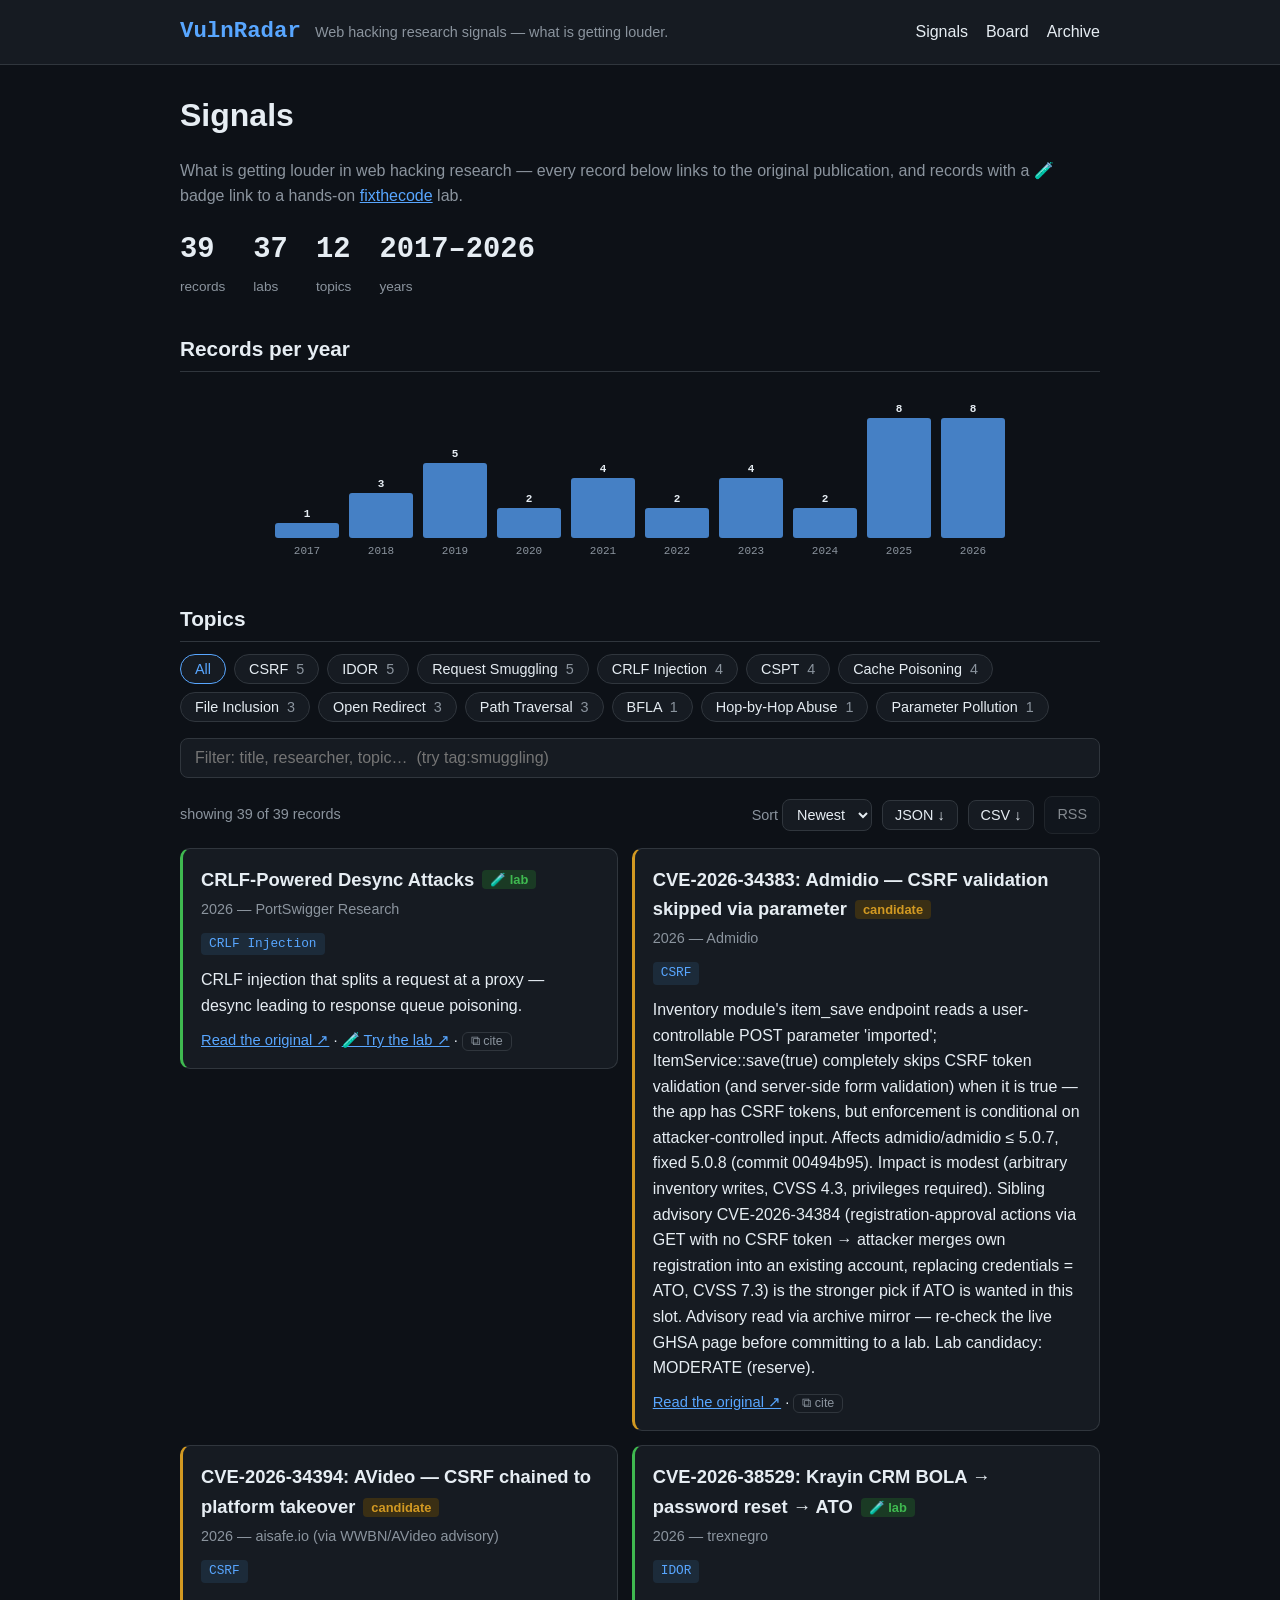
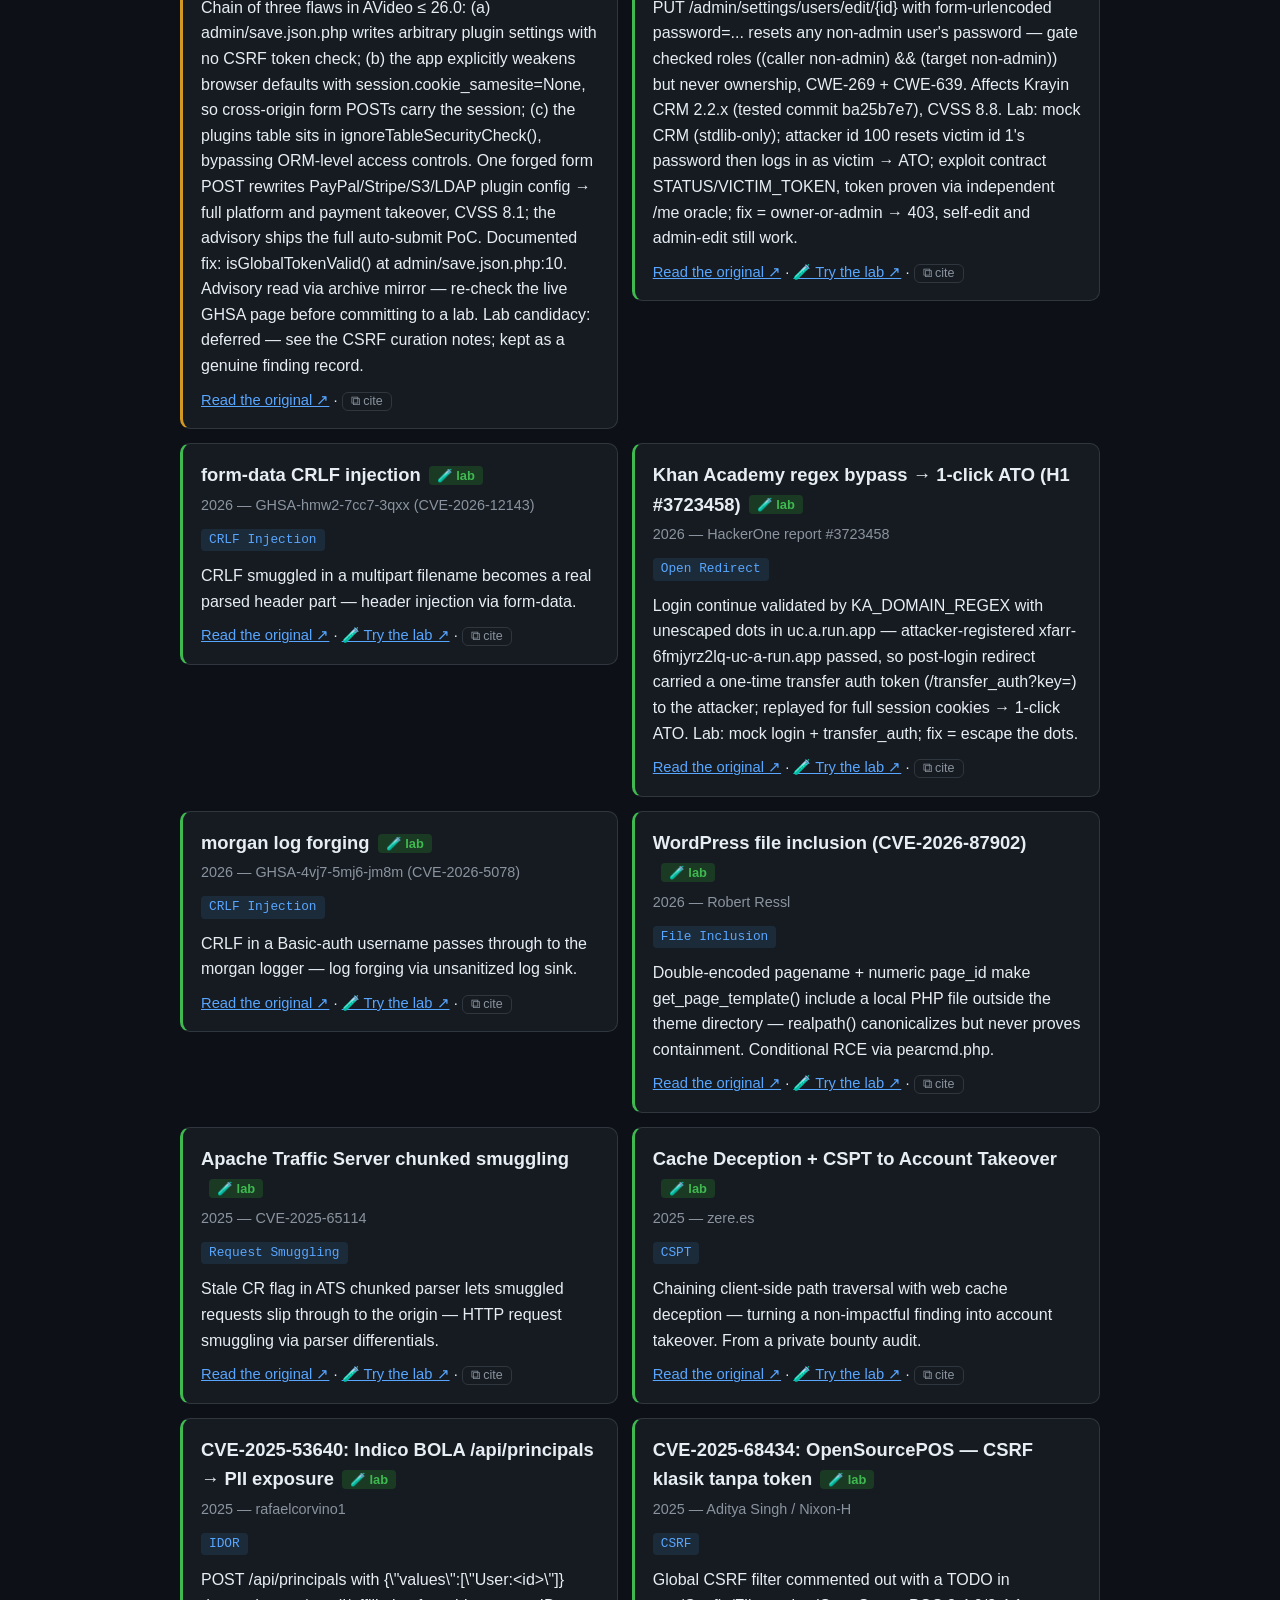
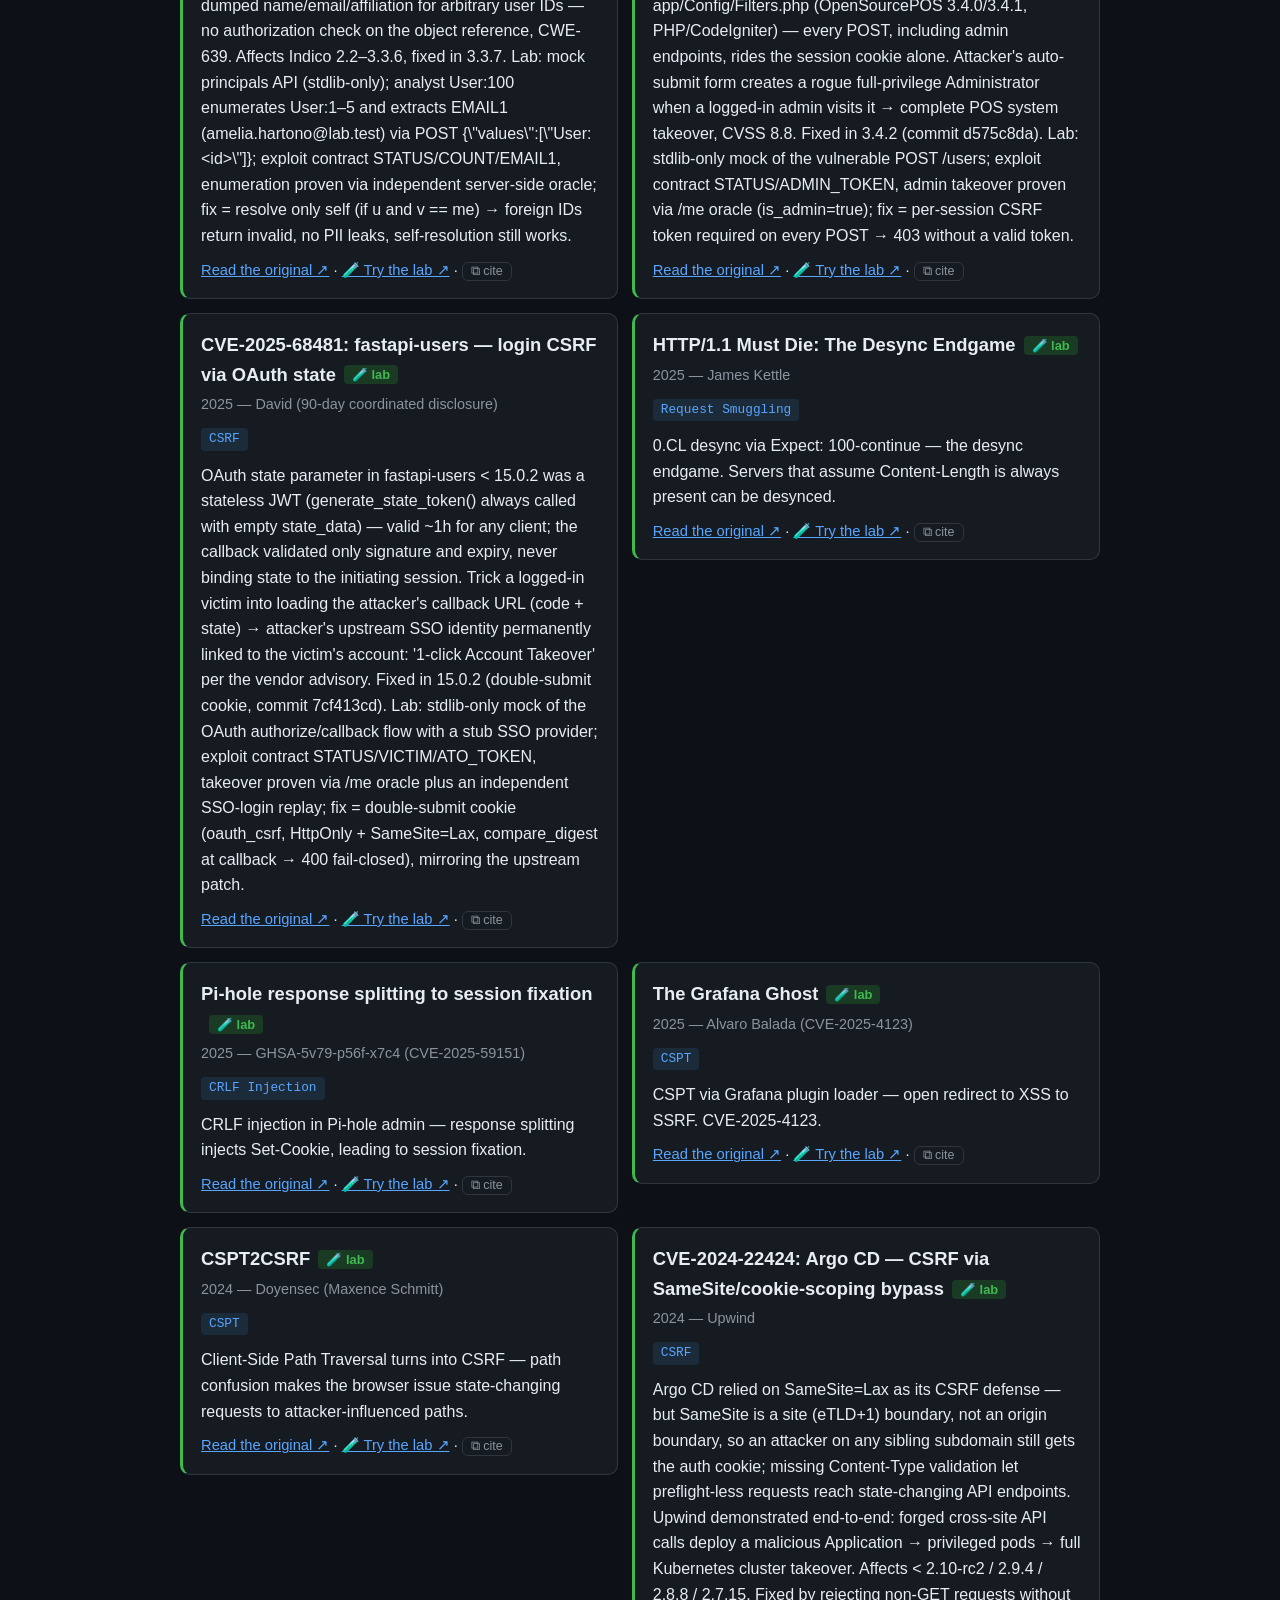
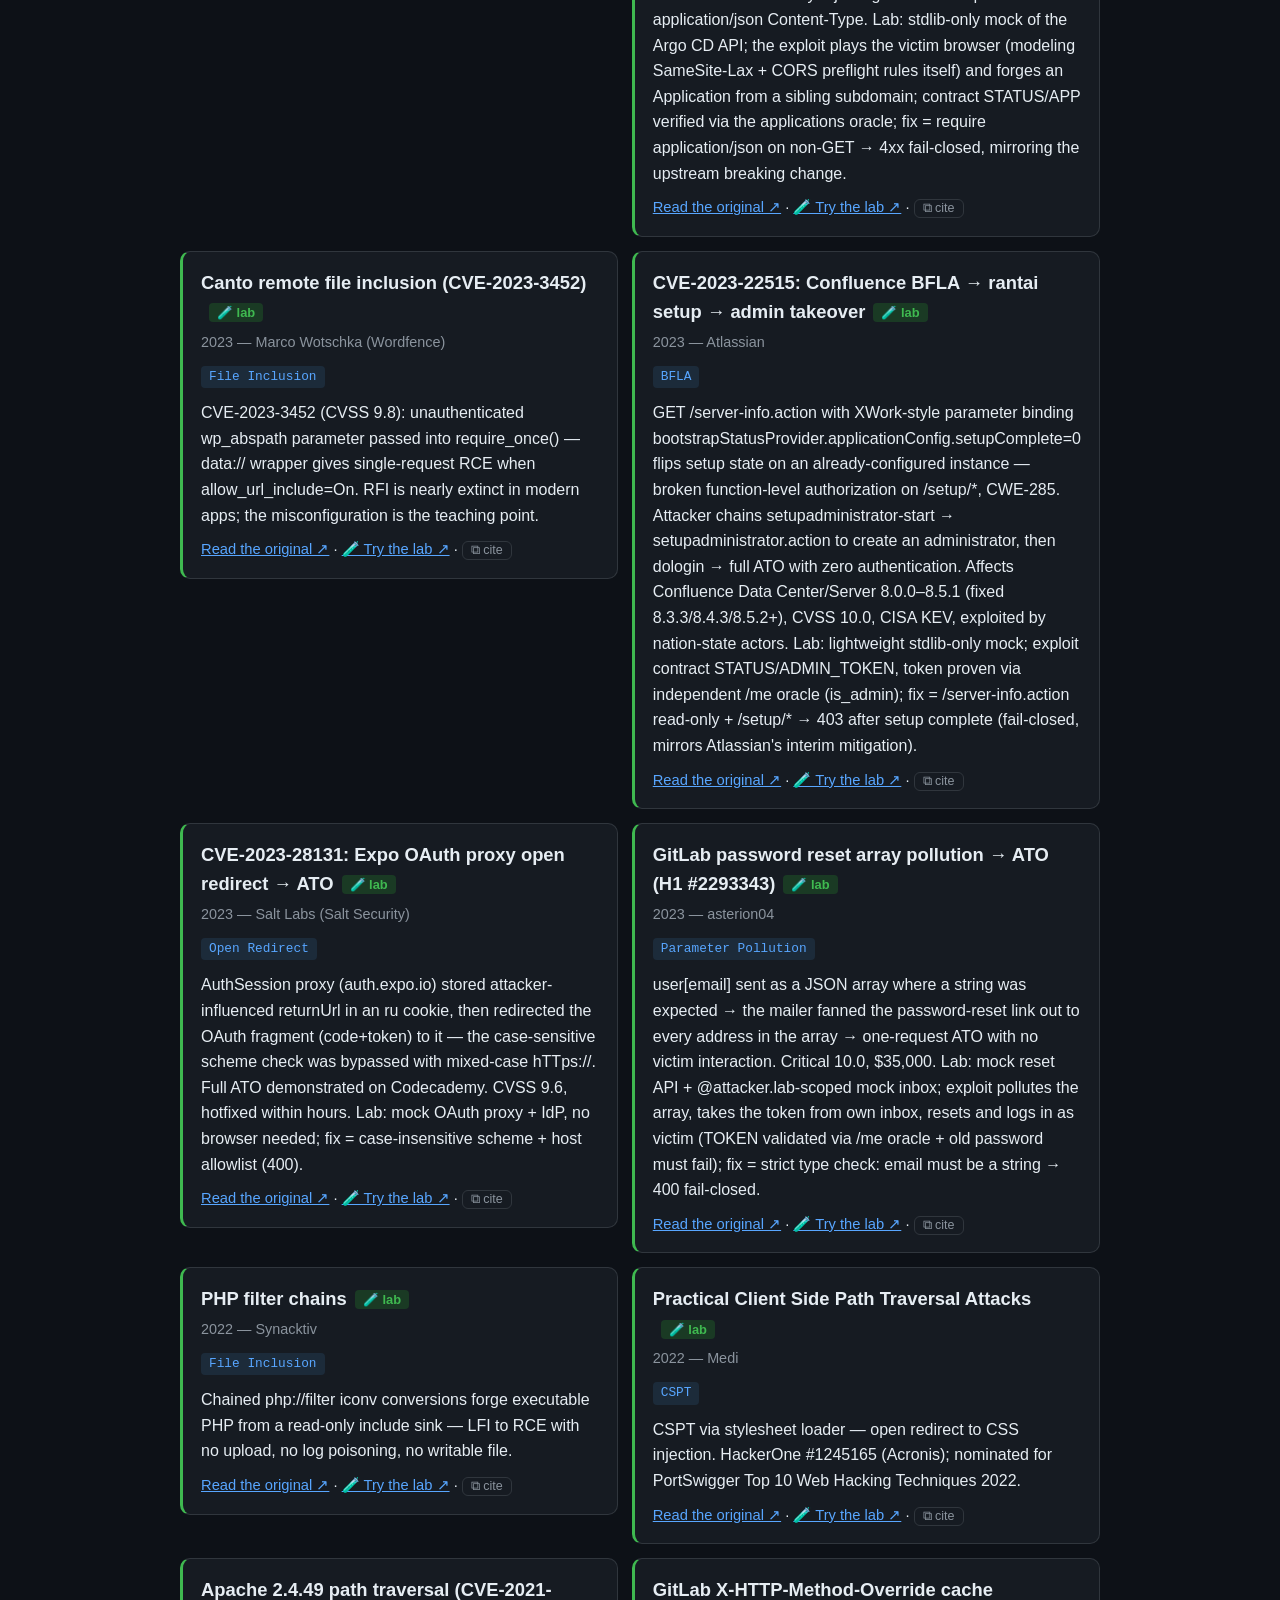
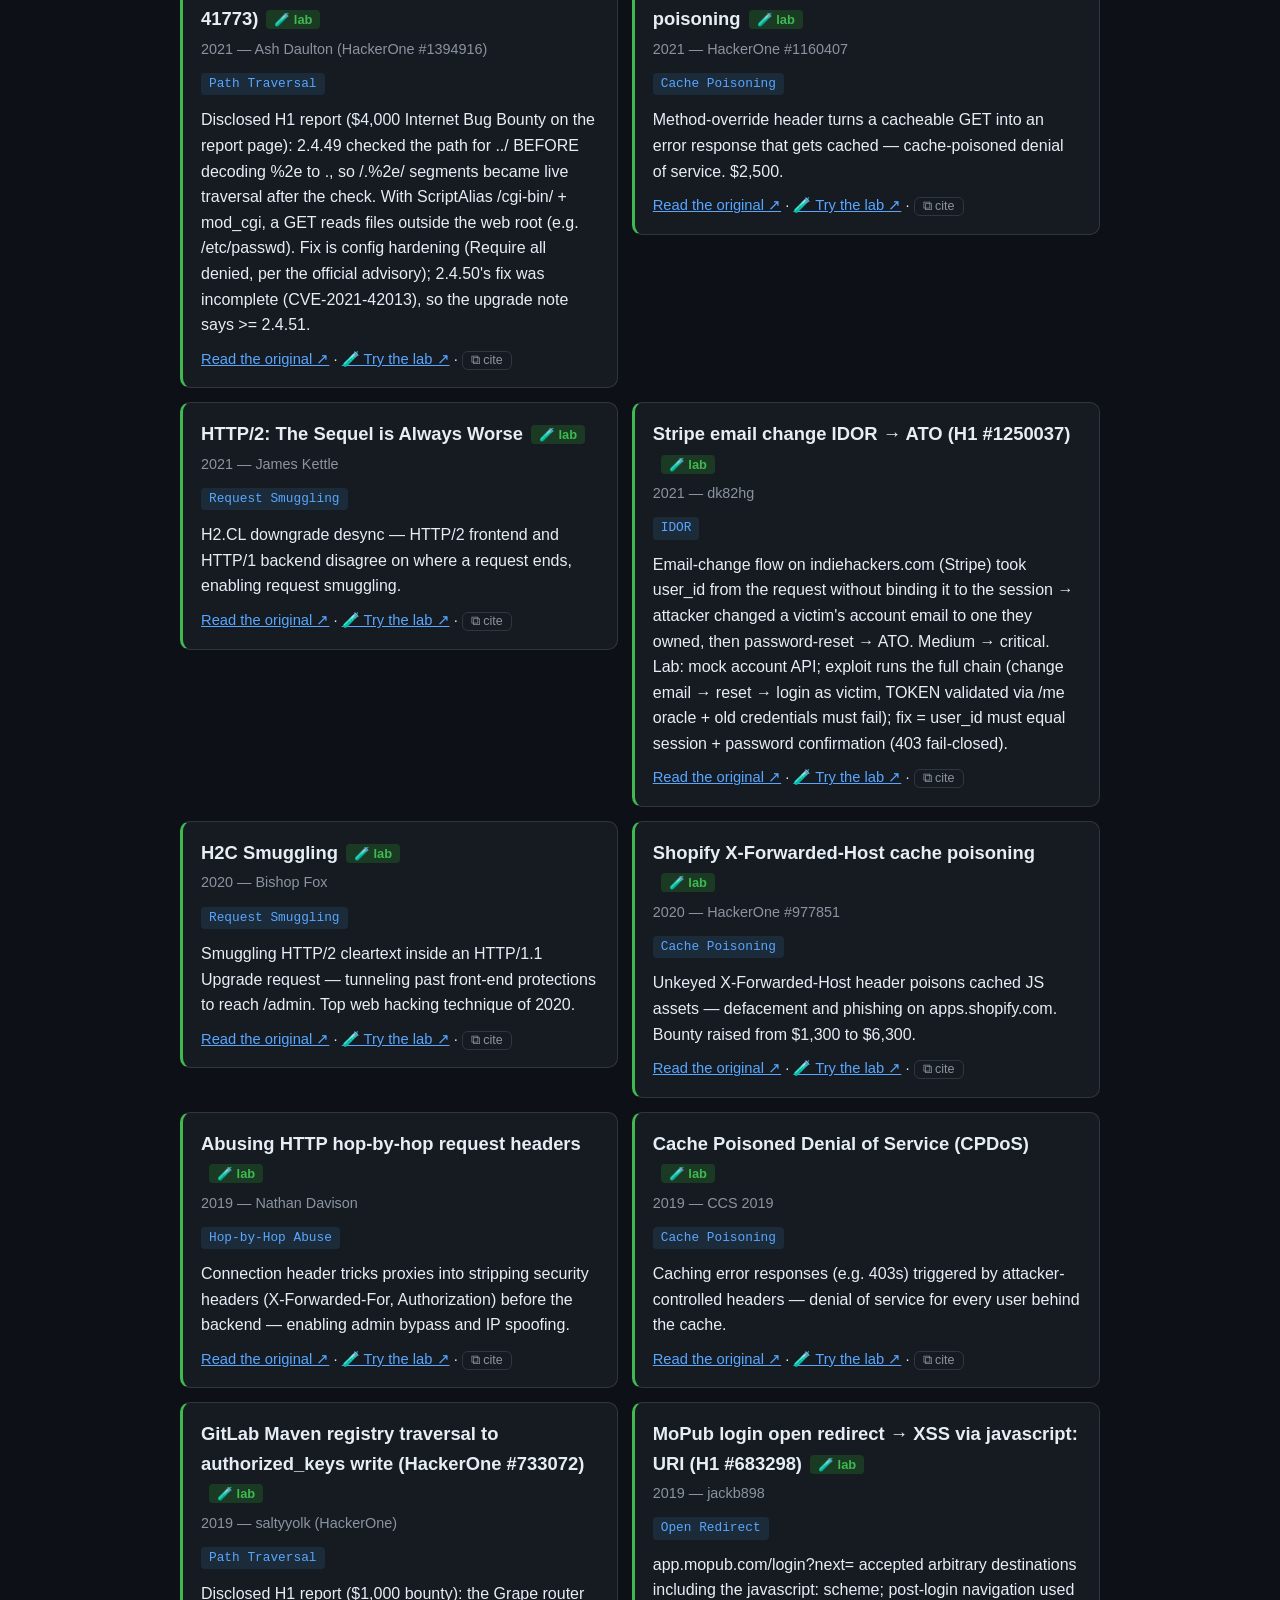
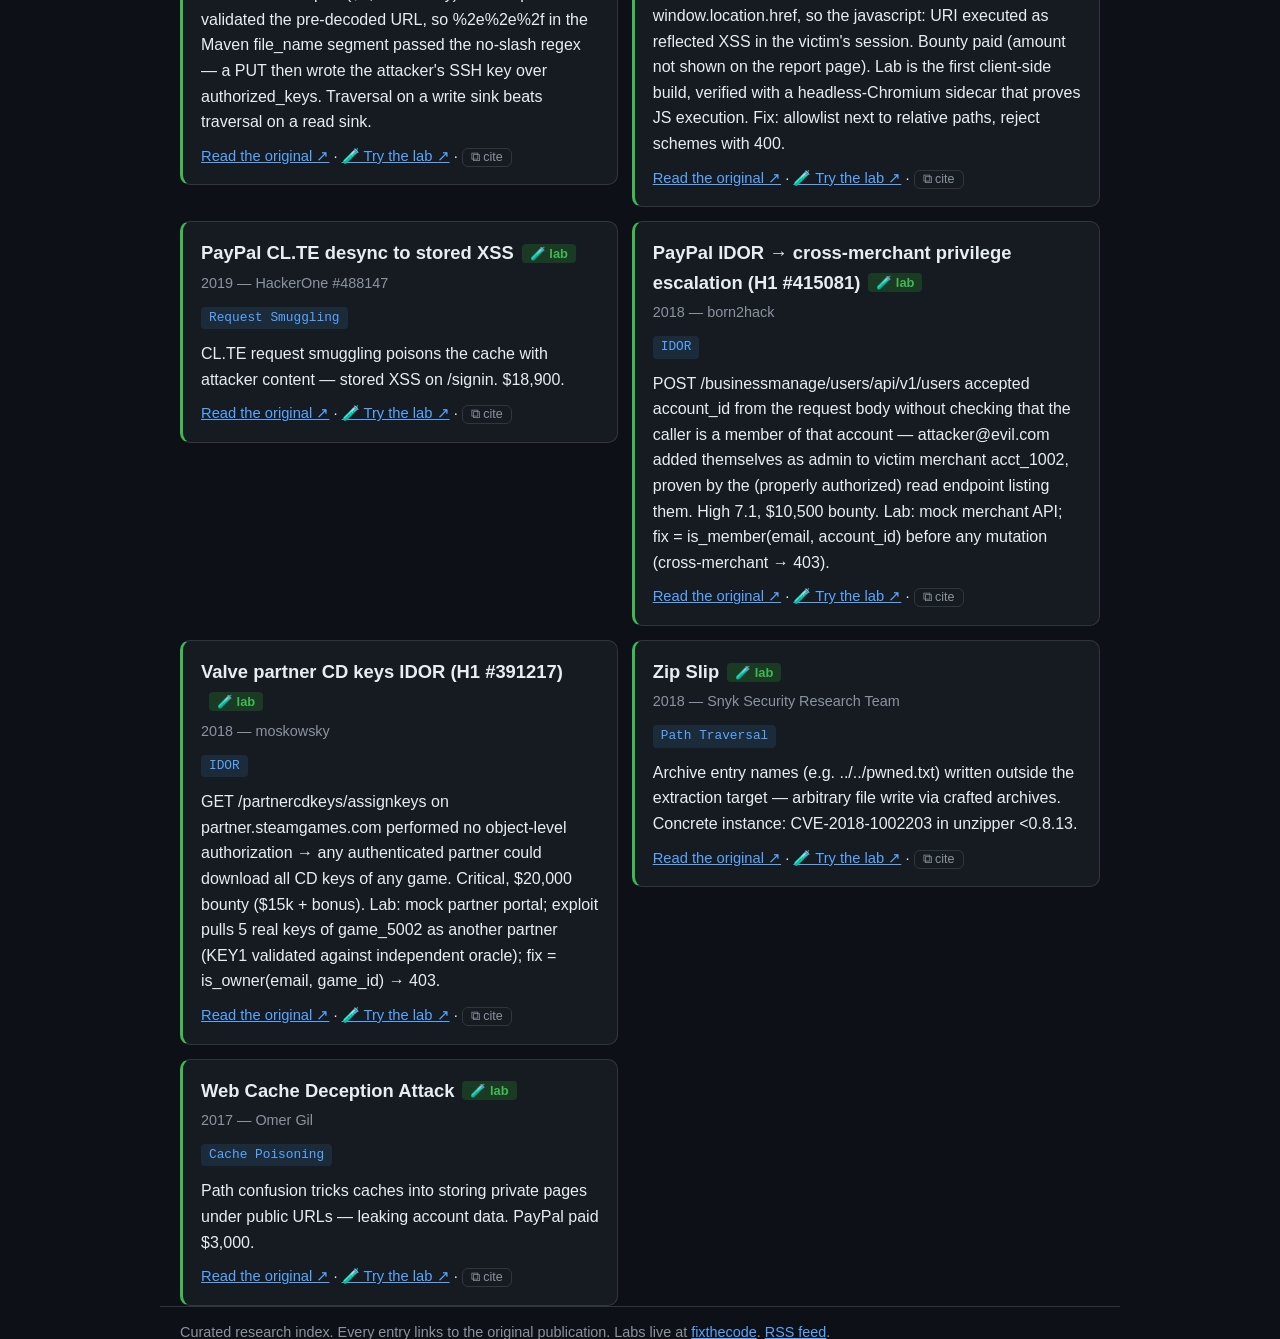
==== docs/index.html @ dfb82314 "Rebuild docs/ [skip ci]" ====
<!DOCTYPE html>
<html lang="en">
<head>
<meta charset="utf-8">
<meta name="viewport" content="width=device-width, initial-scale=1">
<title>Signals — VulnRadar</title>
<link rel="stylesheet" href="style.css">
<link rel="alternate" type="application/rss+xml" title="VulnRadar" href="feed.xml">
</head>
<body>
<header class="site-header">
  <div class="wrap">
    <a class="brand" href="index.html">VulnRadar</a>
    <span class="tagline">Web hacking research signals — what is getting louder.</span>
    <nav><a href="index.html">Signals</a><a href="board.html">Board</a><a href="archive.html">Archive</a></nav>
  </div>
</header>
<main class="wrap">
<h1>Signals</h1><p class="lede">What is getting louder in web hacking research — every record below links to the original publication, and records with a 🧪 badge link to a hands-on <a href="https://github.com/hengkerrusia/fixthecode">fixthecode</a> lab.</p><div class="stats"><div><b>39</b><span>records</span></div><div><b>37</b><span>labs</span></div><div><b>12</b><span>topics</span></div><div><b>2017–2026</b><span>years</span></div></div><h2>Records per year</h2><div class="chartwrap"><svg class="chart" viewBox="0 -24 730 164" style="max-width:730px" role="img" aria-label="records per year"><g class="bar" data-year="2017" tabindex="0" role="button" aria-label="2017: 1 records, activate to filter"><title>2017 — 1 records — click to filter</title><rect x="0" y="105" width="64" height="15"/><text x="32.0" y="136" text-anchor="middle">2017</text><text x="32.0" y="99" text-anchor="middle" class="count">1</text></g><g class="bar" data-year="2018" tabindex="0" role="button" aria-label="2018: 3 records, activate to filter"><title>2018 — 3 records — click to filter</title><rect x="74" y="75" width="64" height="45"/><text x="106.0" y="136" text-anchor="middle">2018</text><text x="106.0" y="69" text-anchor="middle" class="count">3</text></g><g class="bar" data-year="2019" tabindex="0" role="button" aria-label="2019: 5 records, activate to filter"><title>2019 — 5 records — click to filter</title><rect x="148" y="45" width="64" height="75"/><text x="180.0" y="136" text-anchor="middle">2019</text><text x="180.0" y="39" text-anchor="middle" class="count">5</text></g><g class="bar" data-year="2020" tabindex="0" role="button" aria-label="2020: 2 records, activate to filter"><title>2020 — 2 records — click to filter</title><rect x="222" y="90" width="64" height="30"/><text x="254.0" y="136" text-anchor="middle">2020</text><text x="254.0" y="84" text-anchor="middle" class="count">2</text></g><g class="bar" data-year="2021" tabindex="0" role="button" aria-label="2021: 4 records, activate to filter"><title>2021 — 4 records — click to filter</title><rect x="296" y="60" width="64" height="60"/><text x="328.0" y="136" text-anchor="middle">2021</text><text x="328.0" y="54" text-anchor="middle" class="count">4</text></g><g class="bar" data-year="2022" tabindex="0" role="button" aria-label="2022: 2 records, activate to filter"><title>2022 — 2 records — click to filter</title><rect x="370" y="90" width="64" height="30"/><text x="402.0" y="136" text-anchor="middle">2022</text><text x="402.0" y="84" text-anchor="middle" class="count">2</text></g><g class="bar" data-year="2023" tabindex="0" role="button" aria-label="2023: 4 records, activate to filter"><title>2023 — 4 records — click to filter</title><rect x="444" y="60" width="64" height="60"/><text x="476.0" y="136" text-anchor="middle">2023</text><text x="476.0" y="54" text-anchor="middle" class="count">4</text></g><g class="bar" data-year="2024" tabindex="0" role="button" aria-label="2024: 2 records, activate to filter"><title>2024 — 2 records — click to filter</title><rect x="518" y="90" width="64" height="30"/><text x="550.0" y="136" text-anchor="middle">2024</text><text x="550.0" y="84" text-anchor="middle" class="count">2</text></g><g class="bar" data-year="2025" tabindex="0" role="button" aria-label="2025: 8 records, activate to filter"><title>2025 — 8 records — click to filter</title><rect x="592" y="0" width="64" height="120"/><text x="624.0" y="136" text-anchor="middle">2025</text><text x="624.0" y="-6" text-anchor="middle" class="count">8</text></g><g class="bar" data-year="2026" tabindex="0" role="button" aria-label="2026: 8 records, activate to filter"><title>2026 — 8 records — click to filter</title><rect x="666" y="0" width="64" height="120"/><text x="698.0" y="136" text-anchor="middle">2026</text><text x="698.0" y="-6" text-anchor="middle" class="count">8</text></g></svg></div><h2>Topics</h2><div class="filters"><button class="filter active" data-topic="">All</button><button class="filter" data-topic="CSRF">CSRF <i>5</i></button><button class="filter" data-topic="IDOR">IDOR <i>5</i></button><button class="filter" data-topic="Request Smuggling">Request Smuggling <i>5</i></button><button class="filter" data-topic="CRLF Injection">CRLF Injection <i>4</i></button><button class="filter" data-topic="CSPT">CSPT <i>4</i></button><button class="filter" data-topic="Cache Poisoning">Cache Poisoning <i>4</i></button><button class="filter" data-topic="File Inclusion">File Inclusion <i>3</i></button><button class="filter" data-topic="Open Redirect">Open Redirect <i>3</i></button><button class="filter" data-topic="Path Traversal">Path Traversal <i>3</i></button><button class="filter" data-topic="BFLA">BFLA <i>1</i></button><button class="filter" data-topic="Hop-by-Hop Abuse">Hop-by-Hop Abuse <i>1</i></button><button class="filter" data-topic="Parameter Pollution">Parameter Pollution <i>1</i></button></div><input id="q" type="search" placeholder="Filter: title, researcher, topic…  (try tag:smuggling)"><div class="toolbar"><span id="count" aria-live="polite"></span><label class="sortwrap">Sort <select id="sort" aria-label="sort records"><option value="newest">Newest</option><option value="oldest">Oldest</option><option value="az">A–Z</option></select></label><button id="exp-json" class="toolbtn" title="Download the current view as JSON">JSON ↓</button><button id="exp-csv" class="toolbtn" title="Download the current view as CSV">CSV ↓</button><a class="toolbtn link" href="feed.xml" title="RSS feed of records">RSS</a></div><div id="activefilters"></div><div id="cards"></div><script>const TOPICS = ["BFLA", "CRLF Injection", "CSPT", "CSRF", "Cache Poisoning", "File Inclusion", "Hop-by-Hop Abuse", "IDOR", "Open Redirect", "Parameter Pollution", "Path Traversal", "Request Smuggling"];</script>
<script src="app.js"></script>
</main>
<footer class="wrap"><p>Curated research index. Every entry links to the original publication. Labs live at <a href="https://github.com/hengkerrusia/fixthecode">fixthecode</a>. <a href="feed.xml">RSS feed</a>.</p></footer>
</body>
</html>
---- docs/style.css ----
:root {
  --bg: #0d1117;
  --panel: #161b22;
  --border: #30363d;
  --text: #e6edf3;
  --muted: #8b949e;
  --accent: #58a6ff;
  --green: #3fb950;
  --amber: #d29922;
}
* { box-sizing: border-box; }
body {
  margin: 0;
  background: var(--bg);
  color: var(--text);
  font-family: -apple-system, BlinkMacSystemFont, "Segoe UI", Helvetica, Arial, sans-serif;
  line-height: 1.6;
}
.wrap { max-width: 960px; margin: 0 auto; padding: 0 20px; }
.site-header {
  border-bottom: 1px solid var(--border);
  background: var(--panel);
  padding: 14px 0;
  position: sticky;
  top: 0;
  z-index: 10;
}
.site-header .wrap { display: flex; align-items: baseline; gap: 14px; }
.brand {
  font-family: ui-monospace, SFMono-Regular, Menlo, monospace;
  font-size: 1.4em;
  font-weight: 700;
  color: var(--accent);
  text-decoration: none;
}
.tagline { color: var(--muted); font-size: 0.9em; flex: 1; }
.site-header nav a { color: var(--text); text-decoration: none; margin-left: 18px; }
.site-header nav a:hover { color: var(--accent); }
h1 { font-size: 2em; margin: 0.8em 0 0.2em; }
h2 { font-size: 1.3em; margin: 1.6em 0 0.6em; border-bottom: 1px solid var(--border); padding-bottom: 6px; }
.lede { color: var(--muted); }
a { color: var(--accent); }
.stats { display: flex; gap: 28px; margin: 18px 0; flex-wrap: wrap; }
.stats div b { display: block; font-size: 1.8em; font-family: ui-monospace, Menlo, monospace; }
.stats div span { color: var(--muted); font-size: 0.85em; }
.chart { display: block; margin: 10px auto; }
.chartwrap { overflow-x: auto; }
.chart .bar { cursor: pointer; }
.chart .bar rect { fill: var(--accent); opacity: 0.75; rx: 3; }
.chart .bar:hover rect { opacity: 1; }
.chart .bar.active rect { opacity: 1; stroke: #fff; stroke-width: 2; }
.chart .bar:focus { outline: none; }
.chart .bar:focus-visible rect { stroke: var(--accent); stroke-width: 2.5; opacity: 1; }
.chart text { fill: var(--muted); font-size: 11px; font-family: ui-monospace, Menlo, monospace; }
.chart text.count { fill: var(--text); font-weight: 700; }
.filters { display: flex; flex-wrap: wrap; gap: 8px; margin: 10px 0 16px; }
.filter {
  background: var(--panel);
  border: 1px solid var(--border);
  color: var(--text);
  border-radius: 20px;
  padding: 6px 14px;
  cursor: pointer;
  font-size: 0.9em;
}
.filter i { font-style: normal; color: var(--muted); margin-left: 4px; }
.filter.active, .filter:hover { border-color: var(--accent); color: var(--accent); }
#q {
  width: 100%;
  padding: 10px 14px;
  font-size: 1em;
  background: var(--panel);
  border: 1px solid var(--border);
  border-radius: 8px;
  color: var(--text);
  margin-bottom: 18px;
}
#q:focus { outline: none; border-color: var(--accent); }
.card {
  background: var(--panel);
  border: 1px solid var(--border);
  border-radius: 10px;
  padding: 16px 18px;
  margin-bottom: 14px;
}
.card.lab { border-left: 3px solid var(--green); }
.card.candidate { border-left: 3px solid var(--amber); }
.card.wip { border-left: 3px solid var(--accent); }
@media (min-width: 700px) {
  #cards { display: grid; grid-template-columns: 1fr 1fr; gap: 14px; align-items: start; }
  #cards .card { margin-bottom: 0; }
}
.card h3 { margin: 0 0 4px; font-size: 1.15em; }
.card .meta { color: var(--muted); font-size: 0.9em; margin-bottom: 8px; }
.card p { margin: 8px 0; }
.card .links { margin-top: 10px; font-size: 0.92em; }
.topic {
  display: inline-block;
  background: #1c2b3a;
  color: var(--accent);
  border-radius: 4px;
  padding: 1px 8px;
  font-size: 0.8em;
  margin: 0 6px 4px 0;
  font-family: ui-monospace, Menlo, monospace;
}
.badge {
  font-size: 0.7em;
  font-weight: 600;
  border-radius: 4px;
  padding: 2px 8px;
  margin-left: 8px;
  vertical-align: middle;
  white-space: nowrap;
}
.badge.lab { background: #1a3a24; color: var(--green); }
.badge.candidate { background: #3a2f14; color: var(--amber); }
.badge.wip { background: #1c2b3a; color: var(--accent); }
.badge.new { background: #0f2a4a; color: var(--accent); border: 1px solid var(--accent); }
.years { list-style: none; padding: 0; }
.years li { padding: 10px 0; border-bottom: 1px solid var(--border); font-size: 1.1em; }
.years li span { color: var(--muted); font-size: 0.85em; margin-left: 8px; }
footer { border-top: 1px solid var(--border); margin-top: 40px; padding: 18px 0 40px; color: var(--muted); font-size: 0.9em; }
.empty { color: var(--muted); padding: 30px 0; text-align: center; }
@media (max-width: 640px) {
  .tagline { display: none; }
  .stats { gap: 18px; }
  .chart { min-width: 600px; }
}

/* dashboard toolbar: result count, sort, export */
.toolbar {
  display: flex;
  gap: 10px;
  align-items: center;
  flex-wrap: wrap;
  margin-bottom: 14px;
}
#count { color: var(--muted); font-size: 0.9em; flex: 1; min-width: 140px; }
.sortwrap { color: var(--muted); font-size: 0.9em; }
.sortwrap select {
  background: var(--panel);
  border: 1px solid var(--border);
  color: var(--text);
  border-radius: 8px;
  padding: 6px 10px;
  font: inherit;
  cursor: pointer;
}
.toolbtn {
  background: var(--panel);
  border: 1px solid var(--border);
  color: var(--text);
  border-radius: 8px;
  padding: 6px 12px;
  font-size: 0.9em;
  cursor: pointer;
  text-decoration: none;
  font-family: inherit;
}
.toolbtn:hover { border-color: var(--accent); color: var(--accent); }
#activefilters { margin-bottom: 6px; }
#activefilters:empty { margin-bottom: 0; }
.yearchip {
  background: #1c2b3a;
  border: 1px solid var(--accent);
  color: var(--accent);
  border-radius: 16px;
  padding: 4px 12px;
  font-size: 0.9em;
  cursor: pointer;
  font-family: inherit;
}
.yearchip:hover { background: #24384e; }
.citebtn {
  background: none;
  border: 1px solid var(--border);
  color: var(--muted);
  border-radius: 6px;
  padding: 1px 8px;
  font-size: 0.85em;
  cursor: pointer;
  font-family: inherit;
  white-space: nowrap;
}
.citebtn:hover { border-color: var(--accent); color: var(--accent); }

/* Investigation board */
.boardwrap { position: relative; }
#board {
  width: 100%;
  height: auto;
  display: block;
  background: #0a0d12;
  border: 1px solid var(--border);
  border-radius: 12px;
}
#board text {
  font-family: ui-monospace, SFMono-Regular, Menlo, monospace;
  fill: var(--muted);
}
.string { fill: none; stroke: #e5484d; stroke-width: 1.5; opacity: 0.4; }
.link { fill: none; stroke: #d29922; stroke-width: 1.5; stroke-dasharray: 6 4; opacity: 0.55; }
.pin { fill: #e5484d; stroke: #7a1f22; stroke-width: 2; }
.labrect { fill: var(--panel); stroke: var(--border); stroke-width: 1.5; }
.labrect.candidate { stroke-dasharray: 7 4; opacity: 0.85; }
.labnum { fill: var(--text); font-size: 14px; font-weight: 700; }
.labtitle { font-size: 10.5px; }
.techlabel { font-size: 11px; fill: var(--text); }
.techcount { font-size: 9.5px; }
.series { font-size: 12px; letter-spacing: 1px; }
.labnode, .technode { cursor: pointer; }
#board .hl.string, #board .hl.link { opacity: 1; stroke-width: 2.5; }
#board .hl .labrect { stroke: var(--accent); stroke-width: 2.5; }
#board .hl .pin { stroke: #fff; }
#board .dim { opacity: 0.15; }
#board path.dim { opacity: 0.06; }
.legend { display: flex; gap: 20px; margin: 6px 0 14px; color: var(--muted); font-size: 0.9em; }
.boardtools { display: flex; gap: 8px; align-items: center; margin: 8px 0 12px; }
.boardtools button {
  font: inherit; cursor: pointer; color: var(--text);
  background: var(--panel); border: 1px solid var(--border);
  border-radius: 8px; min-width: 34px; height: 30px; padding: 0 10px;
}
.boardtools button:hover { border-color: var(--accent); }
.boardtools .hint { color: var(--muted); font-size: 0.85em; }
#board { cursor: grab; touch-action: pan-y; }
#board.grabbing { cursor: grabbing; }
.sw {
  display: inline-block;
  width: 26px;
  border-top: 2px solid #e5484d;
  vertical-align: middle;
  margin-right: 6px;
}
.sw.amber { border-top-style: dashed; border-top-color: #d29922; }
#panel {
  position: absolute;
  top: 12px;
  right: 12px;
  width: 300px;
  max-width: 80%;
  background: var(--panel);
  border: 1px solid var(--border);
  border-radius: 10px;
  padding: 14px 16px;
  box-shadow: 0 8px 30px rgba(0, 0, 0, 0.5);
  z-index: 5;
}
#panel h3 { margin: 0 0 6px; font-size: 1.05em; }
#panel .x {
  float: right;
  background: none;
  border: none;
  color: var(--muted);
  font-size: 1.3em;
  cursor: pointer;
  line-height: 1;
}
#panel ul { padding-left: 18px; margin: 8px 0; }
@media (max-width: 640px) {
  #panel { position: static; width: auto; margin-top: 12px; }
}

/* board list fallback — static, shown on small screens instead of the SVG board */
.boardlist { display: none; }
.boardlist h2 { margin-top: 0.5em; }
.boardlist h3 { font-size: 1em; color: var(--muted); margin: 1.2em 0 0.4em; font-weight: 600; }
.boardlist ul { list-style: none; padding: 0; margin: 0; }
.boardlist li { padding: 8px 0; border-bottom: 1px solid var(--border); }
.boardlist .bl-tech { color: var(--muted); font-size: 0.85em; }
@media (max-width: 640px) {
  .boardlist { display: block; }
  #board, .boardtools, .legend { display: none; }
}
#board g:focus { outline: none; }
#board g:focus-visible .labrect { stroke: var(--accent); stroke-width: 2.5; }
#board g:focus-visible .pin { stroke: #fff; }
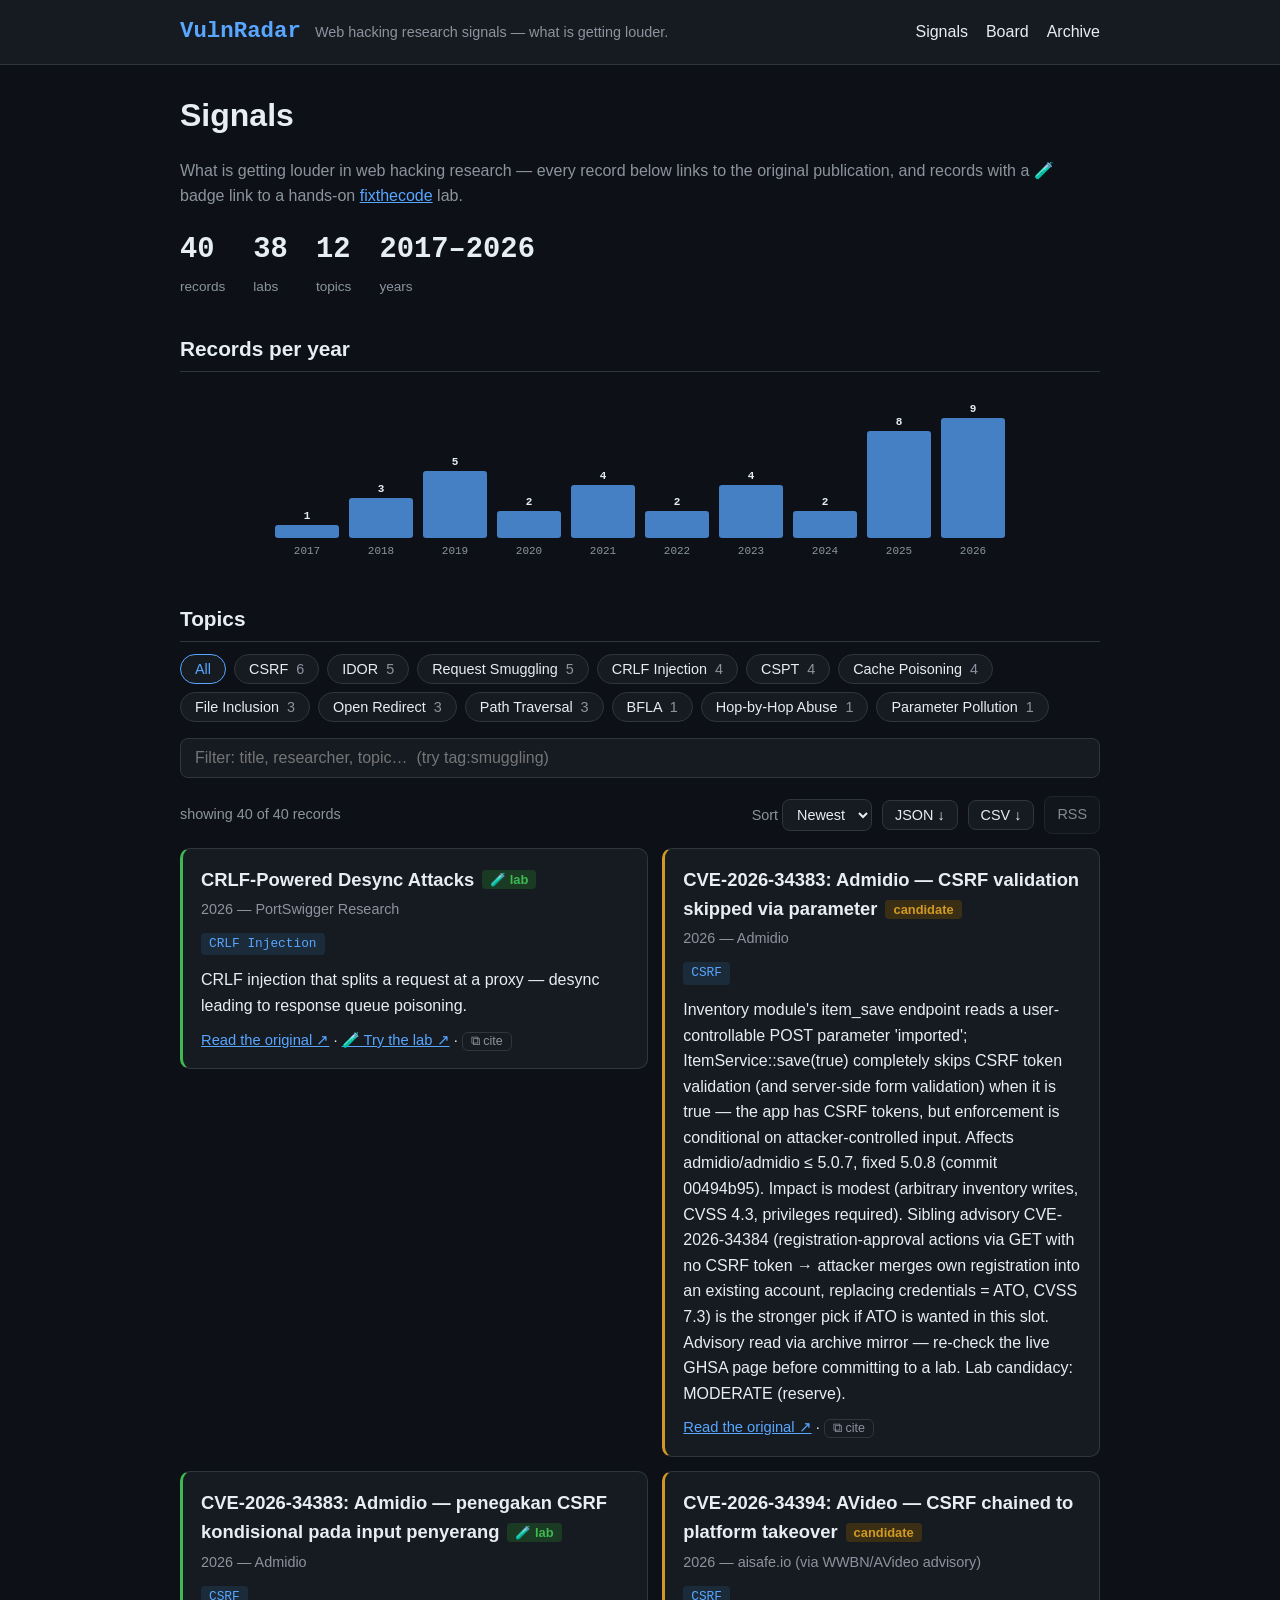
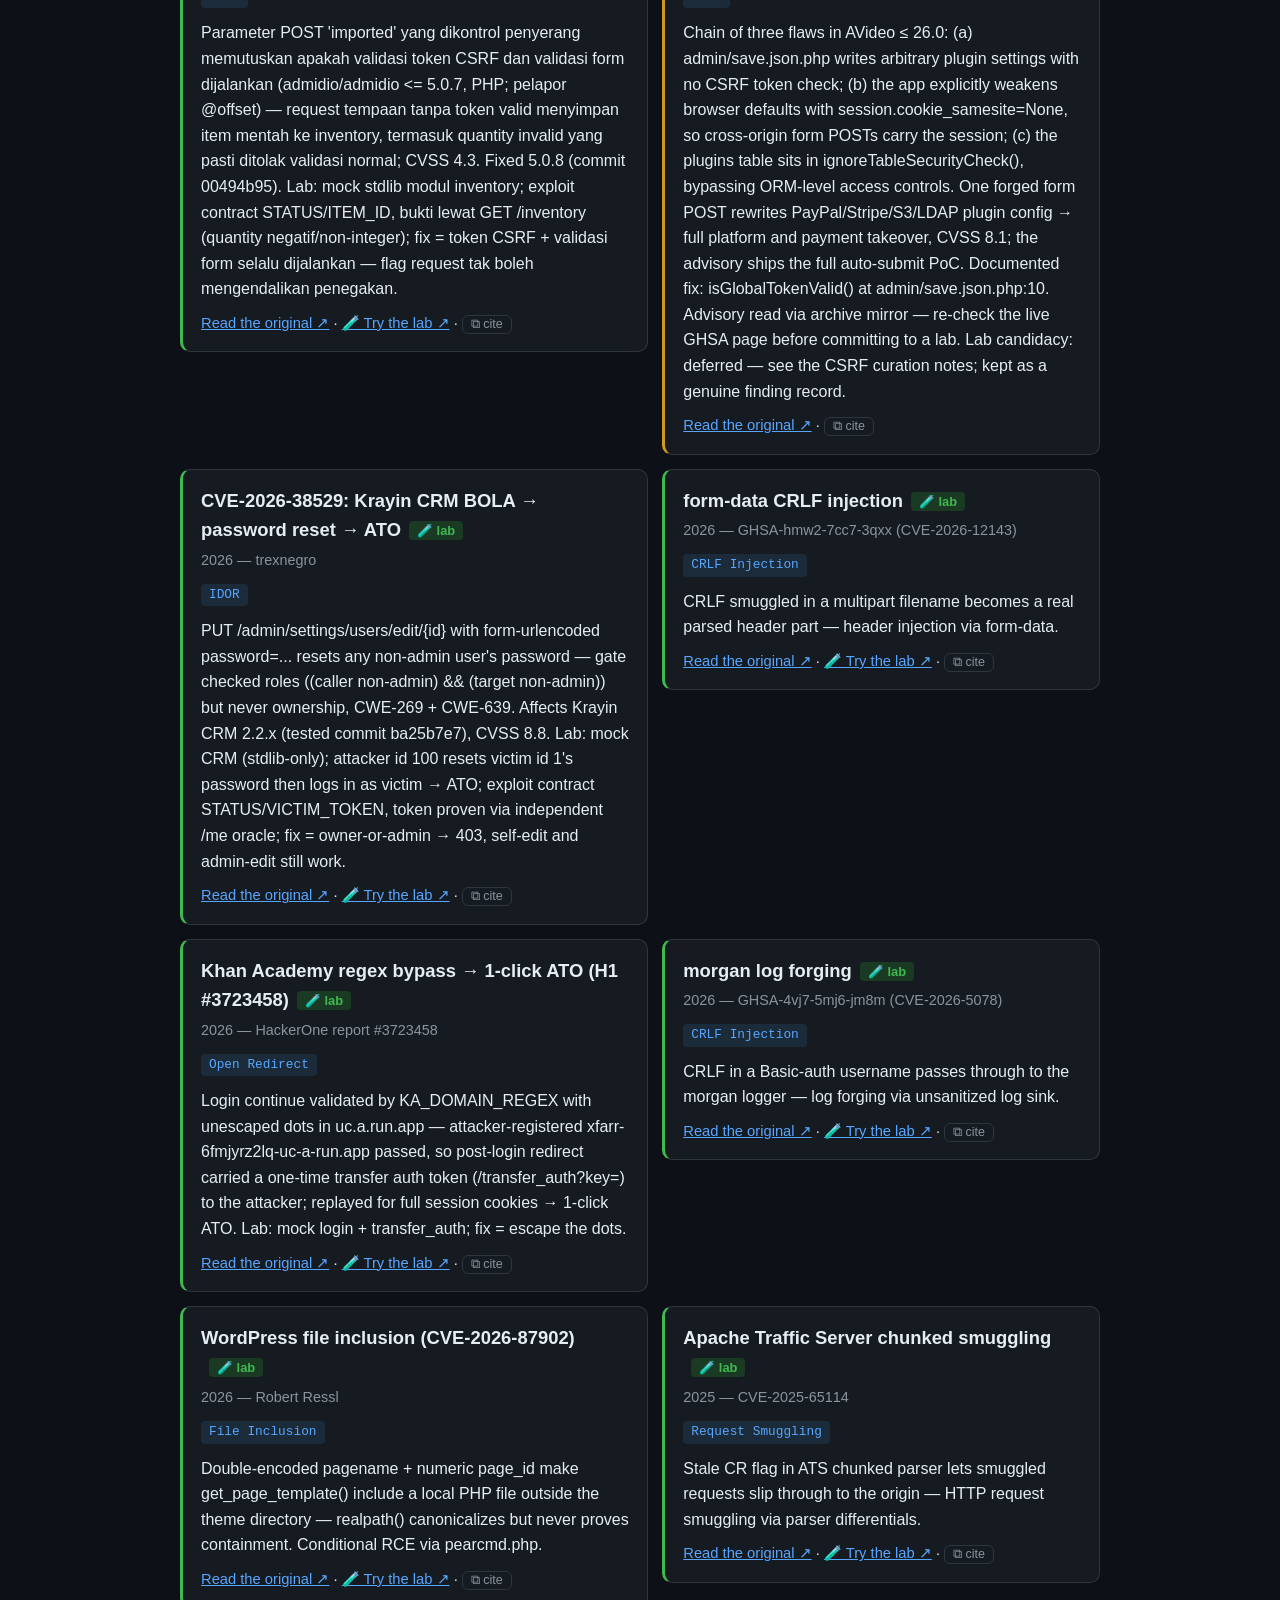
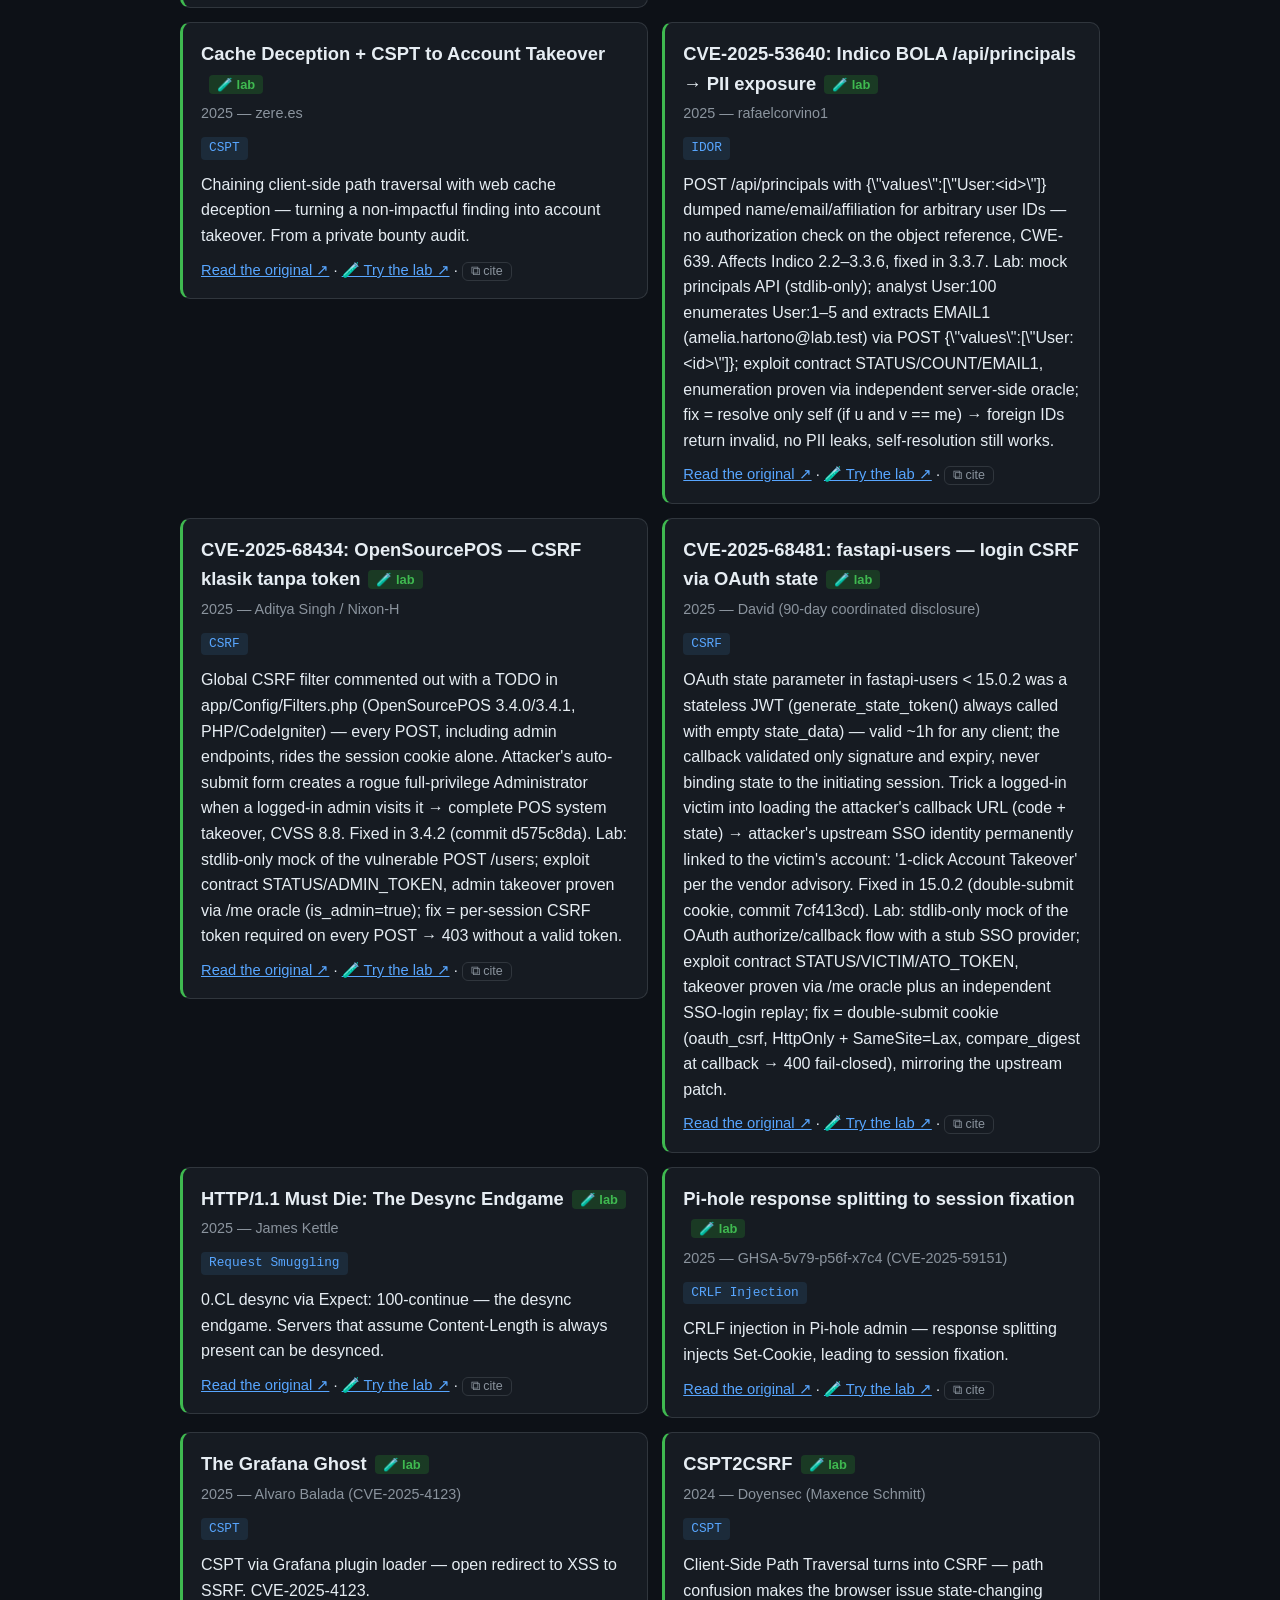
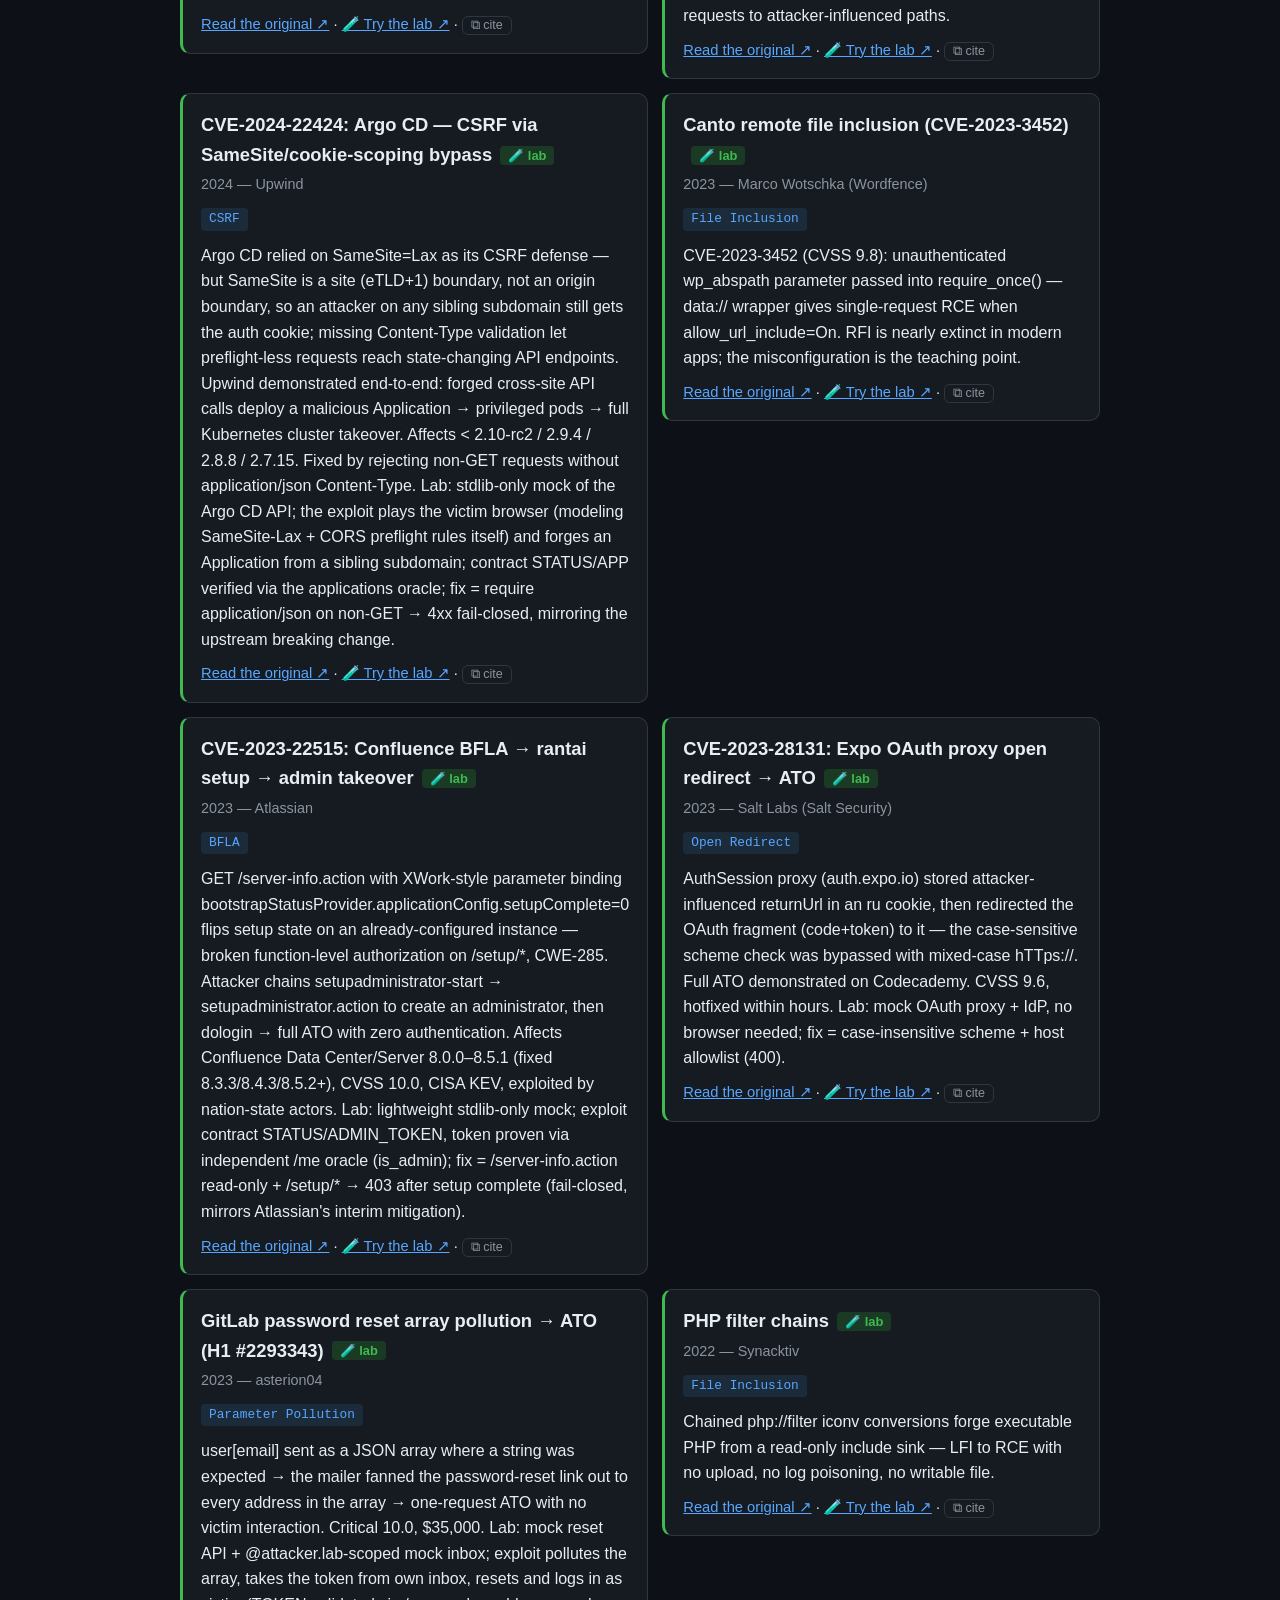
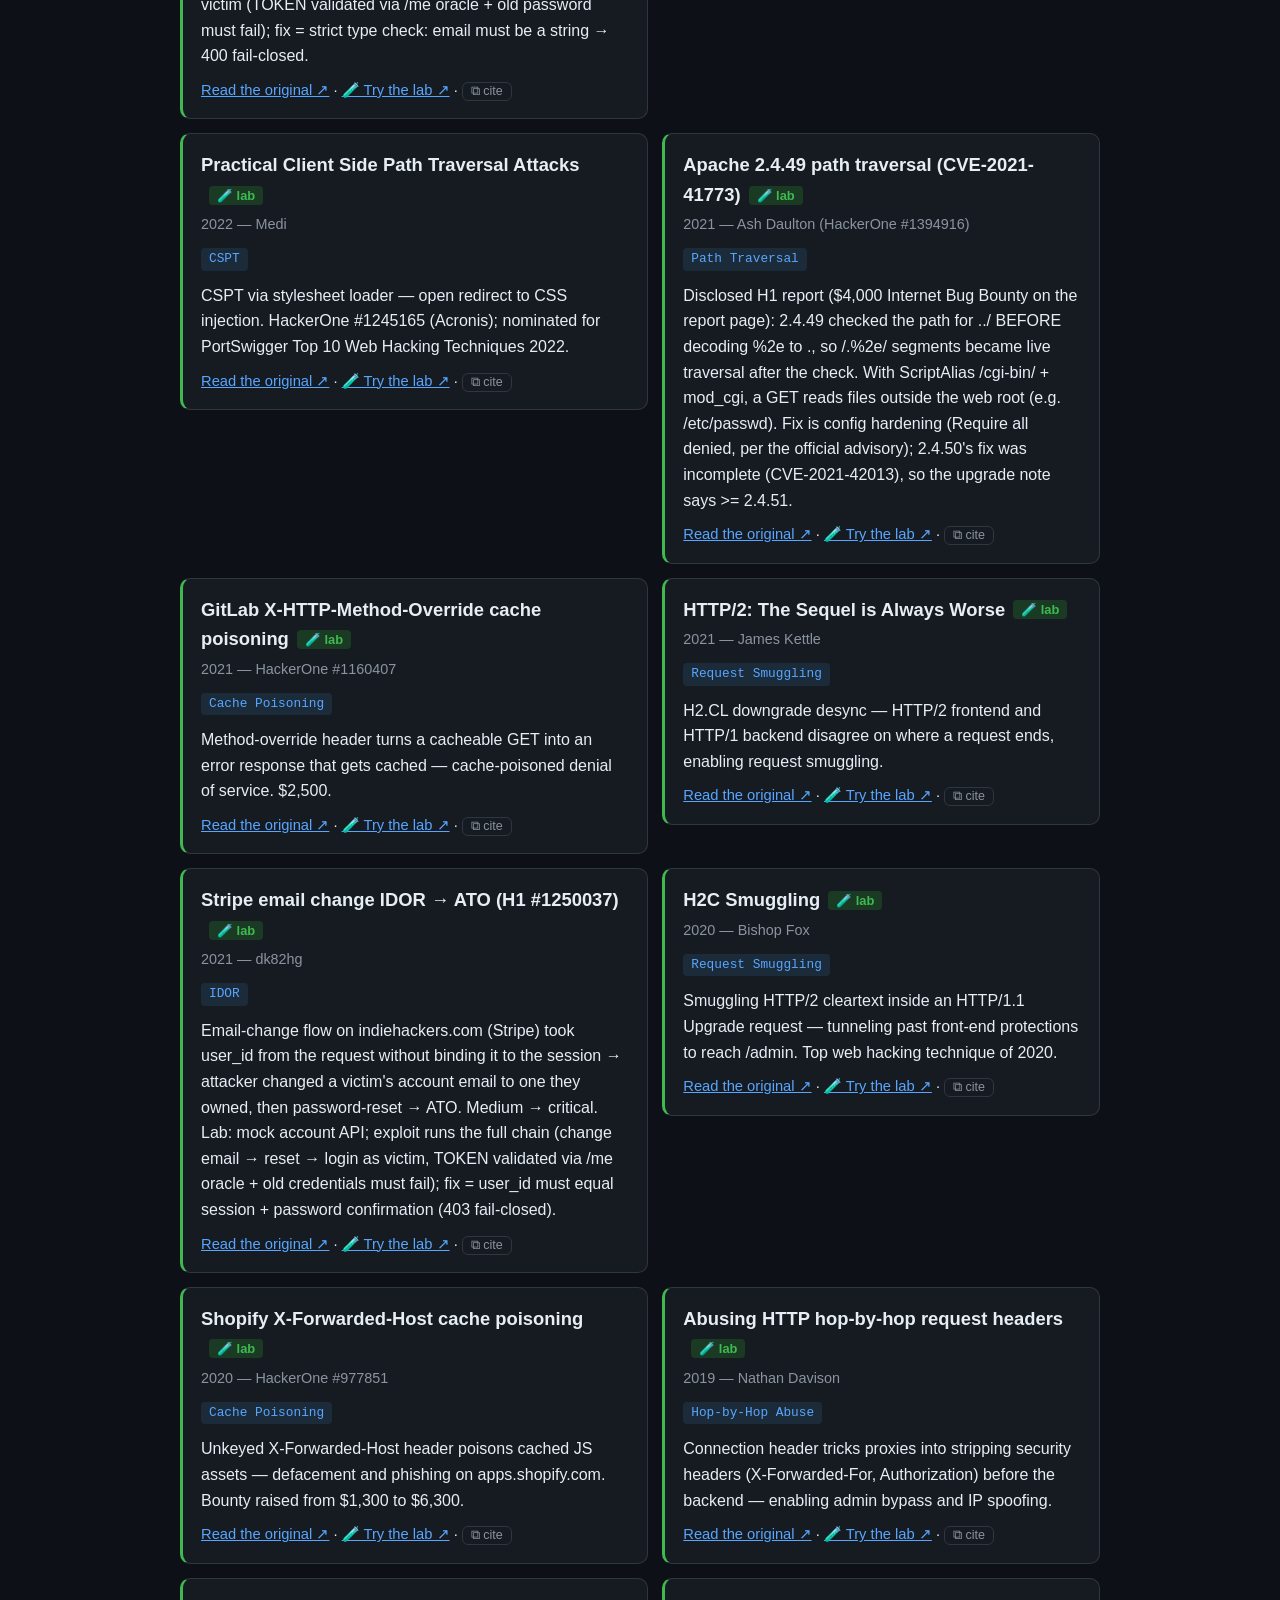
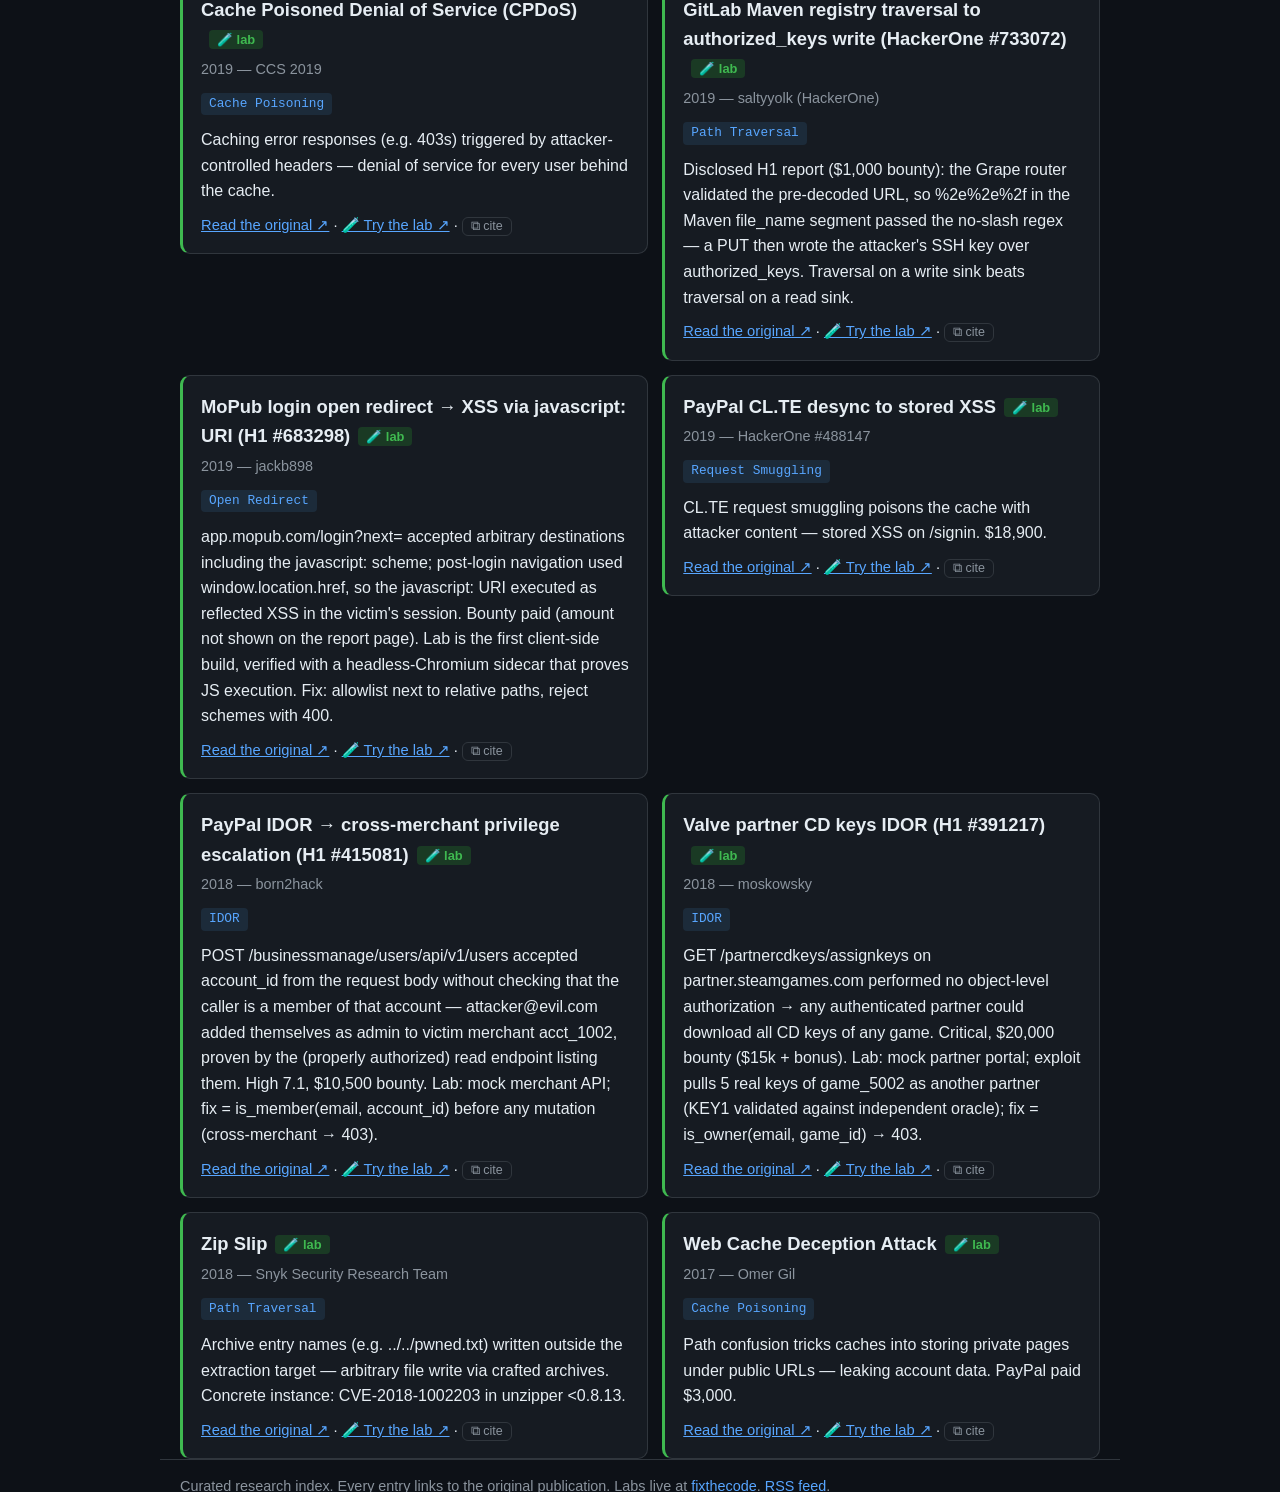
==== commit b138e738: "Rebuild docs/ [skip ci]" ====
--- a/docs/index.html
+++ b/docs/index.html
@@ -16,7 +16,7 @@
   </div>
 </header>
 <main class="wrap">
-<h1>Signals</h1><p class="lede">What is getting louder in web hacking research — every record below links to the original publication, and records with a 🧪 badge link to a hands-on <a href="https://github.com/hengkerrusia/fixthecode">fixthecode</a> lab.</p><div class="stats"><div><b>39</b><span>records</span></div><div><b>37</b><span>labs</span></div><div><b>12</b><span>topics</span></div><div><b>2017–2026</b><span>years</span></div></div><h2>Records per year</h2><div class="chartwrap"><svg class="chart" viewBox="0 -24 730 164" style="max-width:730px" role="img" aria-label="records per year"><g class="bar" data-year="2017" tabindex="0" role="button" aria-label="2017: 1 records, activate to filter"><title>2017 — 1 records — click to filter</title><rect x="0" y="105" width="64" height="15"/><text x="32.0" y="136" text-anchor="middle">2017</text><text x="32.0" y="99" text-anchor="middle" class="count">1</text></g><g class="bar" data-year="2018" tabindex="0" role="button" aria-label="2018: 3 records, activate to filter"><title>2018 — 3 records — click to filter</title><rect x="74" y="75" width="64" height="45"/><text x="106.0" y="136" text-anchor="middle">2018</text><text x="106.0" y="69" text-anchor="middle" class="count">3</text></g><g class="bar" data-year="2019" tabindex="0" role="button" aria-label="2019: 5 records, activate to filter"><title>2019 — 5 records — click to filter</title><rect x="148" y="45" width="64" height="75"/><text x="180.0" y="136" text-anchor="middle">2019</text><text x="180.0" y="39" text-anchor="middle" class="count">5</text></g><g class="bar" data-year="2020" tabindex="0" role="button" aria-label="2020: 2 records, activate to filter"><title>2020 — 2 records — click to filter</title><rect x="222" y="90" width="64" height="30"/><text x="254.0" y="136" text-anchor="middle">2020</text><text x="254.0" y="84" text-anchor="middle" class="count">2</text></g><g class="bar" data-year="2021" tabindex="0" role="button" aria-label="2021: 4 records, activate to filter"><title>2021 — 4 records — click to filter</title><rect x="296" y="60" width="64" height="60"/><text x="328.0" y="136" text-anchor="middle">2021</text><text x="328.0" y="54" text-anchor="middle" class="count">4</text></g><g class="bar" data-year="2022" tabindex="0" role="button" aria-label="2022: 2 records, activate to filter"><title>2022 — 2 records — click to filter</title><rect x="370" y="90" width="64" height="30"/><text x="402.0" y="136" text-anchor="middle">2022</text><text x="402.0" y="84" text-anchor="middle" class="count">2</text></g><g class="bar" data-year="2023" tabindex="0" role="button" aria-label="2023: 4 records, activate to filter"><title>2023 — 4 records — click to filter</title><rect x="444" y="60" width="64" height="60"/><text x="476.0" y="136" text-anchor="middle">2023</text><text x="476.0" y="54" text-anchor="middle" class="count">4</text></g><g class="bar" data-year="2024" tabindex="0" role="button" aria-label="2024: 2 records, activate to filter"><title>2024 — 2 records — click to filter</title><rect x="518" y="90" width="64" height="30"/><text x="550.0" y="136" text-anchor="middle">2024</text><text x="550.0" y="84" text-anchor="middle" class="count">2</text></g><g class="bar" data-year="2025" tabindex="0" role="button" aria-label="2025: 8 records, activate to filter"><title>2025 — 8 records — click to filter</title><rect x="592" y="0" width="64" height="120"/><text x="624.0" y="136" text-anchor="middle">2025</text><text x="624.0" y="-6" text-anchor="middle" class="count">8</text></g><g class="bar" data-year="2026" tabindex="0" role="button" aria-label="2026: 8 records, activate to filter"><title>2026 — 8 records — click to filter</title><rect x="666" y="0" width="64" height="120"/><text x="698.0" y="136" text-anchor="middle">2026</text><text x="698.0" y="-6" text-anchor="middle" class="count">8</text></g></svg></div><h2>Topics</h2><div class="filters"><button class="filter active" data-topic="">All</button><button class="filter" data-topic="CSRF">CSRF <i>5</i></button><button class="filter" data-topic="IDOR">IDOR <i>5</i></button><button class="filter" data-topic="Request Smuggling">Request Smuggling <i>5</i></button><button class="filter" data-topic="CRLF Injection">CRLF Injection <i>4</i></button><button class="filter" data-topic="CSPT">CSPT <i>4</i></button><button class="filter" data-topic="Cache Poisoning">Cache Poisoning <i>4</i></button><button class="filter" data-topic="File Inclusion">File Inclusion <i>3</i></button><button class="filter" data-topic="Open Redirect">Open Redirect <i>3</i></button><button class="filter" data-topic="Path Traversal">Path Traversal <i>3</i></button><button class="filter" data-topic="BFLA">BFLA <i>1</i></button><button class="filter" data-topic="Hop-by-Hop Abuse">Hop-by-Hop Abuse <i>1</i></button><button class="filter" data-topic="Parameter Pollution">Parameter Pollution <i>1</i></button></div><input id="q" type="search" placeholder="Filter: title, researcher, topic…  (try tag:smuggling)"><div class="toolbar"><span id="count" aria-live="polite"></span><label class="sortwrap">Sort <select id="sort" aria-label="sort records"><option value="newest">Newest</option><option value="oldest">Oldest</option><option value="az">A–Z</option></select></label><button id="exp-json" class="toolbtn" title="Download the current view as JSON">JSON ↓</button><button id="exp-csv" class="toolbtn" title="Download the current view as CSV">CSV ↓</button><a class="toolbtn link" href="feed.xml" title="RSS feed of records">RSS</a></div><div id="activefilters"></div><div id="cards"></div><script>const TOPICS = ["BFLA", "CRLF Injection", "CSPT", "CSRF", "Cache Poisoning", "File Inclusion", "Hop-by-Hop Abuse", "IDOR", "Open Redirect", "Parameter Pollution", "Path Traversal", "Request Smuggling"];</script>
+<h1>Signals</h1><p class="lede">What is getting louder in web hacking research — every record below links to the original publication, and records with a 🧪 badge link to a hands-on <a href="https://github.com/hengkerrusia/fixthecode">fixthecode</a> lab.</p><div class="stats"><div><b>40</b><span>records</span></div><div><b>38</b><span>labs</span></div><div><b>12</b><span>topics</span></div><div><b>2017–2026</b><span>years</span></div></div><h2>Records per year</h2><div class="chartwrap"><svg class="chart" viewBox="0 -24 730 164" style="max-width:730px" role="img" aria-label="records per year"><g class="bar" data-year="2017" tabindex="0" role="button" aria-label="2017: 1 records, activate to filter"><title>2017 — 1 records — click to filter</title><rect x="0" y="107" width="64" height="13"/><text x="32.0" y="136" text-anchor="middle">2017</text><text x="32.0" y="101" text-anchor="middle" class="count">1</text></g><g class="bar" data-year="2018" tabindex="0" role="button" aria-label="2018: 3 records, activate to filter"><title>2018 — 3 records — click to filter</title><rect x="74" y="80" width="64" height="40"/><text x="106.0" y="136" text-anchor="middle">2018</text><text x="106.0" y="74" text-anchor="middle" class="count">3</text></g><g class="bar" data-year="2019" tabindex="0" role="button" aria-label="2019: 5 records, activate to filter"><title>2019 — 5 records — click to filter</title><rect x="148" y="53" width="64" height="67"/><text x="180.0" y="136" text-anchor="middle">2019</text><text x="180.0" y="47" text-anchor="middle" class="count">5</text></g><g class="bar" data-year="2020" tabindex="0" role="button" aria-label="2020: 2 records, activate to filter"><title>2020 — 2 records — click to filter</title><rect x="222" y="93" width="64" height="27"/><text x="254.0" y="136" text-anchor="middle">2020</text><text x="254.0" y="87" text-anchor="middle" class="count">2</text></g><g class="bar" data-year="2021" tabindex="0" role="button" aria-label="2021: 4 records, activate to filter"><title>2021 — 4 records — click to filter</title><rect x="296" y="67" width="64" height="53"/><text x="328.0" y="136" text-anchor="middle">2021</text><text x="328.0" y="61" text-anchor="middle" class="count">4</text></g><g class="bar" data-year="2022" tabindex="0" role="button" aria-label="2022: 2 records, activate to filter"><title>2022 — 2 records — click to filter</title><rect x="370" y="93" width="64" height="27"/><text x="402.0" y="136" text-anchor="middle">2022</text><text x="402.0" y="87" text-anchor="middle" class="count">2</text></g><g class="bar" data-year="2023" tabindex="0" role="button" aria-label="2023: 4 records, activate to filter"><title>2023 — 4 records — click to filter</title><rect x="444" y="67" width="64" height="53"/><text x="476.0" y="136" text-anchor="middle">2023</text><text x="476.0" y="61" text-anchor="middle" class="count">4</text></g><g class="bar" data-year="2024" tabindex="0" role="button" aria-label="2024: 2 records, activate to filter"><title>2024 — 2 records — click to filter</title><rect x="518" y="93" width="64" height="27"/><text x="550.0" y="136" text-anchor="middle">2024</text><text x="550.0" y="87" text-anchor="middle" class="count">2</text></g><g class="bar" data-year="2025" tabindex="0" role="button" aria-label="2025: 8 records, activate to filter"><title>2025 — 8 records — click to filter</title><rect x="592" y="13" width="64" height="107"/><text x="624.0" y="136" text-anchor="middle">2025</text><text x="624.0" y="7" text-anchor="middle" class="count">8</text></g><g class="bar" data-year="2026" tabindex="0" role="button" aria-label="2026: 9 records, activate to filter"><title>2026 — 9 records — click to filter</title><rect x="666" y="0" width="64" height="120"/><text x="698.0" y="136" text-anchor="middle">2026</text><text x="698.0" y="-6" text-anchor="middle" class="count">9</text></g></svg></div><h2>Topics</h2><div class="filters"><button class="filter active" data-topic="">All</button><button class="filter" data-topic="CSRF">CSRF <i>6</i></button><button class="filter" data-topic="IDOR">IDOR <i>5</i></button><button class="filter" data-topic="Request Smuggling">Request Smuggling <i>5</i></button><button class="filter" data-topic="CRLF Injection">CRLF Injection <i>4</i></button><button class="filter" data-topic="CSPT">CSPT <i>4</i></button><button class="filter" data-topic="Cache Poisoning">Cache Poisoning <i>4</i></button><button class="filter" data-topic="File Inclusion">File Inclusion <i>3</i></button><button class="filter" data-topic="Open Redirect">Open Redirect <i>3</i></button><button class="filter" data-topic="Path Traversal">Path Traversal <i>3</i></button><button class="filter" data-topic="BFLA">BFLA <i>1</i></button><button class="filter" data-topic="Hop-by-Hop Abuse">Hop-by-Hop Abuse <i>1</i></button><button class="filter" data-topic="Parameter Pollution">Parameter Pollution <i>1</i></button></div><input id="q" type="search" placeholder="Filter: title, researcher, topic…  (try tag:smuggling)"><div class="toolbar"><span id="count" aria-live="polite"></span><label class="sortwrap">Sort <select id="sort" aria-label="sort records"><option value="newest">Newest</option><option value="oldest">Oldest</option><option value="az">A–Z</option></select></label><button id="exp-json" class="toolbtn" title="Download the current view as JSON">JSON ↓</button><button id="exp-csv" class="toolbtn" title="Download the current view as CSV">CSV ↓</button><a class="toolbtn link" href="feed.xml" title="RSS feed of records">RSS</a></div><div id="activefilters"></div><div id="cards"></div><script>const TOPICS = ["BFLA", "CRLF Injection", "CSPT", "CSRF", "Cache Poisoning", "File Inclusion", "Hop-by-Hop Abuse", "IDOR", "Open Redirect", "Parameter Pollution", "Path Traversal", "Request Smuggling"];</script>
 <script src="app.js"></script>
 </main>
 <footer class="wrap"><p>Curated research index. Every entry links to the original publication. Labs live at <a href="https://github.com/hengkerrusia/fixthecode">fixthecode</a>. <a href="feed.xml">RSS feed</a>.</p></footer>
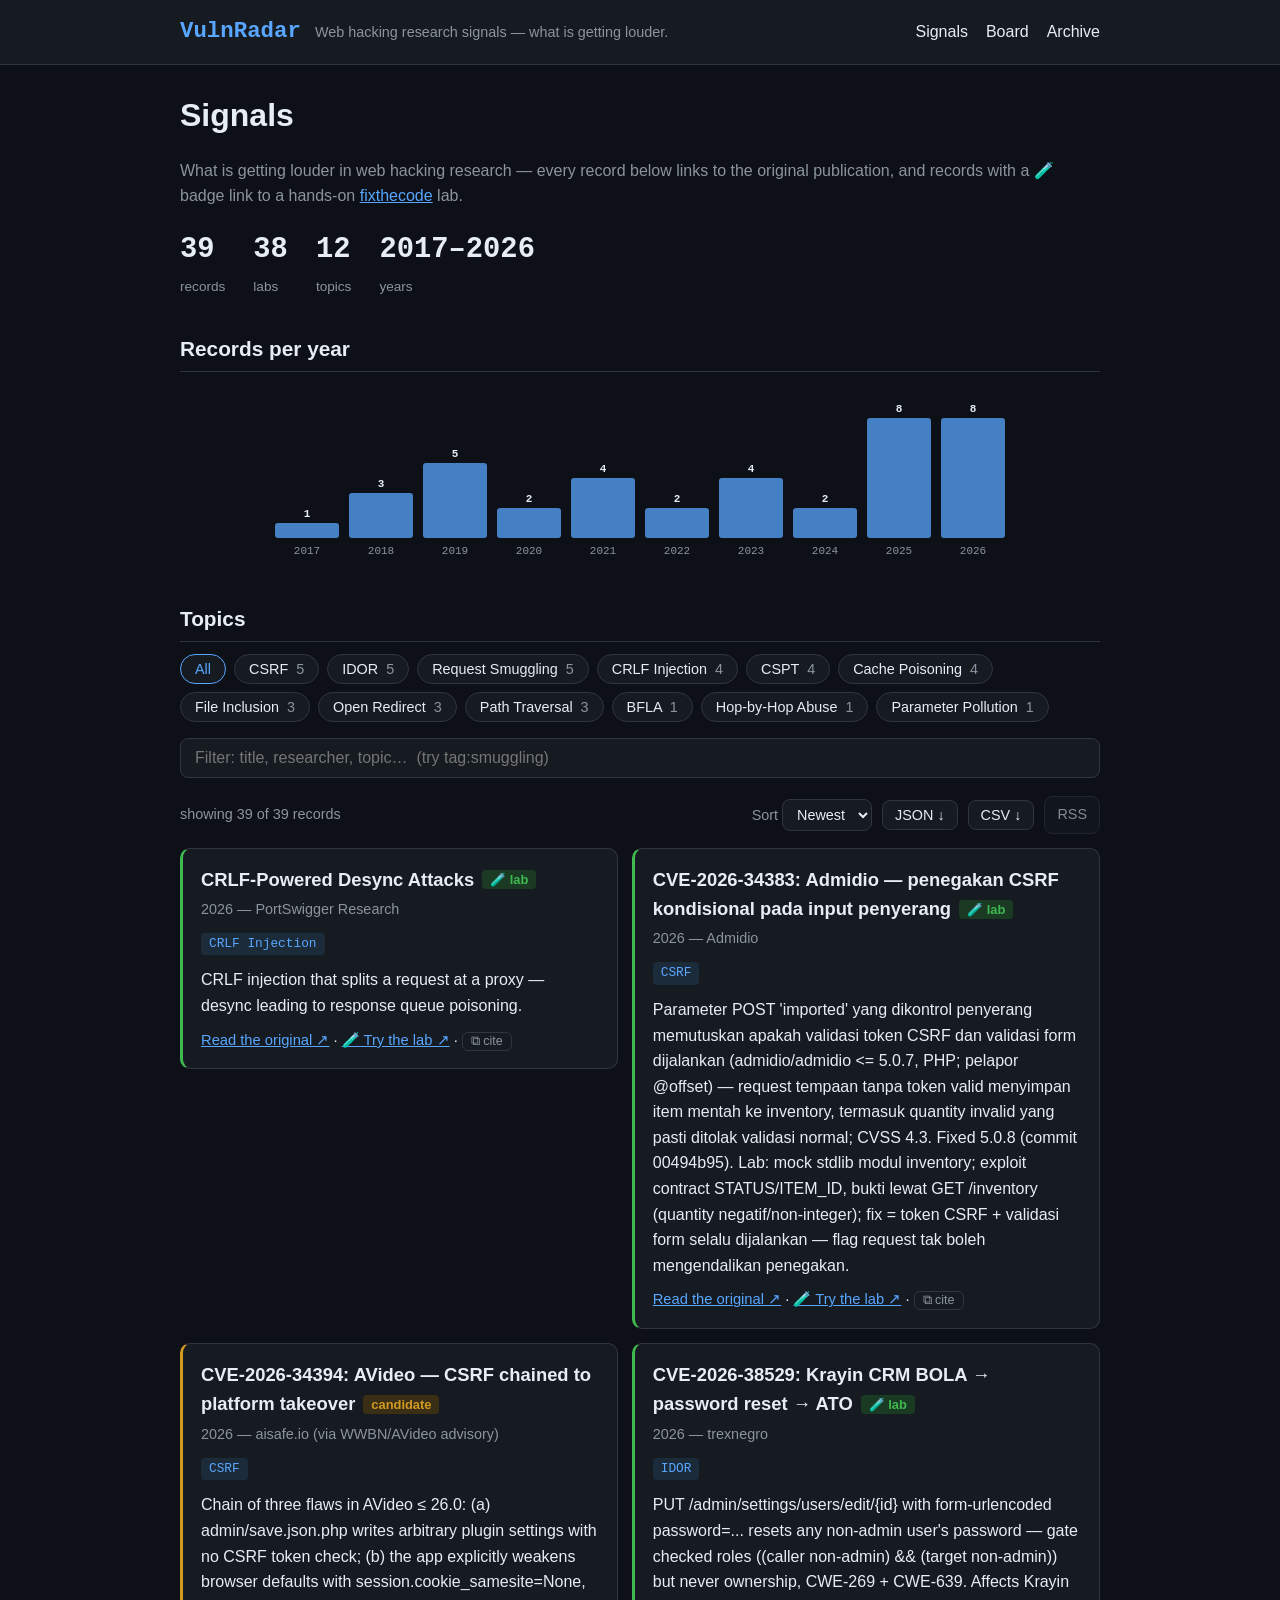
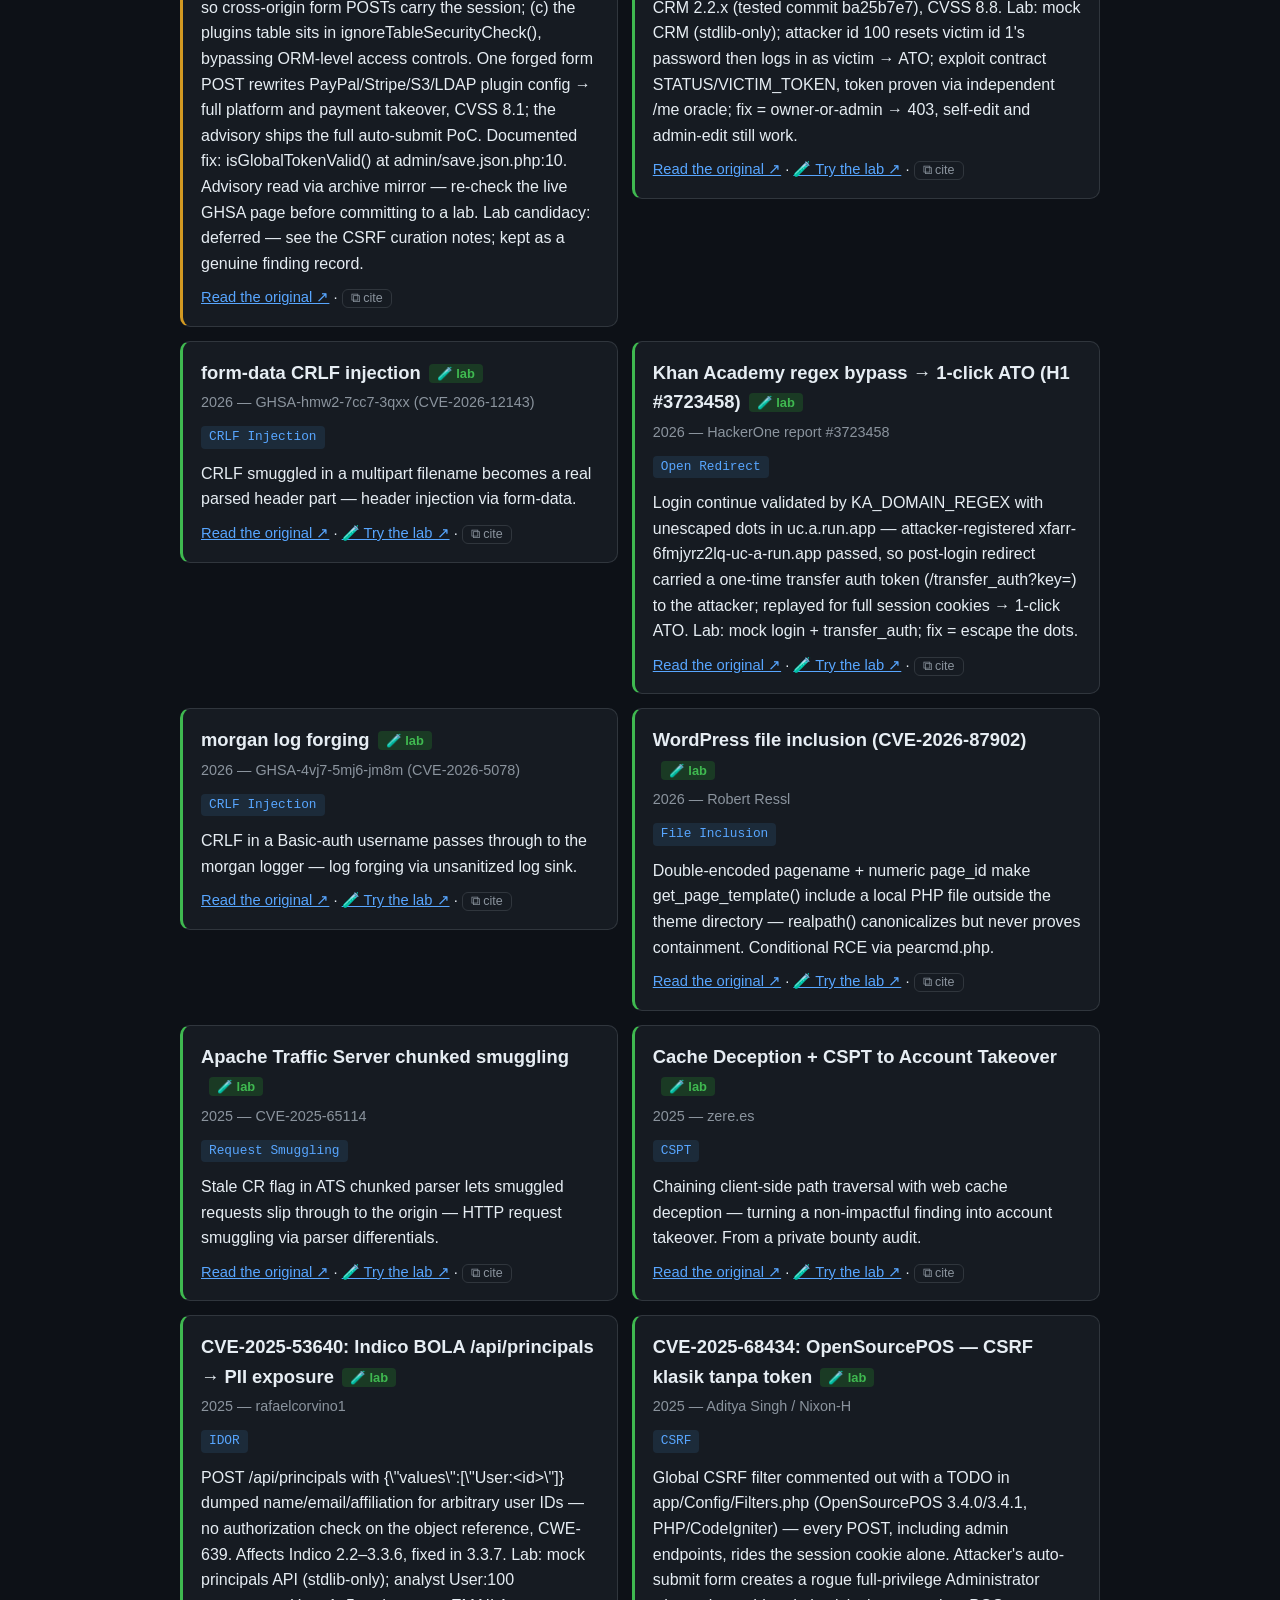
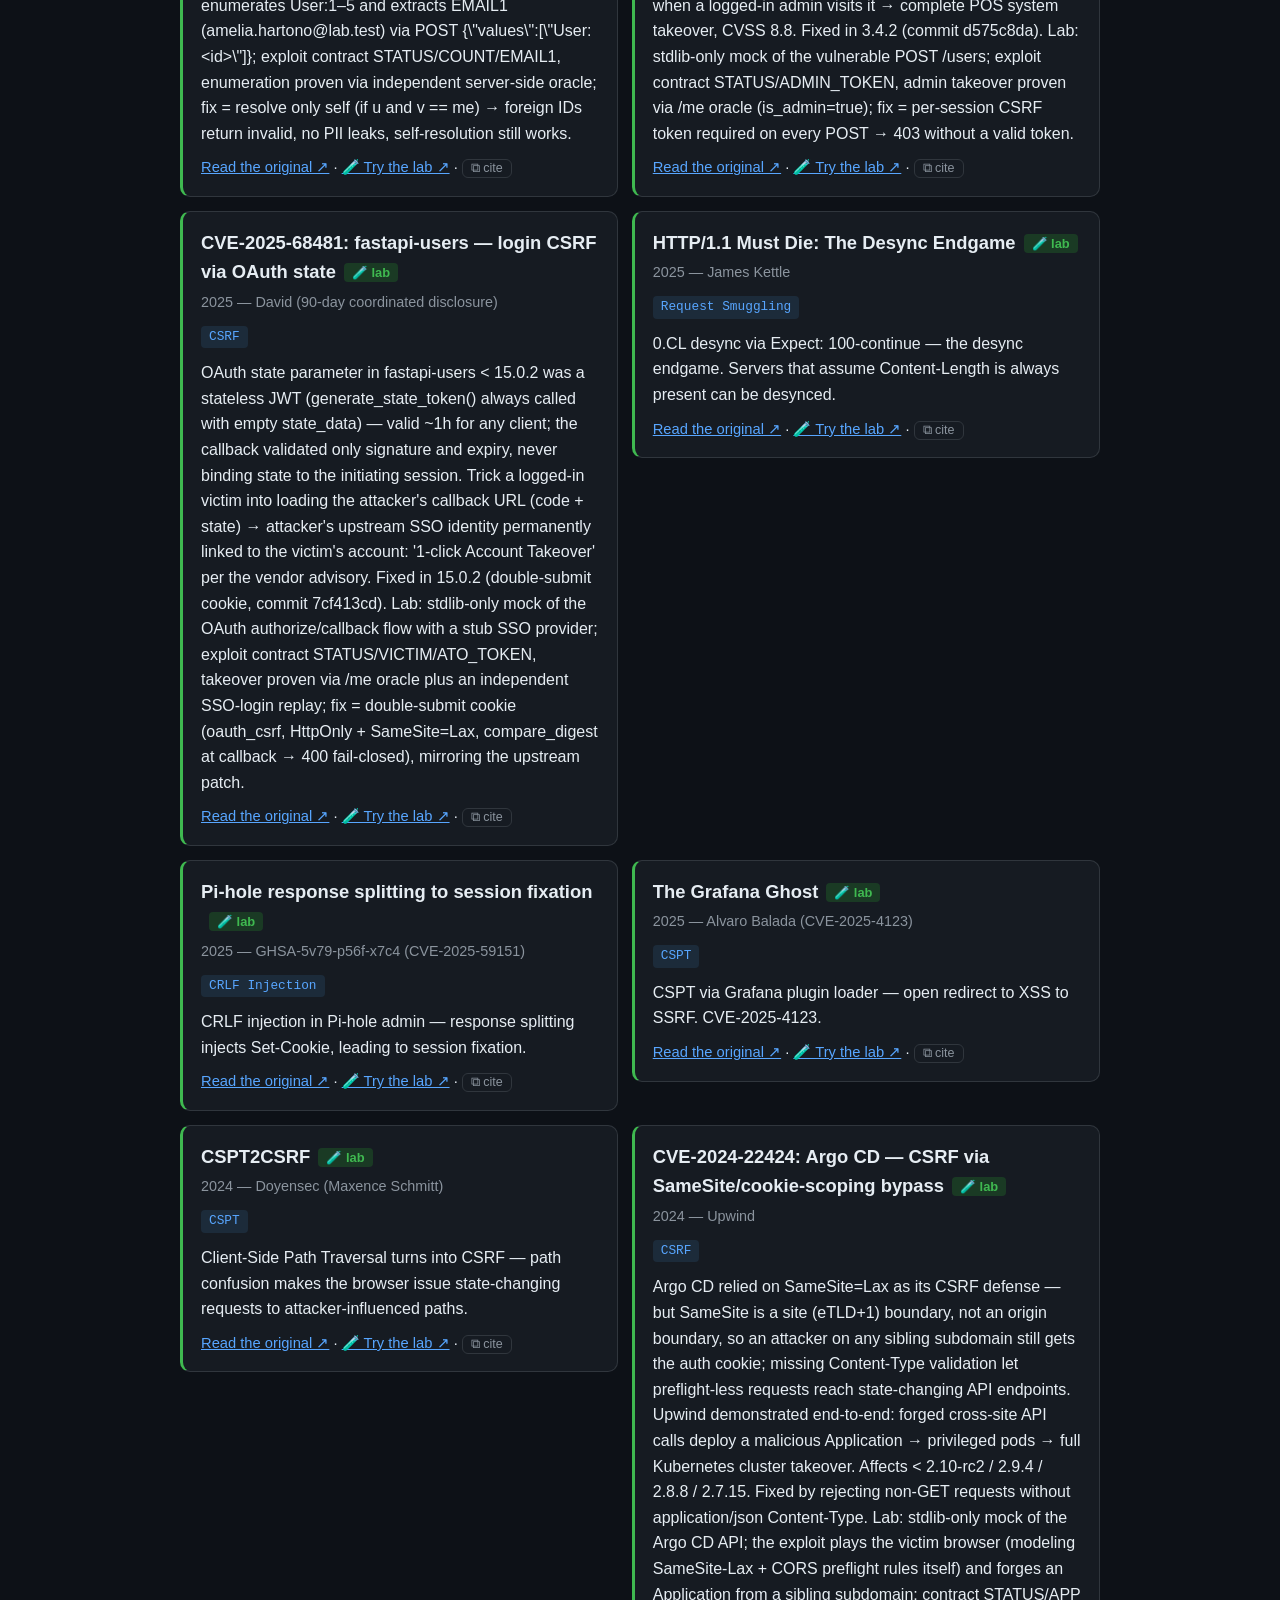
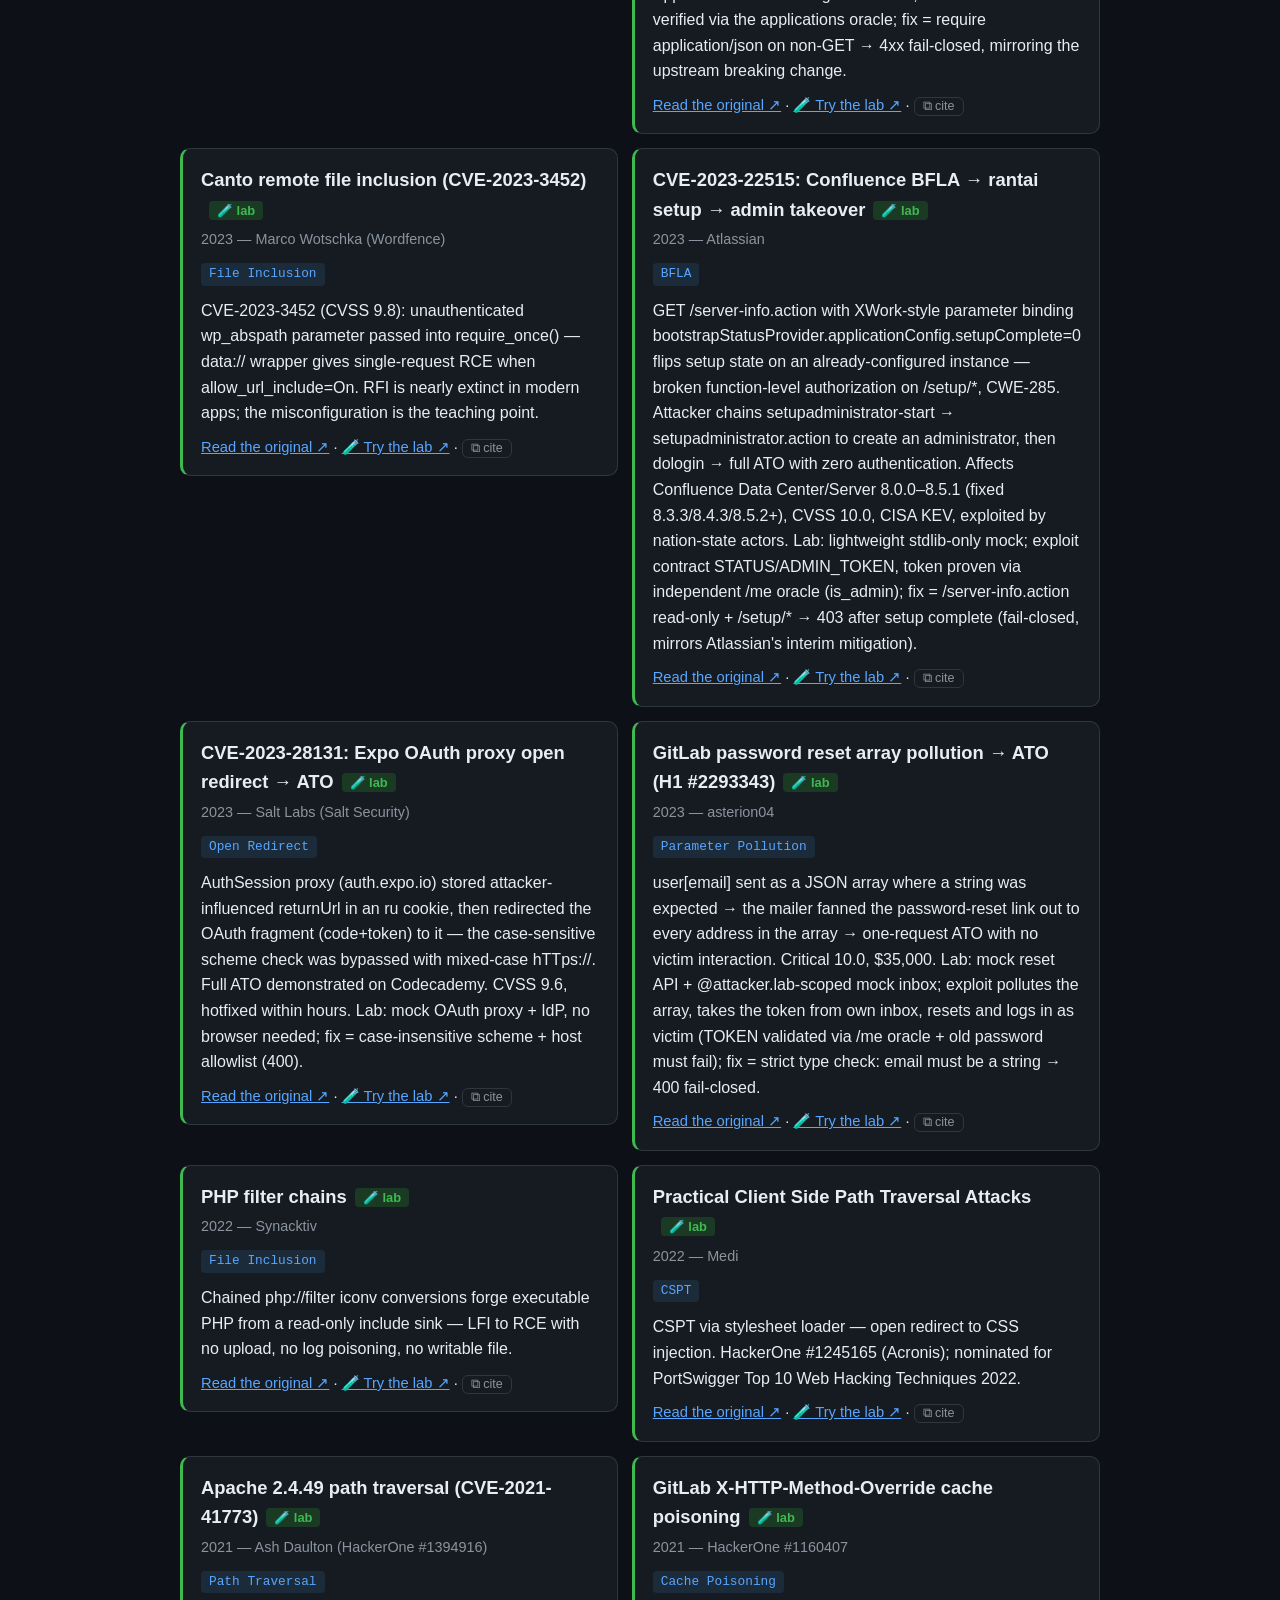
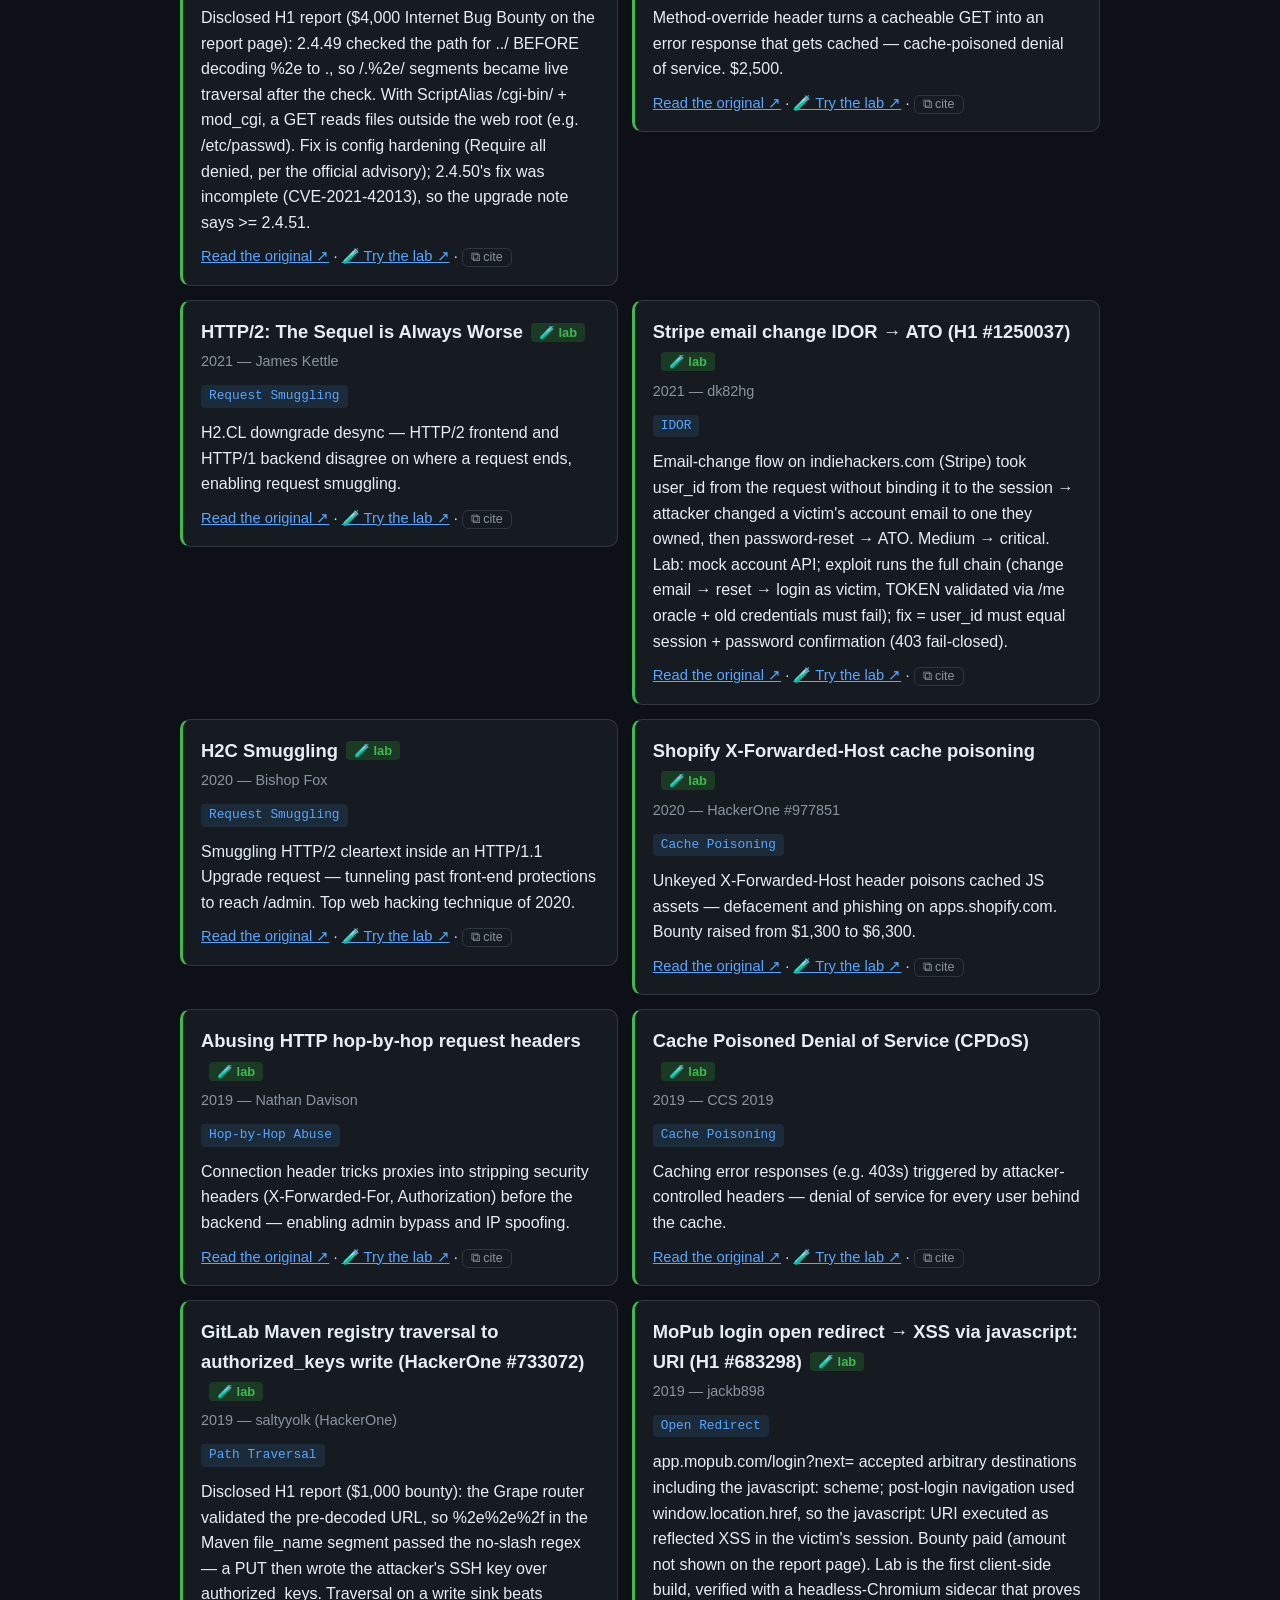
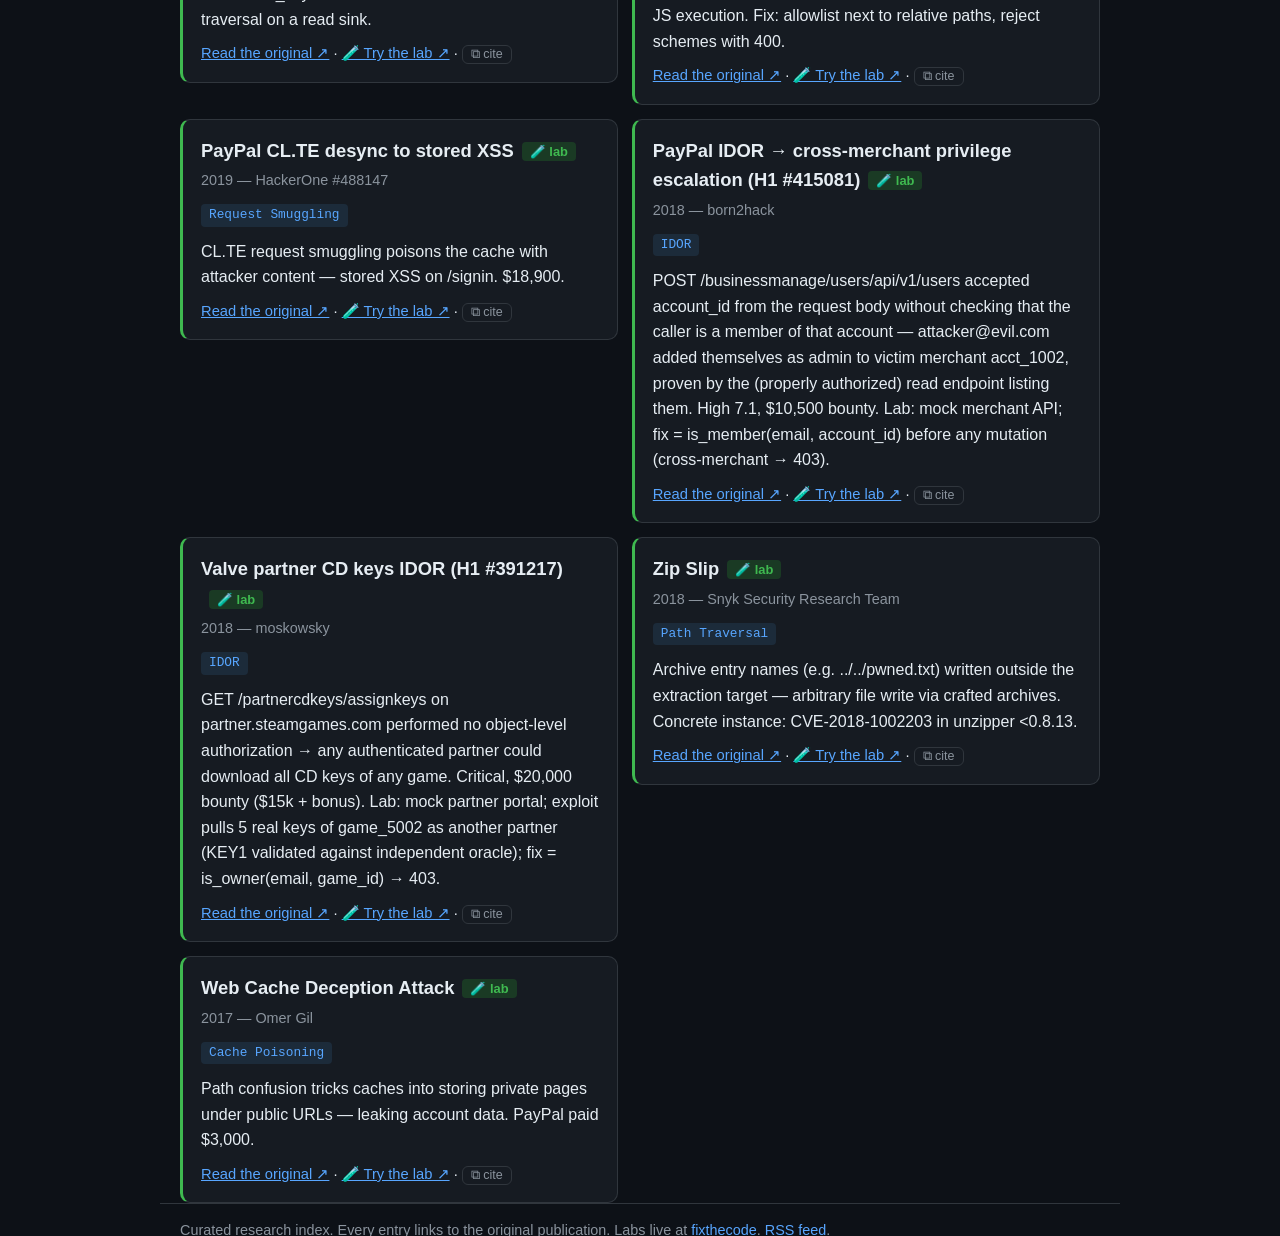
==== commit 14328ccd: "Rebuild docs/ [skip ci]" ====
--- a/docs/index.html
+++ b/docs/index.html
@@ -16,7 +16,7 @@
   </div>
 </header>
 <main class="wrap">
-<h1>Signals</h1><p class="lede">What is getting louder in web hacking research — every record below links to the original publication, and records with a 🧪 badge link to a hands-on <a href="https://github.com/hengkerrusia/fixthecode">fixthecode</a> lab.</p><div class="stats"><div><b>40</b><span>records</span></div><div><b>38</b><span>labs</span></div><div><b>12</b><span>topics</span></div><div><b>2017–2026</b><span>years</span></div></div><h2>Records per year</h2><div class="chartwrap"><svg class="chart" viewBox="0 -24 730 164" style="max-width:730px" role="img" aria-label="records per year"><g class="bar" data-year="2017" tabindex="0" role="button" aria-label="2017: 1 records, activate to filter"><title>2017 — 1 records — click to filter</title><rect x="0" y="107" width="64" height="13"/><text x="32.0" y="136" text-anchor="middle">2017</text><text x="32.0" y="101" text-anchor="middle" class="count">1</text></g><g class="bar" data-year="2018" tabindex="0" role="button" aria-label="2018: 3 records, activate to filter"><title>2018 — 3 records — click to filter</title><rect x="74" y="80" width="64" height="40"/><text x="106.0" y="136" text-anchor="middle">2018</text><text x="106.0" y="74" text-anchor="middle" class="count">3</text></g><g class="bar" data-year="2019" tabindex="0" role="button" aria-label="2019: 5 records, activate to filter"><title>2019 — 5 records — click to filter</title><rect x="148" y="53" width="64" height="67"/><text x="180.0" y="136" text-anchor="middle">2019</text><text x="180.0" y="47" text-anchor="middle" class="count">5</text></g><g class="bar" data-year="2020" tabindex="0" role="button" aria-label="2020: 2 records, activate to filter"><title>2020 — 2 records — click to filter</title><rect x="222" y="93" width="64" height="27"/><text x="254.0" y="136" text-anchor="middle">2020</text><text x="254.0" y="87" text-anchor="middle" class="count">2</text></g><g class="bar" data-year="2021" tabindex="0" role="button" aria-label="2021: 4 records, activate to filter"><title>2021 — 4 records — click to filter</title><rect x="296" y="67" width="64" height="53"/><text x="328.0" y="136" text-anchor="middle">2021</text><text x="328.0" y="61" text-anchor="middle" class="count">4</text></g><g class="bar" data-year="2022" tabindex="0" role="button" aria-label="2022: 2 records, activate to filter"><title>2022 — 2 records — click to filter</title><rect x="370" y="93" width="64" height="27"/><text x="402.0" y="136" text-anchor="middle">2022</text><text x="402.0" y="87" text-anchor="middle" class="count">2</text></g><g class="bar" data-year="2023" tabindex="0" role="button" aria-label="2023: 4 records, activate to filter"><title>2023 — 4 records — click to filter</title><rect x="444" y="67" width="64" height="53"/><text x="476.0" y="136" text-anchor="middle">2023</text><text x="476.0" y="61" text-anchor="middle" class="count">4</text></g><g class="bar" data-year="2024" tabindex="0" role="button" aria-label="2024: 2 records, activate to filter"><title>2024 — 2 records — click to filter</title><rect x="518" y="93" width="64" height="27"/><text x="550.0" y="136" text-anchor="middle">2024</text><text x="550.0" y="87" text-anchor="middle" class="count">2</text></g><g class="bar" data-year="2025" tabindex="0" role="button" aria-label="2025: 8 records, activate to filter"><title>2025 — 8 records — click to filter</title><rect x="592" y="13" width="64" height="107"/><text x="624.0" y="136" text-anchor="middle">2025</text><text x="624.0" y="7" text-anchor="middle" class="count">8</text></g><g class="bar" data-year="2026" tabindex="0" role="button" aria-label="2026: 9 records, activate to filter"><title>2026 — 9 records — click to filter</title><rect x="666" y="0" width="64" height="120"/><text x="698.0" y="136" text-anchor="middle">2026</text><text x="698.0" y="-6" text-anchor="middle" class="count">9</text></g></svg></div><h2>Topics</h2><div class="filters"><button class="filter active" data-topic="">All</button><button class="filter" data-topic="CSRF">CSRF <i>6</i></button><button class="filter" data-topic="IDOR">IDOR <i>5</i></button><button class="filter" data-topic="Request Smuggling">Request Smuggling <i>5</i></button><button class="filter" data-topic="CRLF Injection">CRLF Injection <i>4</i></button><button class="filter" data-topic="CSPT">CSPT <i>4</i></button><button class="filter" data-topic="Cache Poisoning">Cache Poisoning <i>4</i></button><button class="filter" data-topic="File Inclusion">File Inclusion <i>3</i></button><button class="filter" data-topic="Open Redirect">Open Redirect <i>3</i></button><button class="filter" data-topic="Path Traversal">Path Traversal <i>3</i></button><button class="filter" data-topic="BFLA">BFLA <i>1</i></button><button class="filter" data-topic="Hop-by-Hop Abuse">Hop-by-Hop Abuse <i>1</i></button><button class="filter" data-topic="Parameter Pollution">Parameter Pollution <i>1</i></button></div><input id="q" type="search" placeholder="Filter: title, researcher, topic…  (try tag:smuggling)"><div class="toolbar"><span id="count" aria-live="polite"></span><label class="sortwrap">Sort <select id="sort" aria-label="sort records"><option value="newest">Newest</option><option value="oldest">Oldest</option><option value="az">A–Z</option></select></label><button id="exp-json" class="toolbtn" title="Download the current view as JSON">JSON ↓</button><button id="exp-csv" class="toolbtn" title="Download the current view as CSV">CSV ↓</button><a class="toolbtn link" href="feed.xml" title="RSS feed of records">RSS</a></div><div id="activefilters"></div><div id="cards"></div><script>const TOPICS = ["BFLA", "CRLF Injection", "CSPT", "CSRF", "Cache Poisoning", "File Inclusion", "Hop-by-Hop Abuse", "IDOR", "Open Redirect", "Parameter Pollution", "Path Traversal", "Request Smuggling"];</script>
+<h1>Signals</h1><p class="lede">What is getting louder in web hacking research — every record below links to the original publication, and records with a 🧪 badge link to a hands-on <a href="https://github.com/hengkerrusia/fixthecode">fixthecode</a> lab.</p><div class="stats"><div><b>39</b><span>records</span></div><div><b>38</b><span>labs</span></div><div><b>12</b><span>topics</span></div><div><b>2017–2026</b><span>years</span></div></div><h2>Records per year</h2><div class="chartwrap"><svg class="chart" viewBox="0 -24 730 164" style="max-width:730px" role="img" aria-label="records per year"><g class="bar" data-year="2017" tabindex="0" role="button" aria-label="2017: 1 records, activate to filter"><title>2017 — 1 records — click to filter</title><rect x="0" y="105" width="64" height="15"/><text x="32.0" y="136" text-anchor="middle">2017</text><text x="32.0" y="99" text-anchor="middle" class="count">1</text></g><g class="bar" data-year="2018" tabindex="0" role="button" aria-label="2018: 3 records, activate to filter"><title>2018 — 3 records — click to filter</title><rect x="74" y="75" width="64" height="45"/><text x="106.0" y="136" text-anchor="middle">2018</text><text x="106.0" y="69" text-anchor="middle" class="count">3</text></g><g class="bar" data-year="2019" tabindex="0" role="button" aria-label="2019: 5 records, activate to filter"><title>2019 — 5 records — click to filter</title><rect x="148" y="45" width="64" height="75"/><text x="180.0" y="136" text-anchor="middle">2019</text><text x="180.0" y="39" text-anchor="middle" class="count">5</text></g><g class="bar" data-year="2020" tabindex="0" role="button" aria-label="2020: 2 records, activate to filter"><title>2020 — 2 records — click to filter</title><rect x="222" y="90" width="64" height="30"/><text x="254.0" y="136" text-anchor="middle">2020</text><text x="254.0" y="84" text-anchor="middle" class="count">2</text></g><g class="bar" data-year="2021" tabindex="0" role="button" aria-label="2021: 4 records, activate to filter"><title>2021 — 4 records — click to filter</title><rect x="296" y="60" width="64" height="60"/><text x="328.0" y="136" text-anchor="middle">2021</text><text x="328.0" y="54" text-anchor="middle" class="count">4</text></g><g class="bar" data-year="2022" tabindex="0" role="button" aria-label="2022: 2 records, activate to filter"><title>2022 — 2 records — click to filter</title><rect x="370" y="90" width="64" height="30"/><text x="402.0" y="136" text-anchor="middle">2022</text><text x="402.0" y="84" text-anchor="middle" class="count">2</text></g><g class="bar" data-year="2023" tabindex="0" role="button" aria-label="2023: 4 records, activate to filter"><title>2023 — 4 records — click to filter</title><rect x="444" y="60" width="64" height="60"/><text x="476.0" y="136" text-anchor="middle">2023</text><text x="476.0" y="54" text-anchor="middle" class="count">4</text></g><g class="bar" data-year="2024" tabindex="0" role="button" aria-label="2024: 2 records, activate to filter"><title>2024 — 2 records — click to filter</title><rect x="518" y="90" width="64" height="30"/><text x="550.0" y="136" text-anchor="middle">2024</text><text x="550.0" y="84" text-anchor="middle" class="count">2</text></g><g class="bar" data-year="2025" tabindex="0" role="button" aria-label="2025: 8 records, activate to filter"><title>2025 — 8 records — click to filter</title><rect x="592" y="0" width="64" height="120"/><text x="624.0" y="136" text-anchor="middle">2025</text><text x="624.0" y="-6" text-anchor="middle" class="count">8</text></g><g class="bar" data-year="2026" tabindex="0" role="button" aria-label="2026: 8 records, activate to filter"><title>2026 — 8 records — click to filter</title><rect x="666" y="0" width="64" height="120"/><text x="698.0" y="136" text-anchor="middle">2026</text><text x="698.0" y="-6" text-anchor="middle" class="count">8</text></g></svg></div><h2>Topics</h2><div class="filters"><button class="filter active" data-topic="">All</button><button class="filter" data-topic="CSRF">CSRF <i>5</i></button><button class="filter" data-topic="IDOR">IDOR <i>5</i></button><button class="filter" data-topic="Request Smuggling">Request Smuggling <i>5</i></button><button class="filter" data-topic="CRLF Injection">CRLF Injection <i>4</i></button><button class="filter" data-topic="CSPT">CSPT <i>4</i></button><button class="filter" data-topic="Cache Poisoning">Cache Poisoning <i>4</i></button><button class="filter" data-topic="File Inclusion">File Inclusion <i>3</i></button><button class="filter" data-topic="Open Redirect">Open Redirect <i>3</i></button><button class="filter" data-topic="Path Traversal">Path Traversal <i>3</i></button><button class="filter" data-topic="BFLA">BFLA <i>1</i></button><button class="filter" data-topic="Hop-by-Hop Abuse">Hop-by-Hop Abuse <i>1</i></button><button class="filter" data-topic="Parameter Pollution">Parameter Pollution <i>1</i></button></div><input id="q" type="search" placeholder="Filter: title, researcher, topic…  (try tag:smuggling)"><div class="toolbar"><span id="count" aria-live="polite"></span><label class="sortwrap">Sort <select id="sort" aria-label="sort records"><option value="newest">Newest</option><option value="oldest">Oldest</option><option value="az">A–Z</option></select></label><button id="exp-json" class="toolbtn" title="Download the current view as JSON">JSON ↓</button><button id="exp-csv" class="toolbtn" title="Download the current view as CSV">CSV ↓</button><a class="toolbtn link" href="feed.xml" title="RSS feed of records">RSS</a></div><div id="activefilters"></div><div id="cards"></div><script>const TOPICS = ["BFLA", "CRLF Injection", "CSPT", "CSRF", "Cache Poisoning", "File Inclusion", "Hop-by-Hop Abuse", "IDOR", "Open Redirect", "Parameter Pollution", "Path Traversal", "Request Smuggling"];</script>
 <script src="app.js"></script>
 </main>
 <footer class="wrap"><p>Curated research index. Every entry links to the original publication. Labs live at <a href="https://github.com/hengkerrusia/fixthecode">fixthecode</a>. <a href="feed.xml">RSS feed</a>.</p></footer>
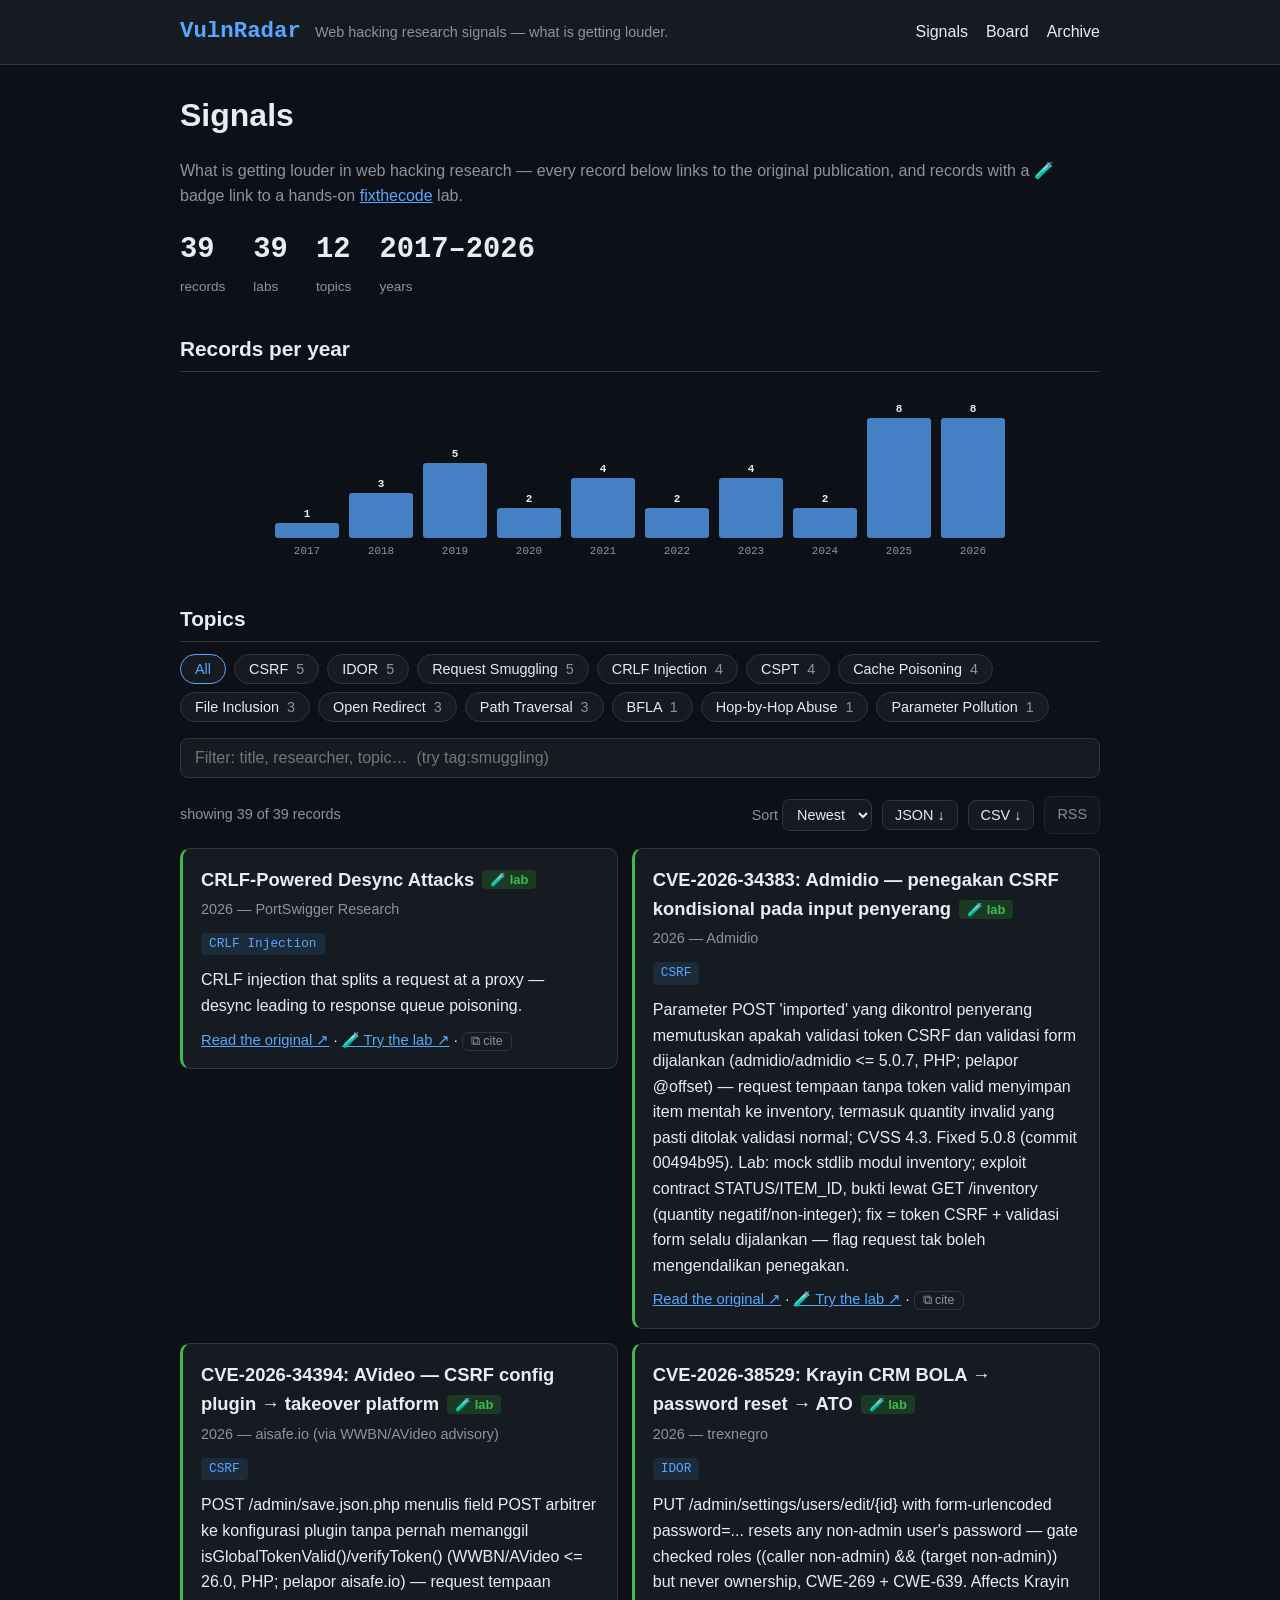
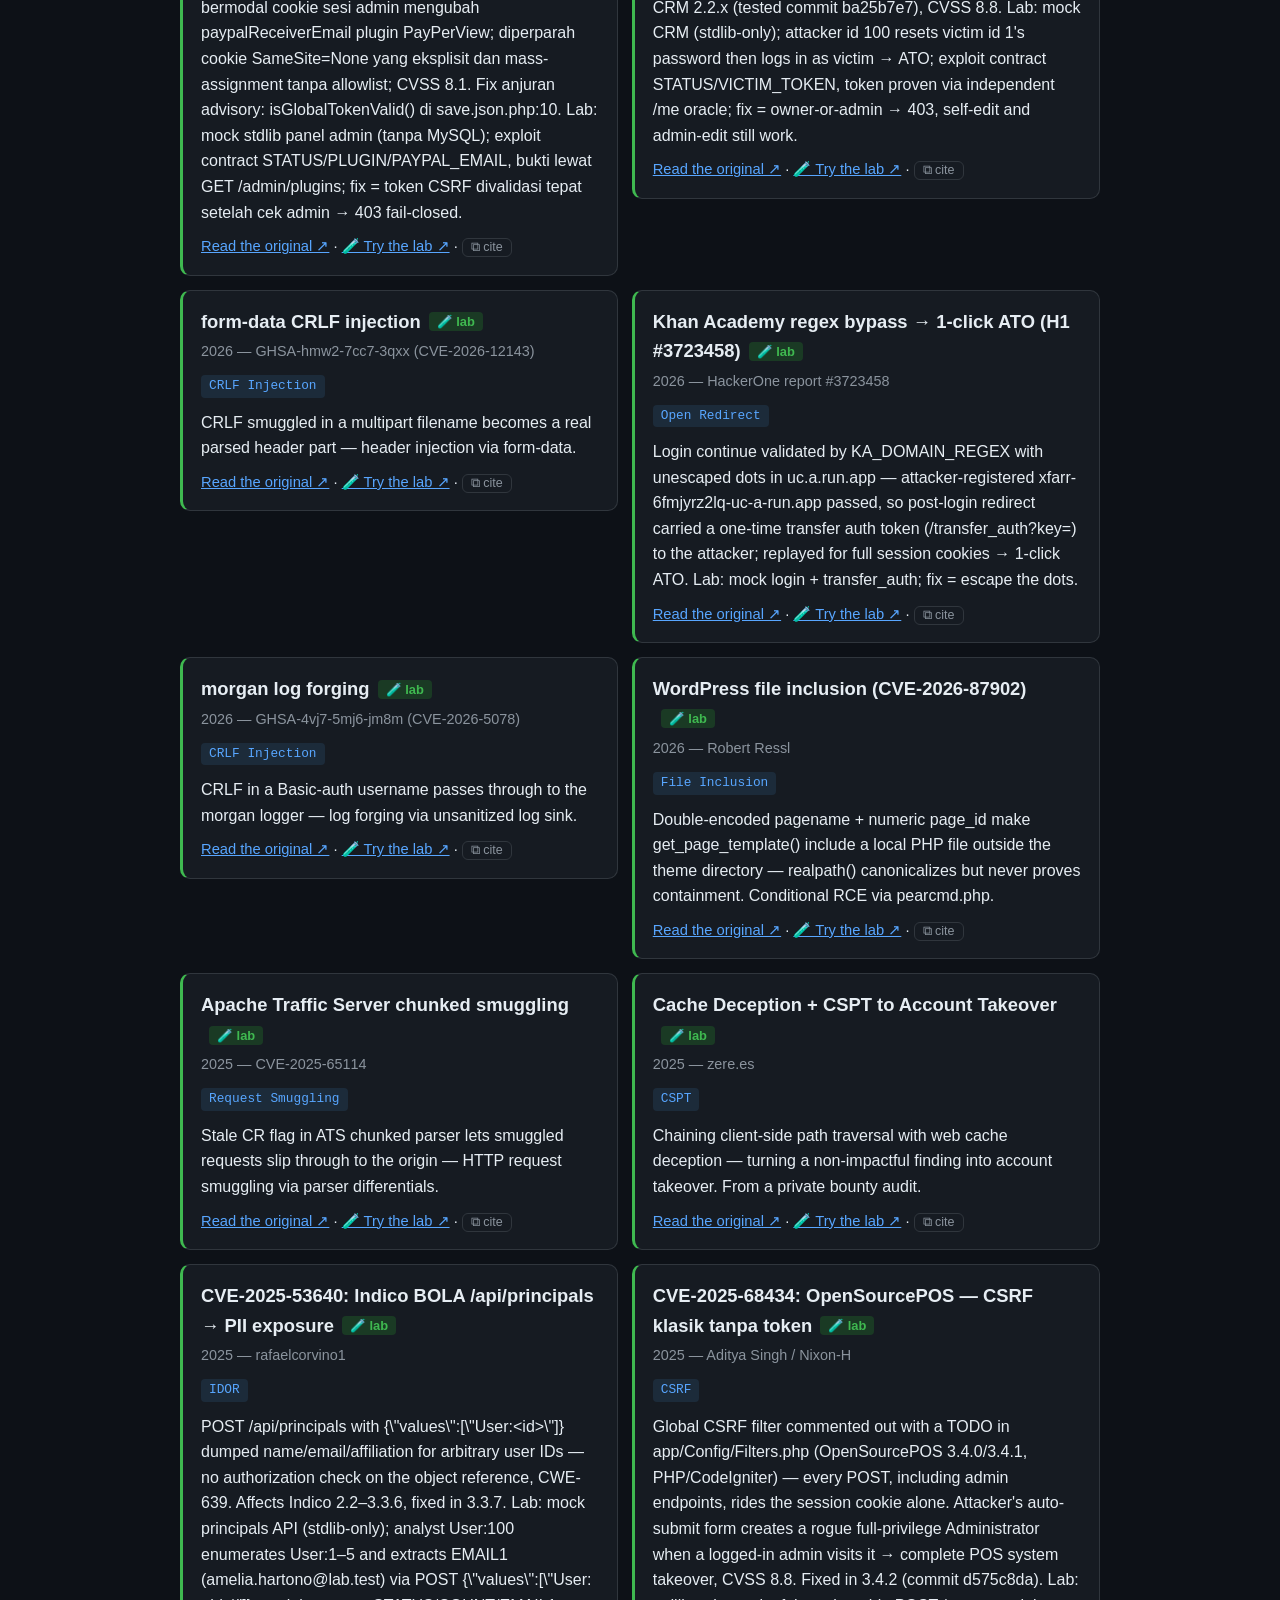
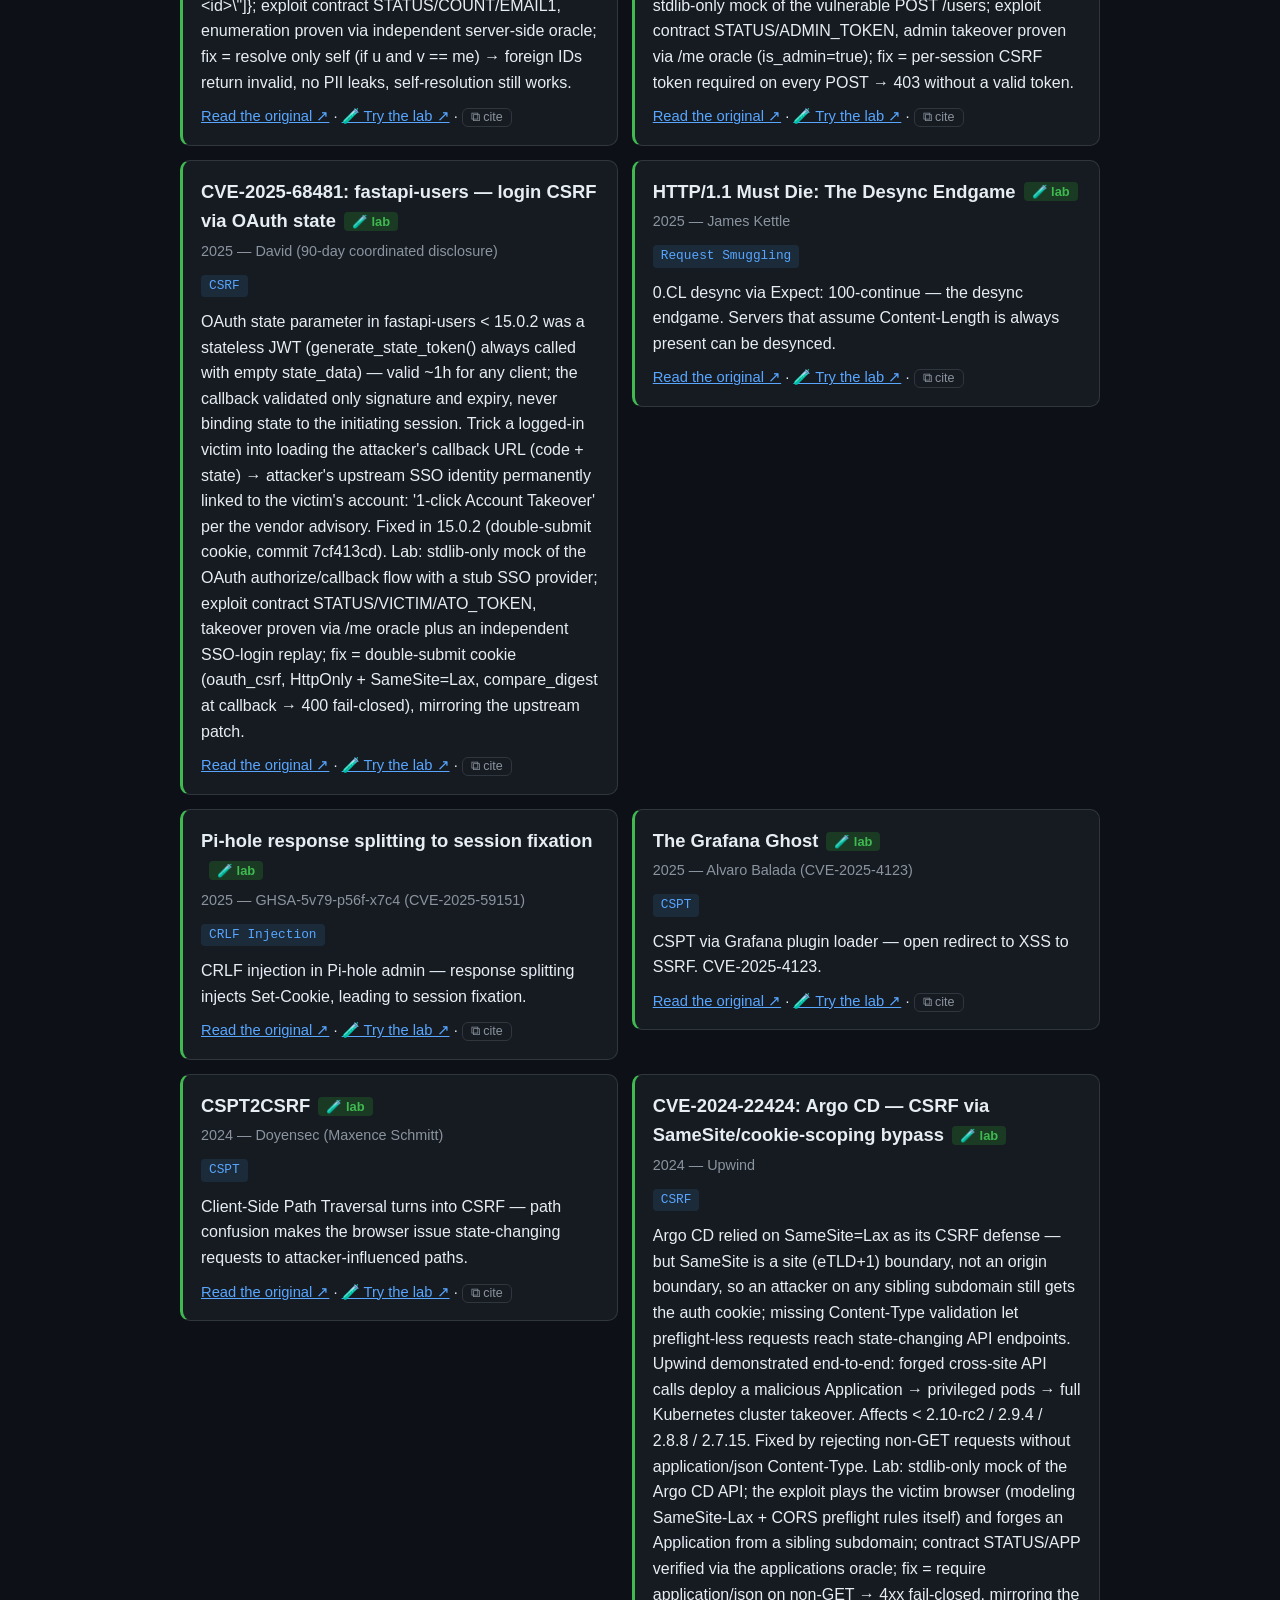
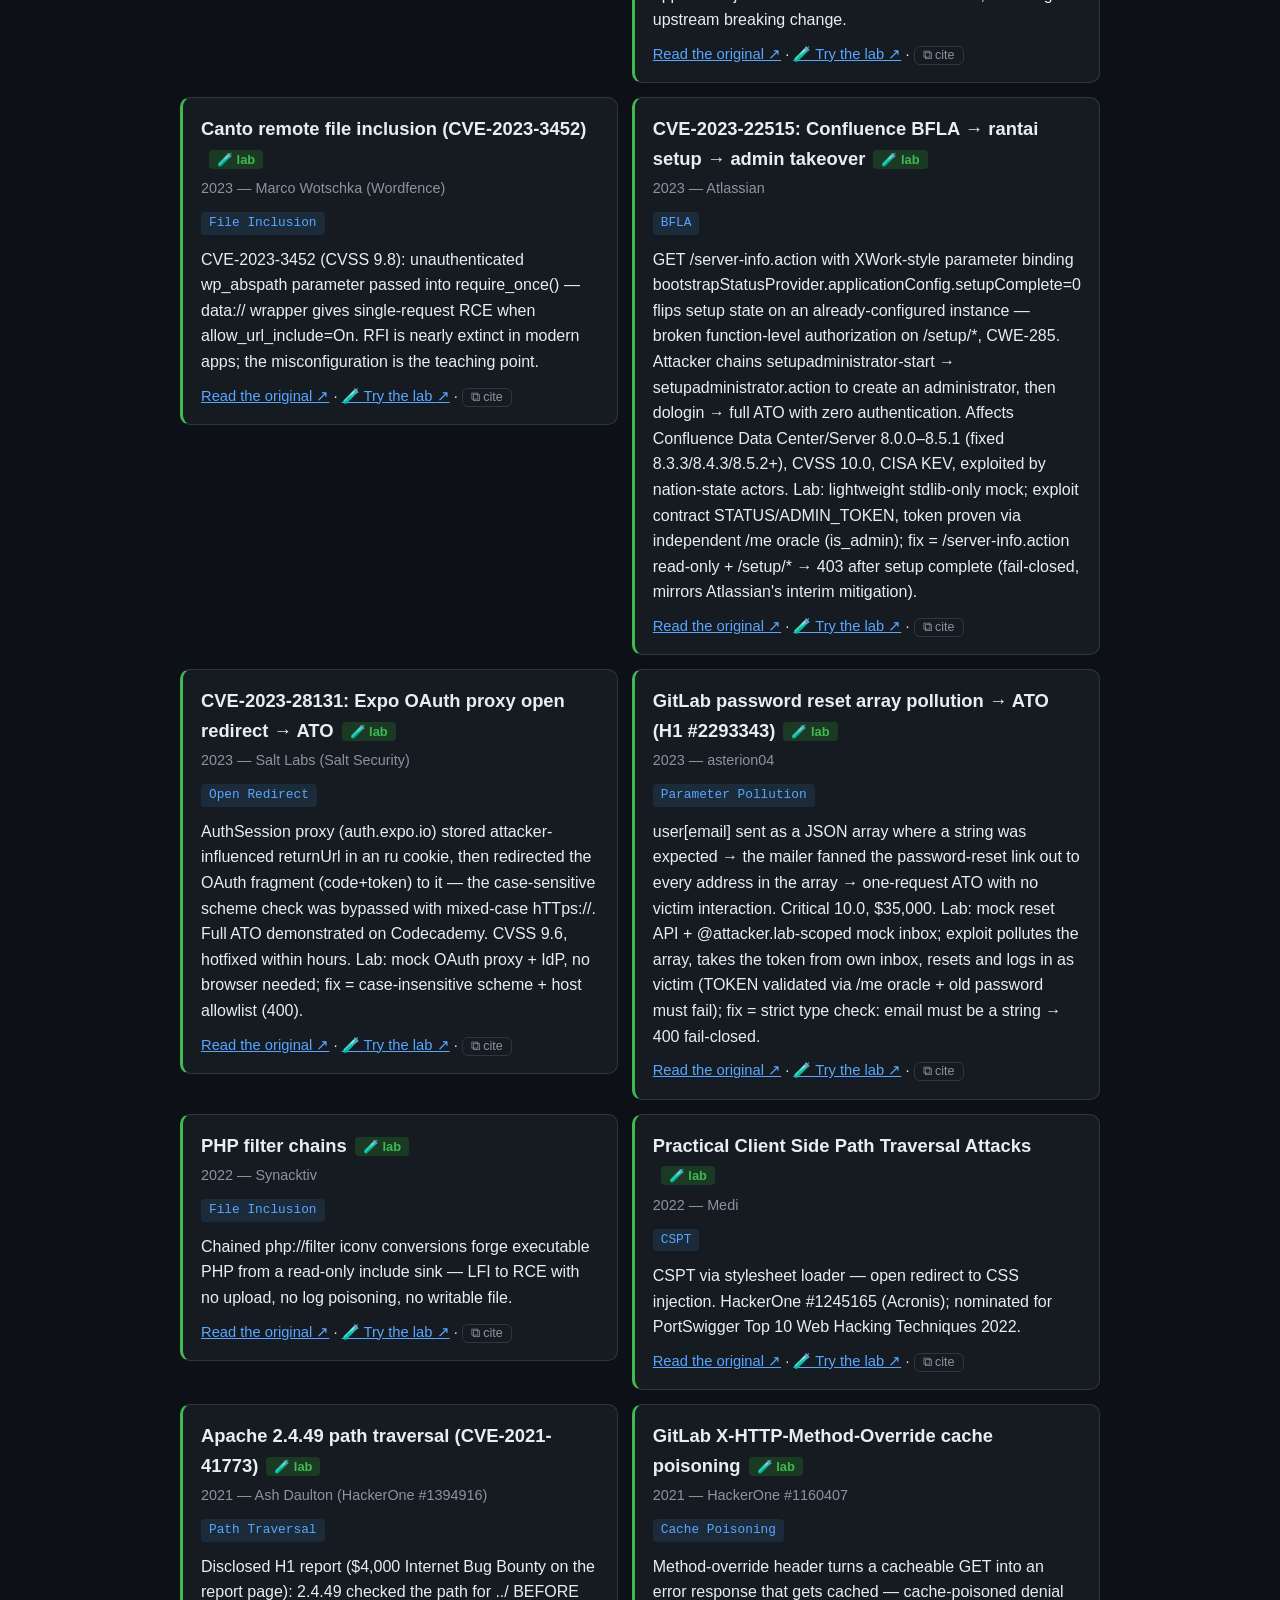
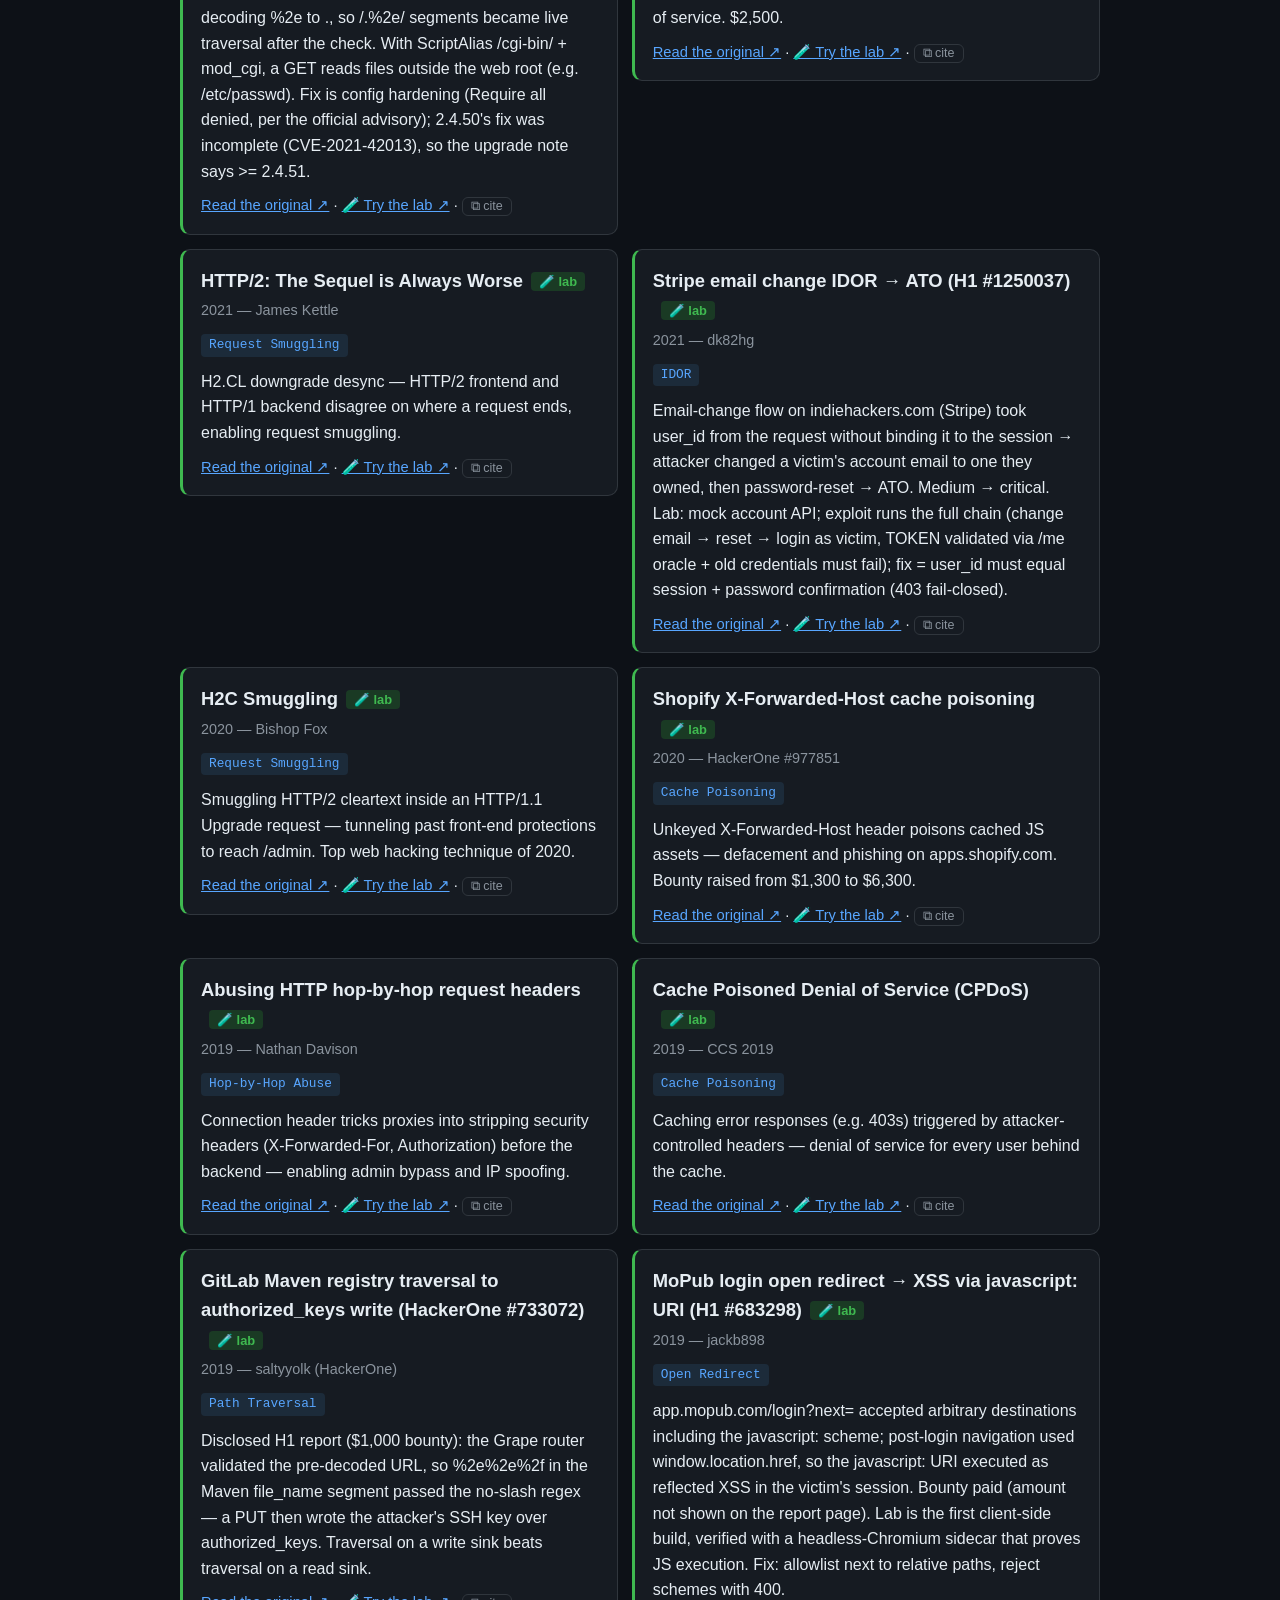
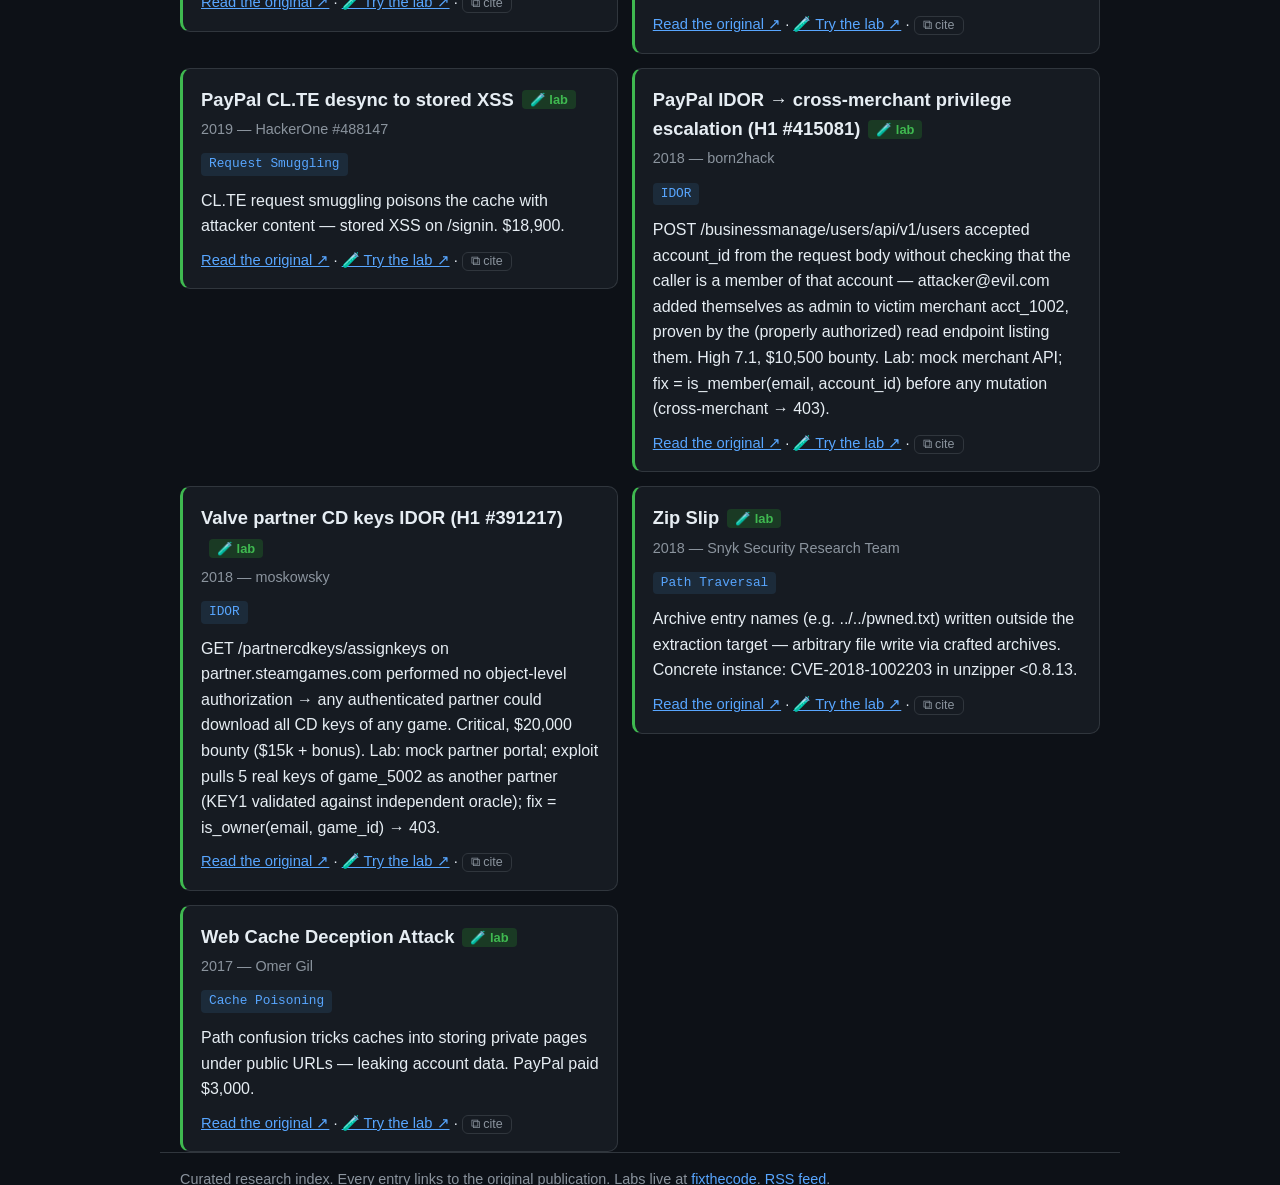
==== commit 9681d4b9: "Rebuild docs/ [skip ci]" ====
--- a/docs/index.html
+++ b/docs/index.html
@@ -16,7 +16,7 @@
   </div>
 </header>
 <main class="wrap">
-<h1>Signals</h1><p class="lede">What is getting louder in web hacking research — every record below links to the original publication, and records with a 🧪 badge link to a hands-on <a href="https://github.com/hengkerrusia/fixthecode">fixthecode</a> lab.</p><div class="stats"><div><b>39</b><span>records</span></div><div><b>38</b><span>labs</span></div><div><b>12</b><span>topics</span></div><div><b>2017–2026</b><span>years</span></div></div><h2>Records per year</h2><div class="chartwrap"><svg class="chart" viewBox="0 -24 730 164" style="max-width:730px" role="img" aria-label="records per year"><g class="bar" data-year="2017" tabindex="0" role="button" aria-label="2017: 1 records, activate to filter"><title>2017 — 1 records — click to filter</title><rect x="0" y="105" width="64" height="15"/><text x="32.0" y="136" text-anchor="middle">2017</text><text x="32.0" y="99" text-anchor="middle" class="count">1</text></g><g class="bar" data-year="2018" tabindex="0" role="button" aria-label="2018: 3 records, activate to filter"><title>2018 — 3 records — click to filter</title><rect x="74" y="75" width="64" height="45"/><text x="106.0" y="136" text-anchor="middle">2018</text><text x="106.0" y="69" text-anchor="middle" class="count">3</text></g><g class="bar" data-year="2019" tabindex="0" role="button" aria-label="2019: 5 records, activate to filter"><title>2019 — 5 records — click to filter</title><rect x="148" y="45" width="64" height="75"/><text x="180.0" y="136" text-anchor="middle">2019</text><text x="180.0" y="39" text-anchor="middle" class="count">5</text></g><g class="bar" data-year="2020" tabindex="0" role="button" aria-label="2020: 2 records, activate to filter"><title>2020 — 2 records — click to filter</title><rect x="222" y="90" width="64" height="30"/><text x="254.0" y="136" text-anchor="middle">2020</text><text x="254.0" y="84" text-anchor="middle" class="count">2</text></g><g class="bar" data-year="2021" tabindex="0" role="button" aria-label="2021: 4 records, activate to filter"><title>2021 — 4 records — click to filter</title><rect x="296" y="60" width="64" height="60"/><text x="328.0" y="136" text-anchor="middle">2021</text><text x="328.0" y="54" text-anchor="middle" class="count">4</text></g><g class="bar" data-year="2022" tabindex="0" role="button" aria-label="2022: 2 records, activate to filter"><title>2022 — 2 records — click to filter</title><rect x="370" y="90" width="64" height="30"/><text x="402.0" y="136" text-anchor="middle">2022</text><text x="402.0" y="84" text-anchor="middle" class="count">2</text></g><g class="bar" data-year="2023" tabindex="0" role="button" aria-label="2023: 4 records, activate to filter"><title>2023 — 4 records — click to filter</title><rect x="444" y="60" width="64" height="60"/><text x="476.0" y="136" text-anchor="middle">2023</text><text x="476.0" y="54" text-anchor="middle" class="count">4</text></g><g class="bar" data-year="2024" tabindex="0" role="button" aria-label="2024: 2 records, activate to filter"><title>2024 — 2 records — click to filter</title><rect x="518" y="90" width="64" height="30"/><text x="550.0" y="136" text-anchor="middle">2024</text><text x="550.0" y="84" text-anchor="middle" class="count">2</text></g><g class="bar" data-year="2025" tabindex="0" role="button" aria-label="2025: 8 records, activate to filter"><title>2025 — 8 records — click to filter</title><rect x="592" y="0" width="64" height="120"/><text x="624.0" y="136" text-anchor="middle">2025</text><text x="624.0" y="-6" text-anchor="middle" class="count">8</text></g><g class="bar" data-year="2026" tabindex="0" role="button" aria-label="2026: 8 records, activate to filter"><title>2026 — 8 records — click to filter</title><rect x="666" y="0" width="64" height="120"/><text x="698.0" y="136" text-anchor="middle">2026</text><text x="698.0" y="-6" text-anchor="middle" class="count">8</text></g></svg></div><h2>Topics</h2><div class="filters"><button class="filter active" data-topic="">All</button><button class="filter" data-topic="CSRF">CSRF <i>5</i></button><button class="filter" data-topic="IDOR">IDOR <i>5</i></button><button class="filter" data-topic="Request Smuggling">Request Smuggling <i>5</i></button><button class="filter" data-topic="CRLF Injection">CRLF Injection <i>4</i></button><button class="filter" data-topic="CSPT">CSPT <i>4</i></button><button class="filter" data-topic="Cache Poisoning">Cache Poisoning <i>4</i></button><button class="filter" data-topic="File Inclusion">File Inclusion <i>3</i></button><button class="filter" data-topic="Open Redirect">Open Redirect <i>3</i></button><button class="filter" data-topic="Path Traversal">Path Traversal <i>3</i></button><button class="filter" data-topic="BFLA">BFLA <i>1</i></button><button class="filter" data-topic="Hop-by-Hop Abuse">Hop-by-Hop Abuse <i>1</i></button><button class="filter" data-topic="Parameter Pollution">Parameter Pollution <i>1</i></button></div><input id="q" type="search" placeholder="Filter: title, researcher, topic…  (try tag:smuggling)"><div class="toolbar"><span id="count" aria-live="polite"></span><label class="sortwrap">Sort <select id="sort" aria-label="sort records"><option value="newest">Newest</option><option value="oldest">Oldest</option><option value="az">A–Z</option></select></label><button id="exp-json" class="toolbtn" title="Download the current view as JSON">JSON ↓</button><button id="exp-csv" class="toolbtn" title="Download the current view as CSV">CSV ↓</button><a class="toolbtn link" href="feed.xml" title="RSS feed of records">RSS</a></div><div id="activefilters"></div><div id="cards"></div><script>const TOPICS = ["BFLA", "CRLF Injection", "CSPT", "CSRF", "Cache Poisoning", "File Inclusion", "Hop-by-Hop Abuse", "IDOR", "Open Redirect", "Parameter Pollution", "Path Traversal", "Request Smuggling"];</script>
+<h1>Signals</h1><p class="lede">What is getting louder in web hacking research — every record below links to the original publication, and records with a 🧪 badge link to a hands-on <a href="https://github.com/hengkerrusia/fixthecode">fixthecode</a> lab.</p><div class="stats"><div><b>39</b><span>records</span></div><div><b>39</b><span>labs</span></div><div><b>12</b><span>topics</span></div><div><b>2017–2026</b><span>years</span></div></div><h2>Records per year</h2><div class="chartwrap"><svg class="chart" viewBox="0 -24 730 164" style="max-width:730px" role="img" aria-label="records per year"><g class="bar" data-year="2017" tabindex="0" role="button" aria-label="2017: 1 records, activate to filter"><title>2017 — 1 records — click to filter</title><rect x="0" y="105" width="64" height="15"/><text x="32.0" y="136" text-anchor="middle">2017</text><text x="32.0" y="99" text-anchor="middle" class="count">1</text></g><g class="bar" data-year="2018" tabindex="0" role="button" aria-label="2018: 3 records, activate to filter"><title>2018 — 3 records — click to filter</title><rect x="74" y="75" width="64" height="45"/><text x="106.0" y="136" text-anchor="middle">2018</text><text x="106.0" y="69" text-anchor="middle" class="count">3</text></g><g class="bar" data-year="2019" tabindex="0" role="button" aria-label="2019: 5 records, activate to filter"><title>2019 — 5 records — click to filter</title><rect x="148" y="45" width="64" height="75"/><text x="180.0" y="136" text-anchor="middle">2019</text><text x="180.0" y="39" text-anchor="middle" class="count">5</text></g><g class="bar" data-year="2020" tabindex="0" role="button" aria-label="2020: 2 records, activate to filter"><title>2020 — 2 records — click to filter</title><rect x="222" y="90" width="64" height="30"/><text x="254.0" y="136" text-anchor="middle">2020</text><text x="254.0" y="84" text-anchor="middle" class="count">2</text></g><g class="bar" data-year="2021" tabindex="0" role="button" aria-label="2021: 4 records, activate to filter"><title>2021 — 4 records — click to filter</title><rect x="296" y="60" width="64" height="60"/><text x="328.0" y="136" text-anchor="middle">2021</text><text x="328.0" y="54" text-anchor="middle" class="count">4</text></g><g class="bar" data-year="2022" tabindex="0" role="button" aria-label="2022: 2 records, activate to filter"><title>2022 — 2 records — click to filter</title><rect x="370" y="90" width="64" height="30"/><text x="402.0" y="136" text-anchor="middle">2022</text><text x="402.0" y="84" text-anchor="middle" class="count">2</text></g><g class="bar" data-year="2023" tabindex="0" role="button" aria-label="2023: 4 records, activate to filter"><title>2023 — 4 records — click to filter</title><rect x="444" y="60" width="64" height="60"/><text x="476.0" y="136" text-anchor="middle">2023</text><text x="476.0" y="54" text-anchor="middle" class="count">4</text></g><g class="bar" data-year="2024" tabindex="0" role="button" aria-label="2024: 2 records, activate to filter"><title>2024 — 2 records — click to filter</title><rect x="518" y="90" width="64" height="30"/><text x="550.0" y="136" text-anchor="middle">2024</text><text x="550.0" y="84" text-anchor="middle" class="count">2</text></g><g class="bar" data-year="2025" tabindex="0" role="button" aria-label="2025: 8 records, activate to filter"><title>2025 — 8 records — click to filter</title><rect x="592" y="0" width="64" height="120"/><text x="624.0" y="136" text-anchor="middle">2025</text><text x="624.0" y="-6" text-anchor="middle" class="count">8</text></g><g class="bar" data-year="2026" tabindex="0" role="button" aria-label="2026: 8 records, activate to filter"><title>2026 — 8 records — click to filter</title><rect x="666" y="0" width="64" height="120"/><text x="698.0" y="136" text-anchor="middle">2026</text><text x="698.0" y="-6" text-anchor="middle" class="count">8</text></g></svg></div><h2>Topics</h2><div class="filters"><button class="filter active" data-topic="">All</button><button class="filter" data-topic="CSRF">CSRF <i>5</i></button><button class="filter" data-topic="IDOR">IDOR <i>5</i></button><button class="filter" data-topic="Request Smuggling">Request Smuggling <i>5</i></button><button class="filter" data-topic="CRLF Injection">CRLF Injection <i>4</i></button><button class="filter" data-topic="CSPT">CSPT <i>4</i></button><button class="filter" data-topic="Cache Poisoning">Cache Poisoning <i>4</i></button><button class="filter" data-topic="File Inclusion">File Inclusion <i>3</i></button><button class="filter" data-topic="Open Redirect">Open Redirect <i>3</i></button><button class="filter" data-topic="Path Traversal">Path Traversal <i>3</i></button><button class="filter" data-topic="BFLA">BFLA <i>1</i></button><button class="filter" data-topic="Hop-by-Hop Abuse">Hop-by-Hop Abuse <i>1</i></button><button class="filter" data-topic="Parameter Pollution">Parameter Pollution <i>1</i></button></div><input id="q" type="search" placeholder="Filter: title, researcher, topic…  (try tag:smuggling)"><div class="toolbar"><span id="count" aria-live="polite"></span><label class="sortwrap">Sort <select id="sort" aria-label="sort records"><option value="newest">Newest</option><option value="oldest">Oldest</option><option value="az">A–Z</option></select></label><button id="exp-json" class="toolbtn" title="Download the current view as JSON">JSON ↓</button><button id="exp-csv" class="toolbtn" title="Download the current view as CSV">CSV ↓</button><a class="toolbtn link" href="feed.xml" title="RSS feed of records">RSS</a></div><div id="activefilters"></div><div id="cards"></div><script>const TOPICS = ["BFLA", "CRLF Injection", "CSPT", "CSRF", "Cache Poisoning", "File Inclusion", "Hop-by-Hop Abuse", "IDOR", "Open Redirect", "Parameter Pollution", "Path Traversal", "Request Smuggling"];</script>
 <script src="app.js"></script>
 </main>
 <footer class="wrap"><p>Curated research index. Every entry links to the original publication. Labs live at <a href="https://github.com/hengkerrusia/fixthecode">fixthecode</a>. <a href="feed.xml">RSS feed</a>.</p></footer>
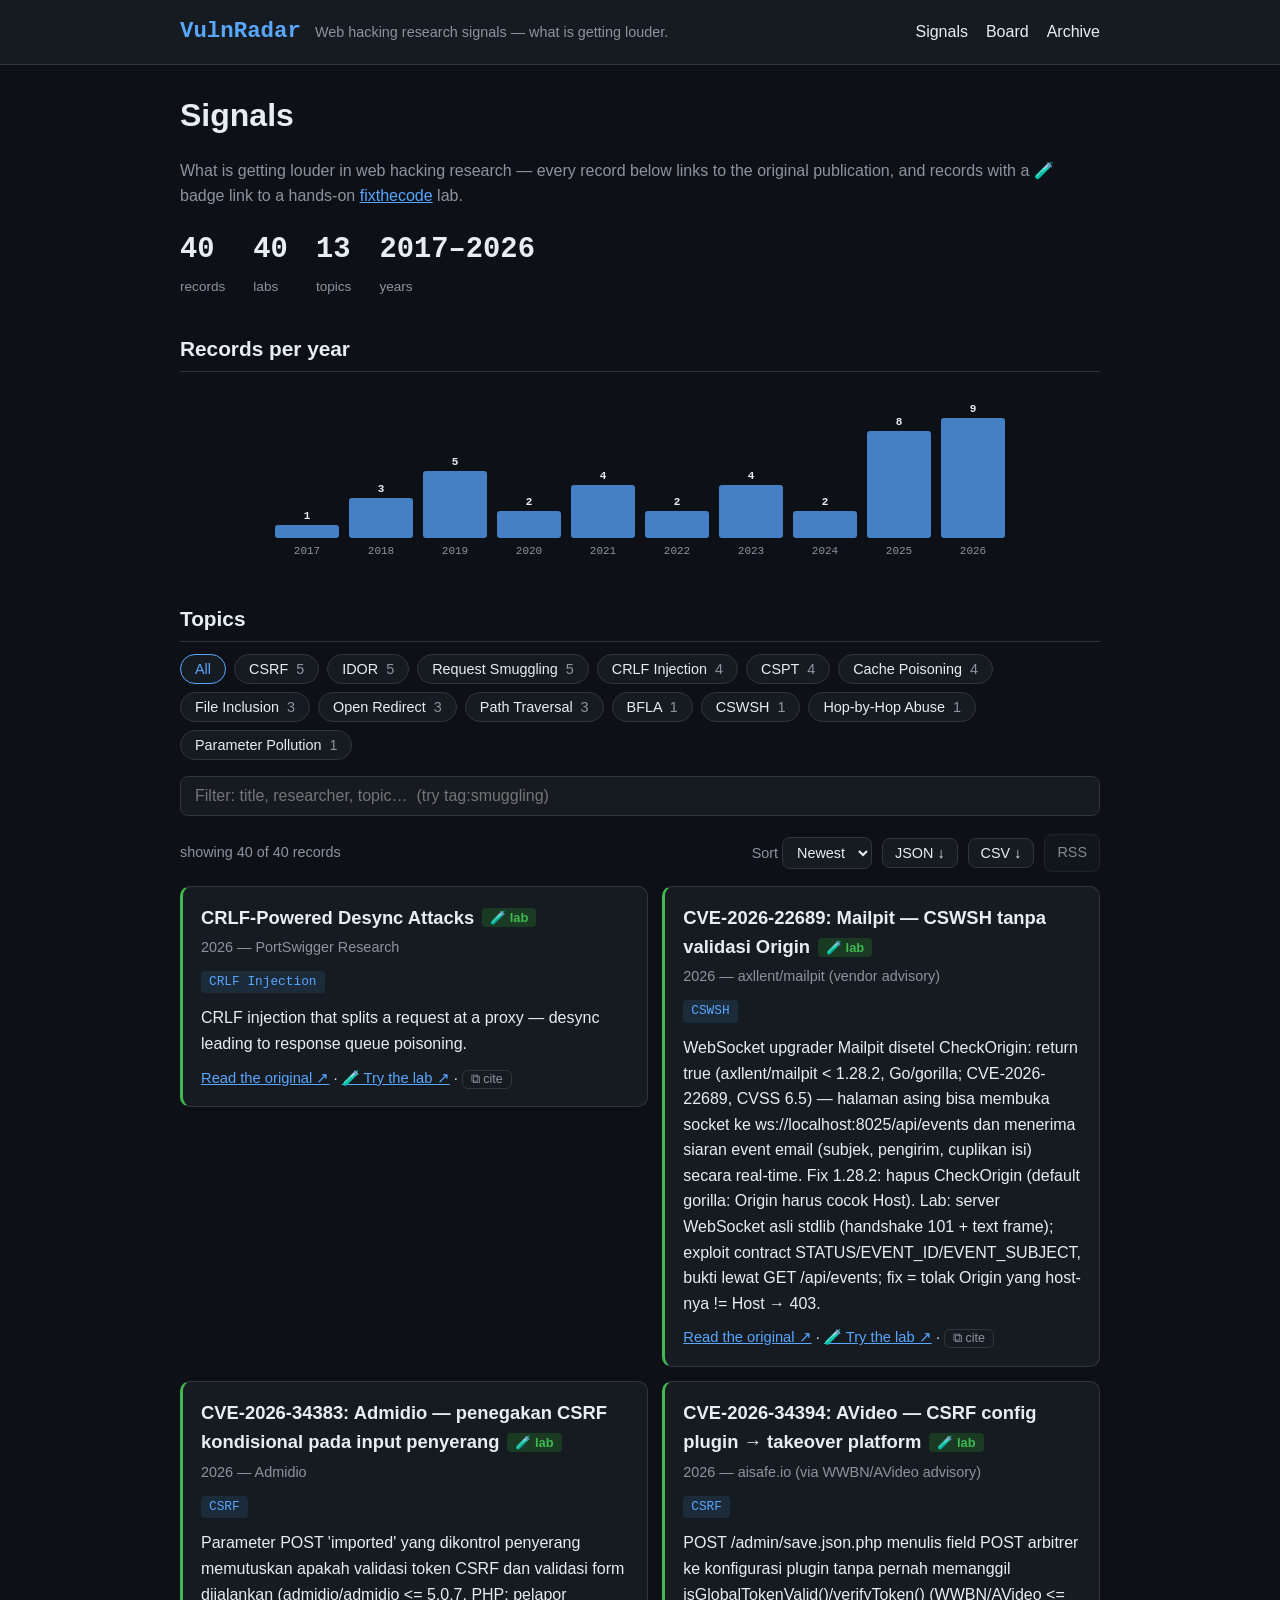
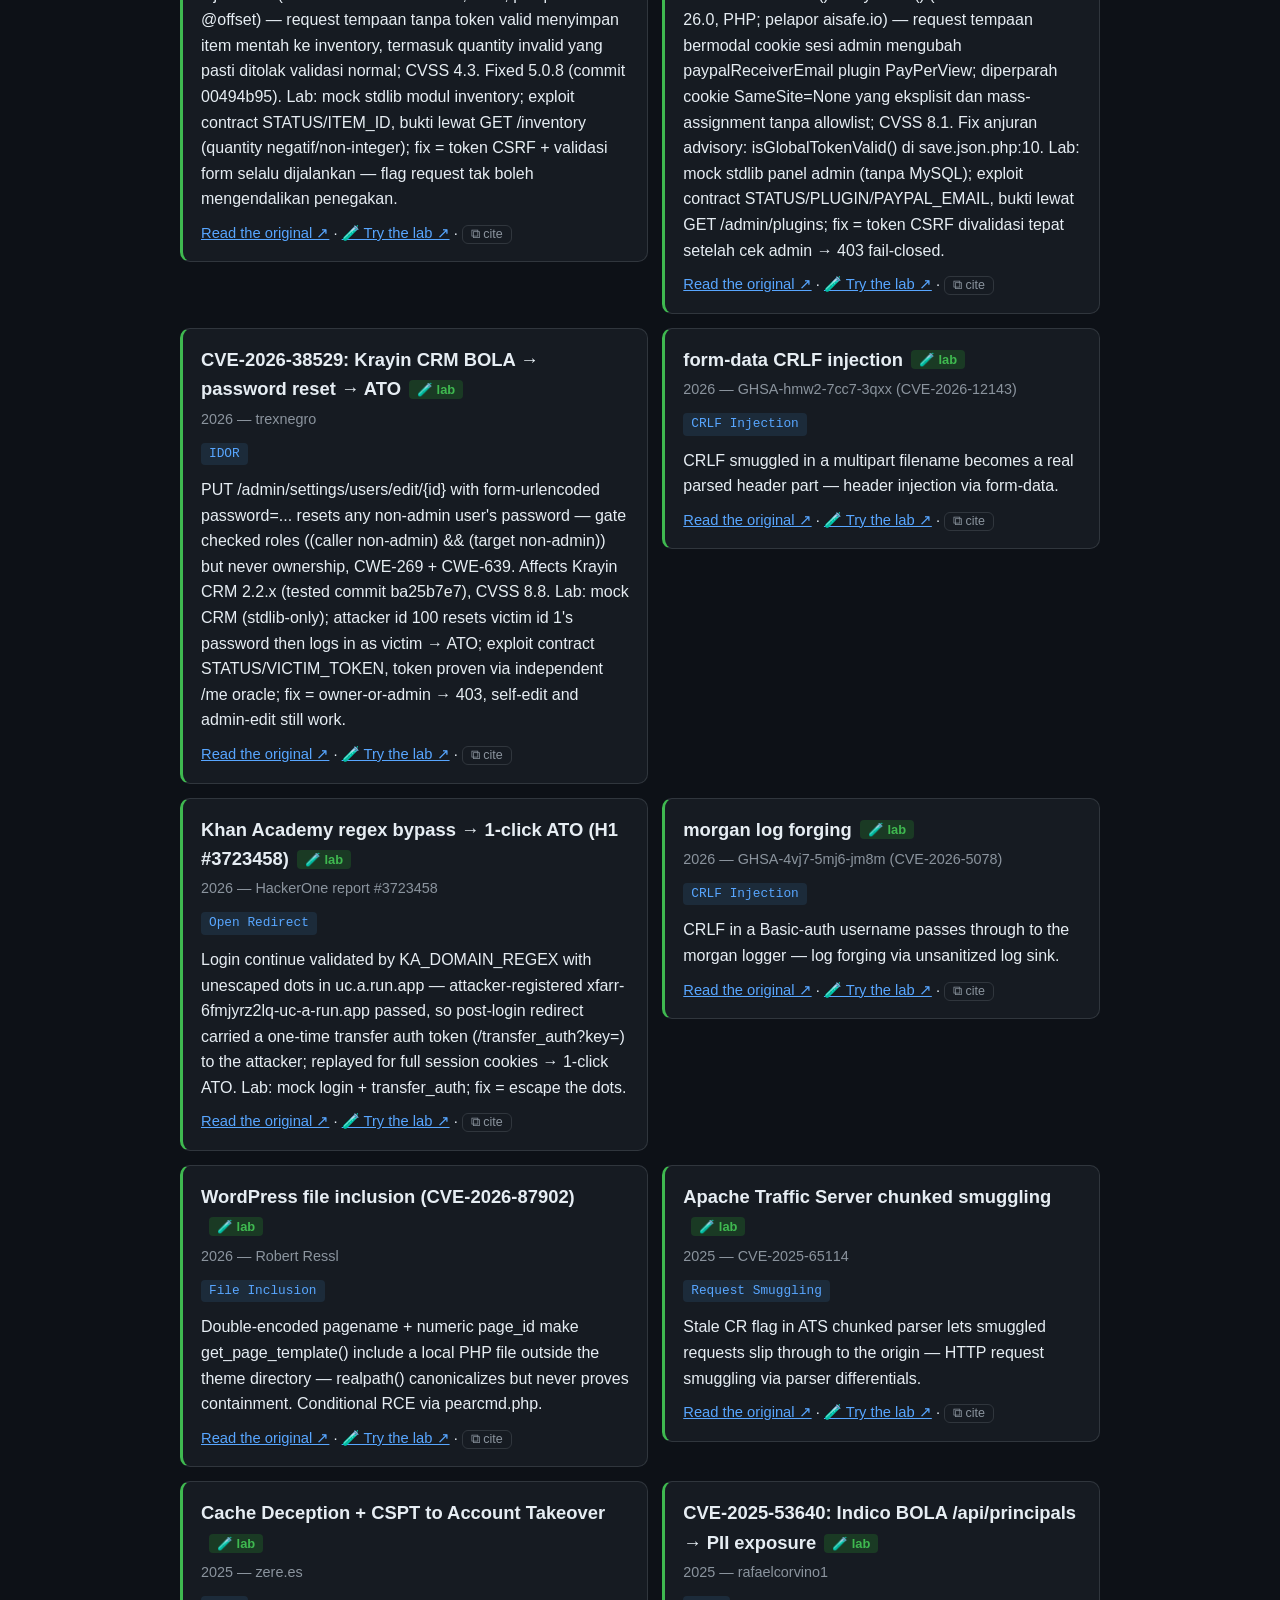
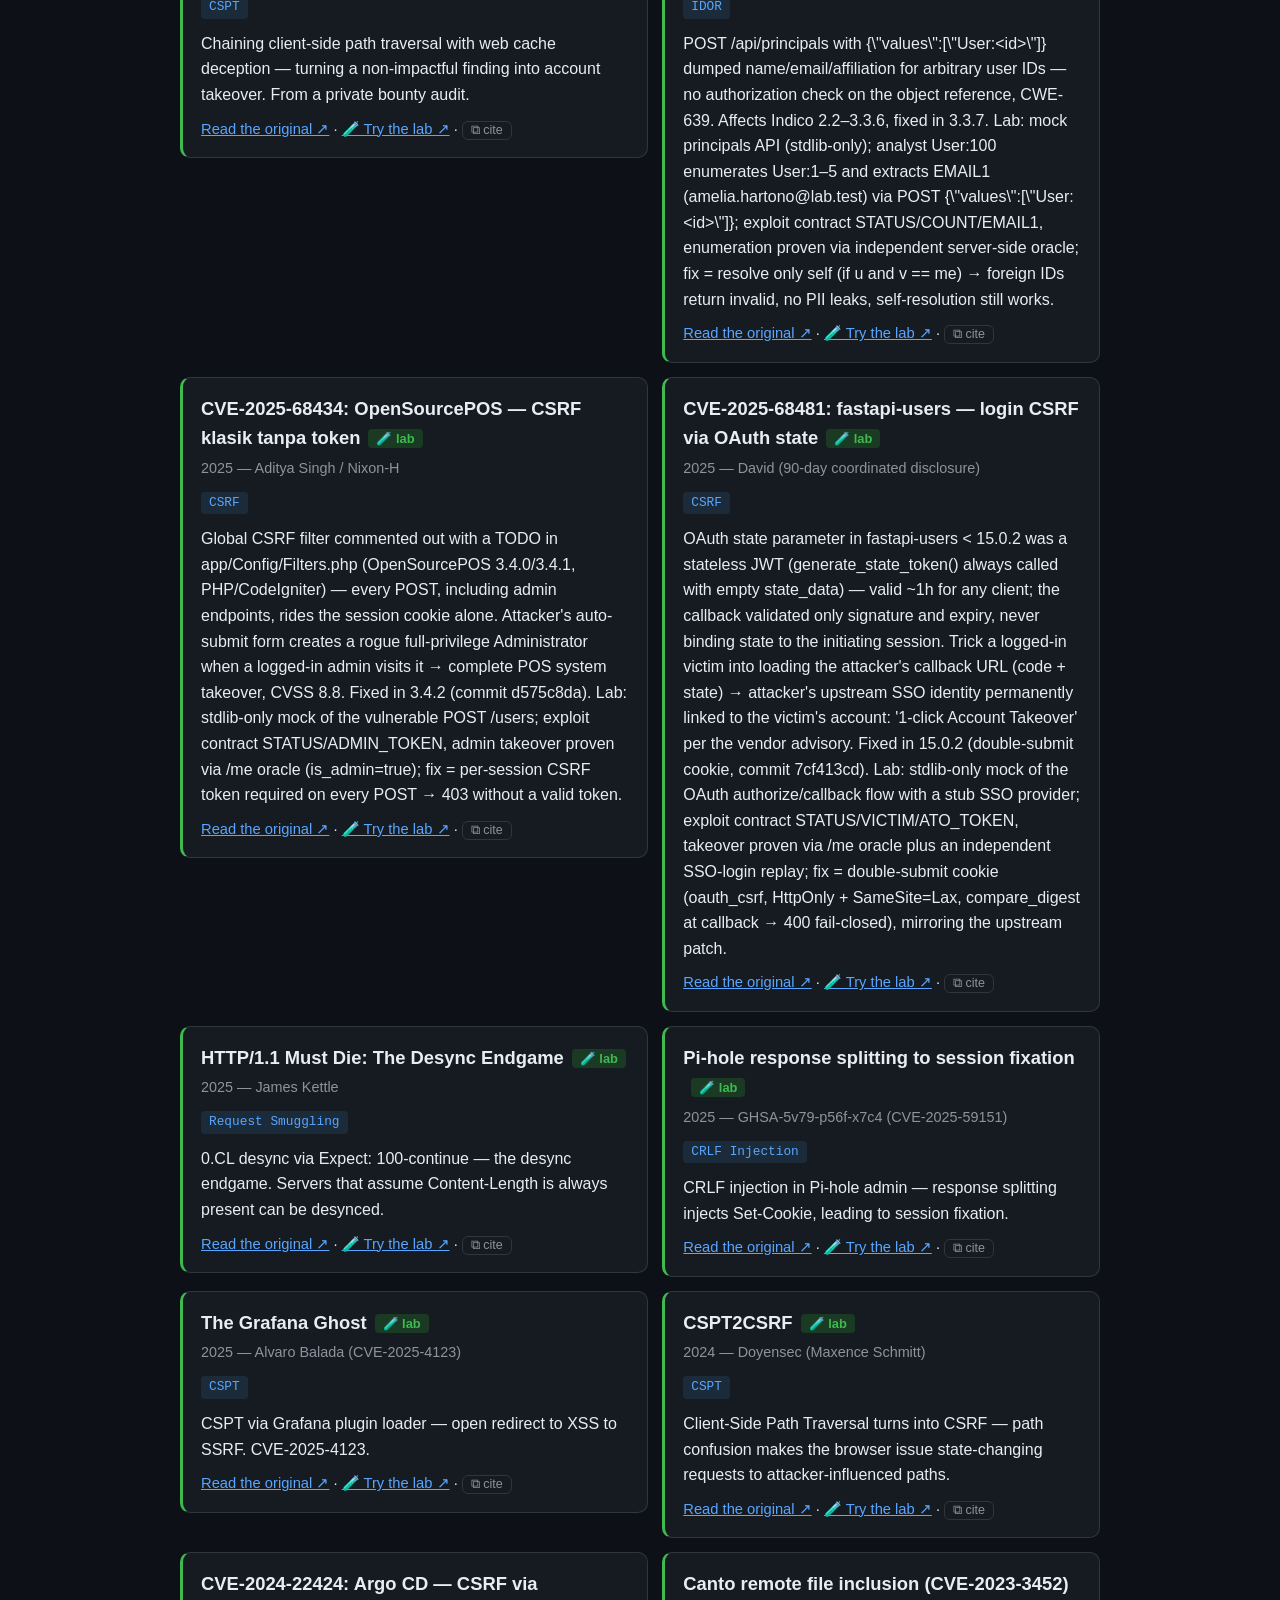
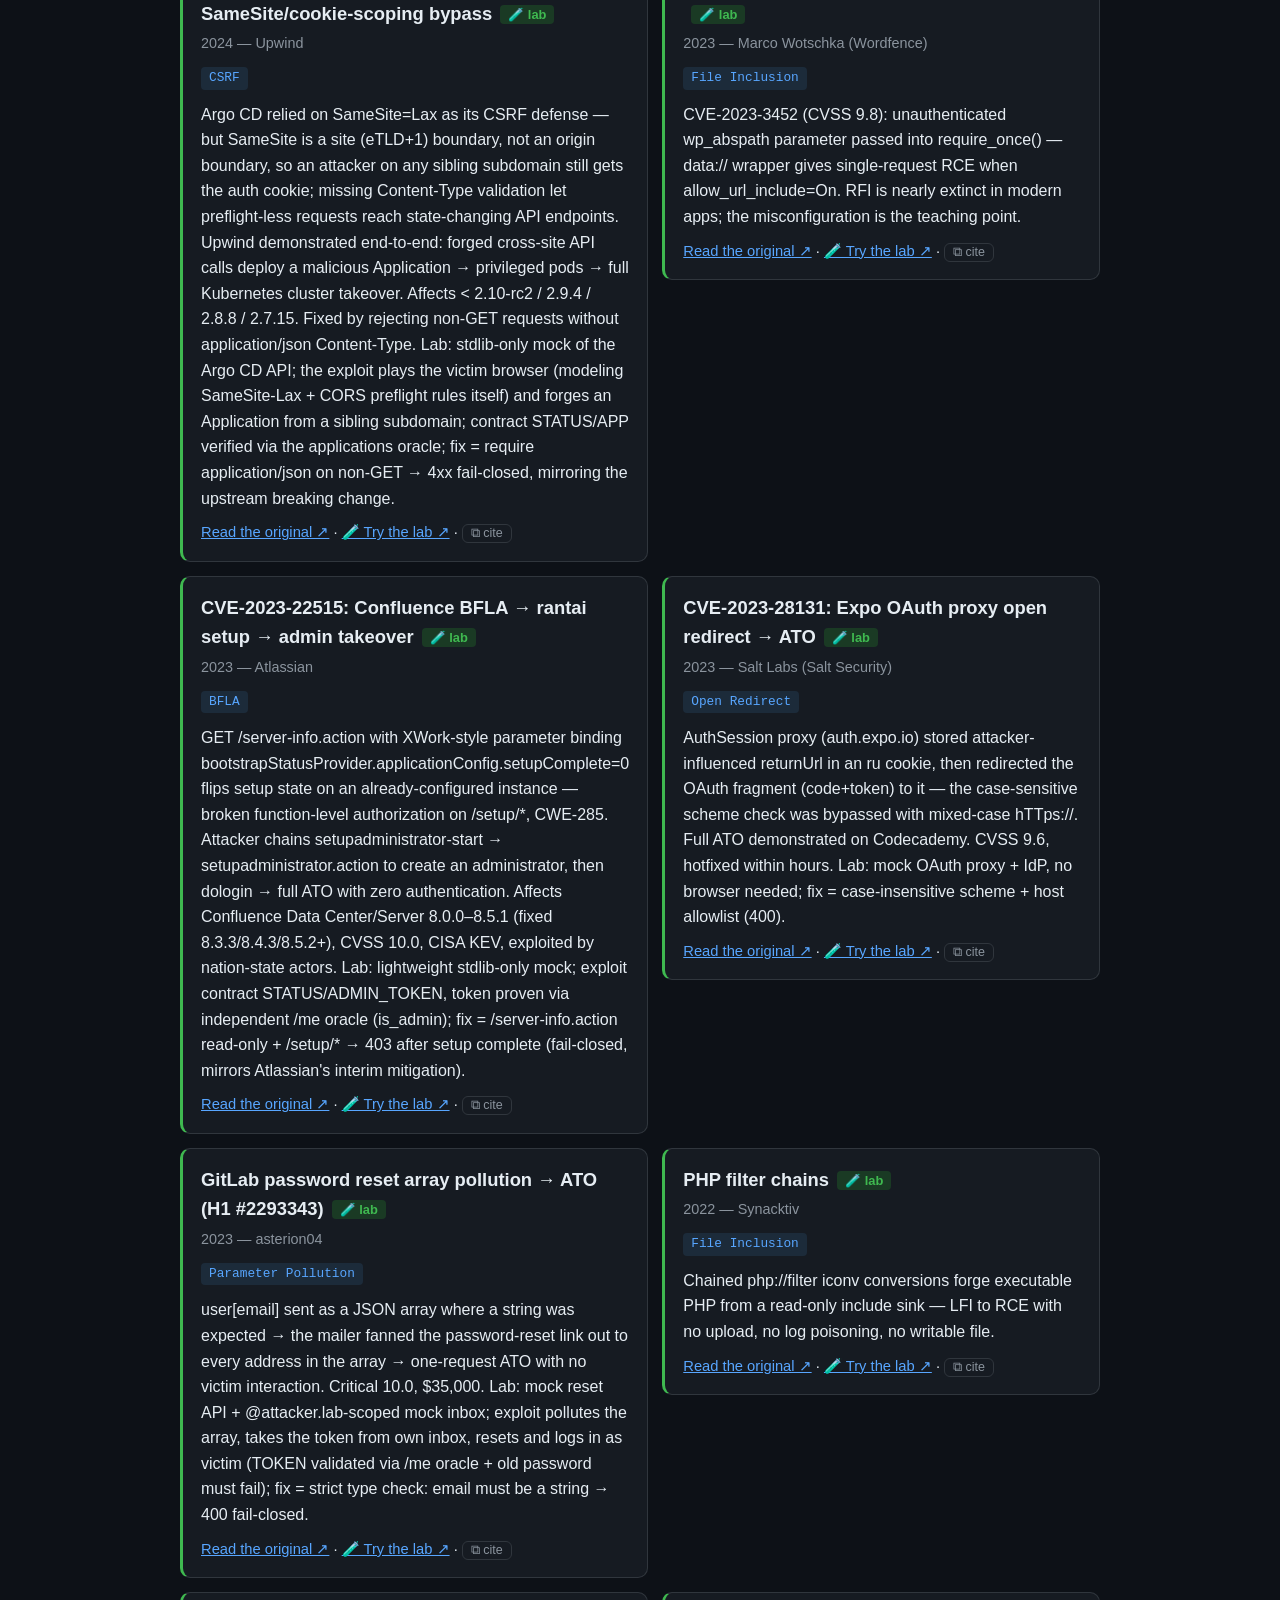
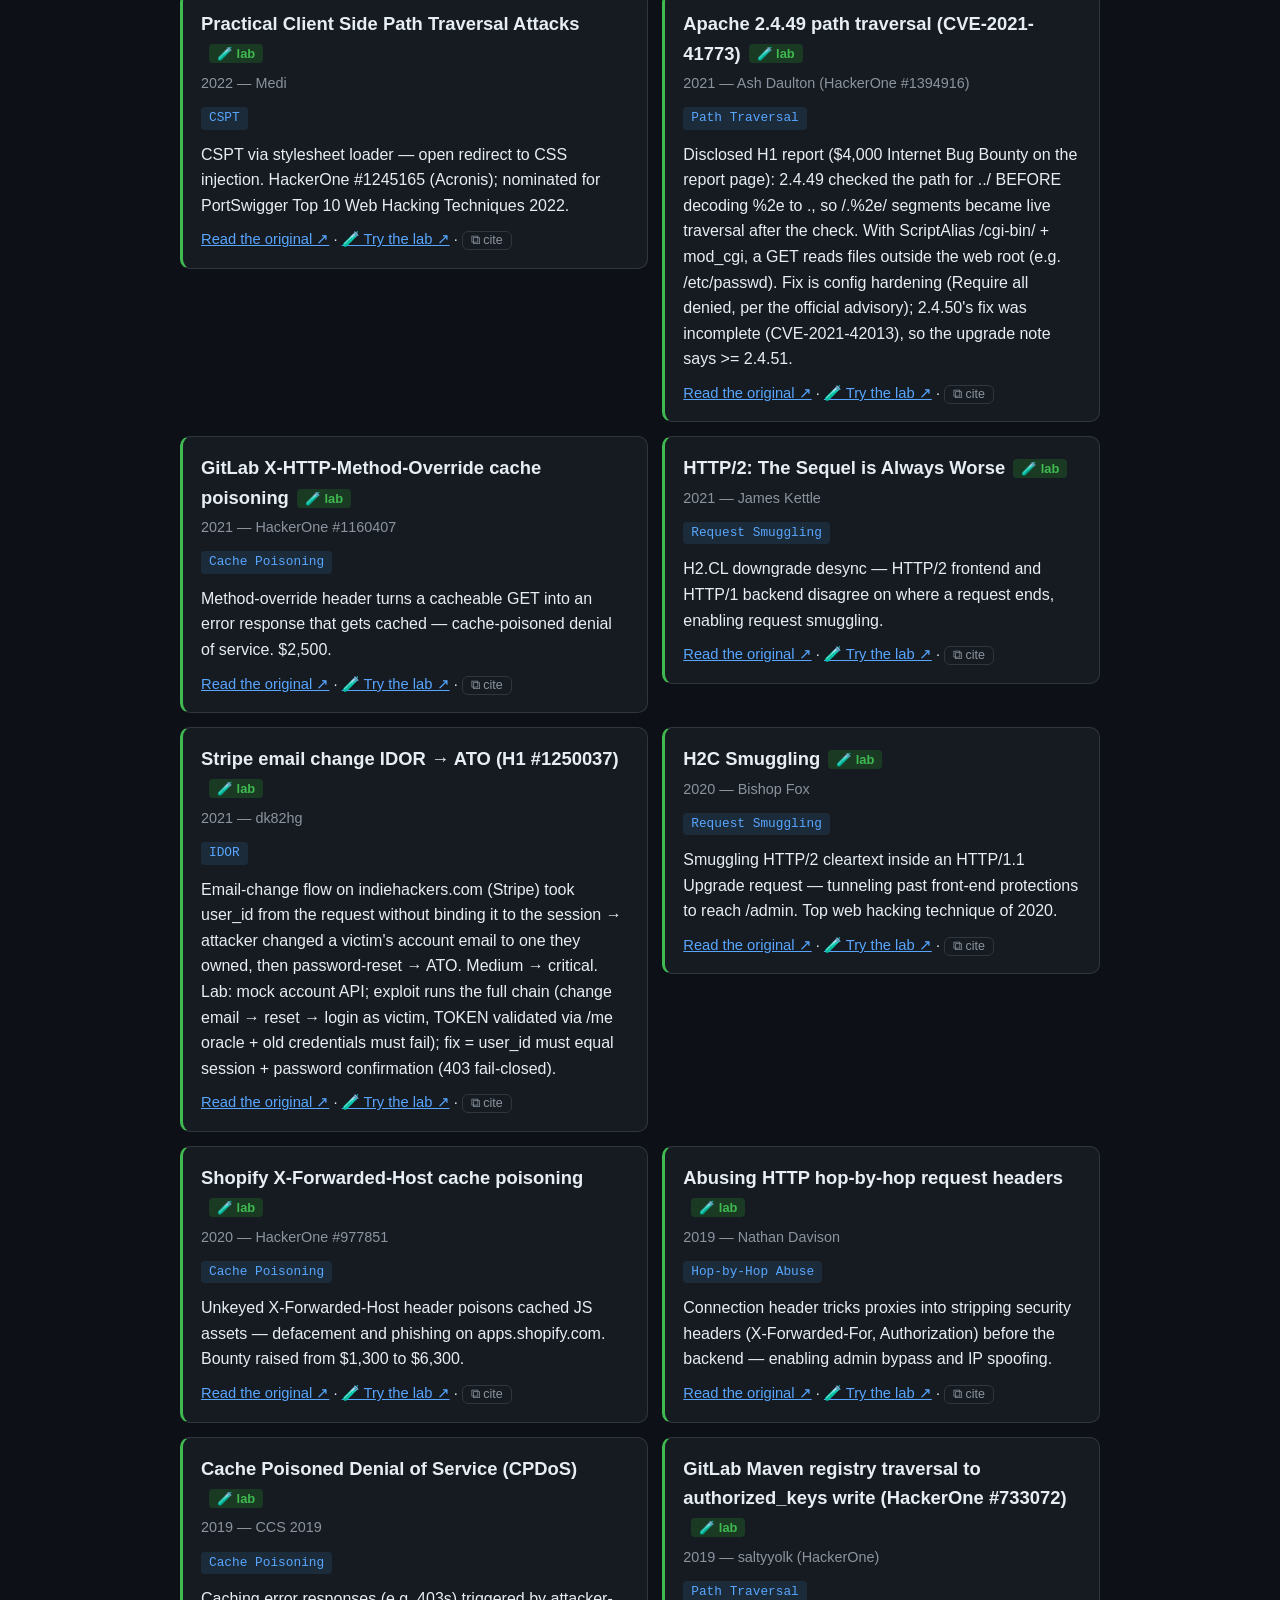
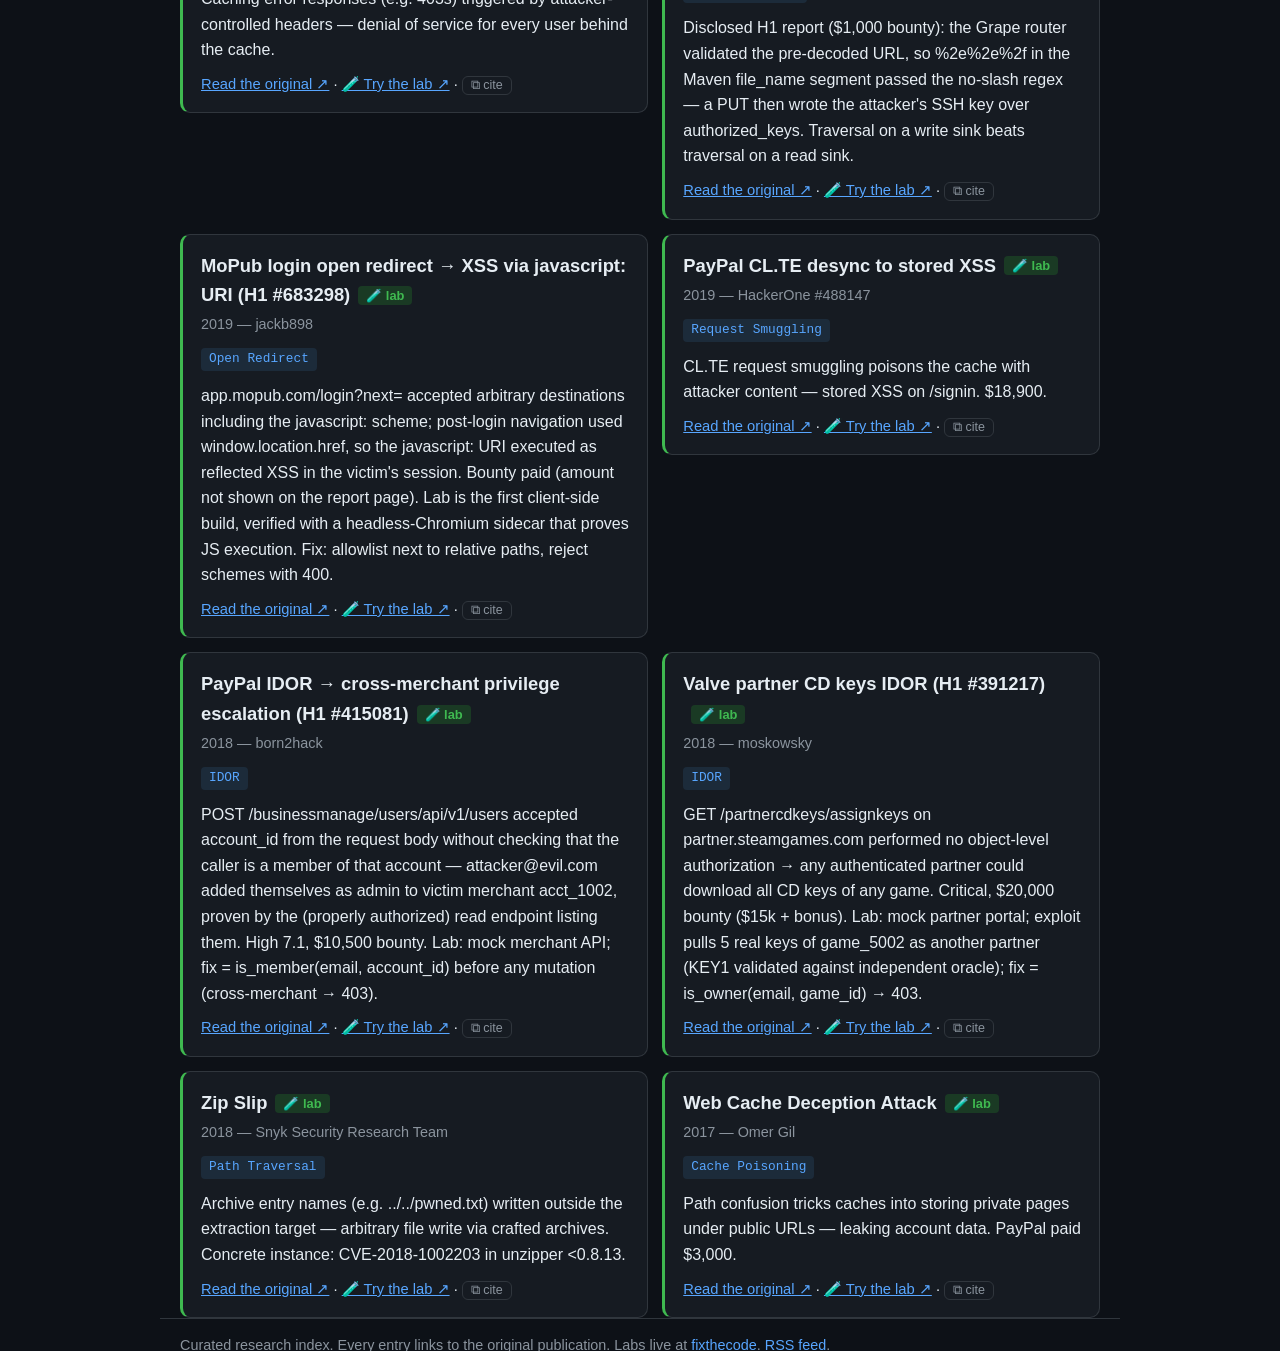
==== commit 58f2c29d: "Rebuild docs/ [skip ci]" ====
--- a/docs/index.html
+++ b/docs/index.html
@@ -16,7 +16,7 @@
   </div>
 </header>
 <main class="wrap">
-<h1>Signals</h1><p class="lede">What is getting louder in web hacking research — every record below links to the original publication, and records with a 🧪 badge link to a hands-on <a href="https://github.com/hengkerrusia/fixthecode">fixthecode</a> lab.</p><div class="stats"><div><b>39</b><span>records</span></div><div><b>39</b><span>labs</span></div><div><b>12</b><span>topics</span></div><div><b>2017–2026</b><span>years</span></div></div><h2>Records per year</h2><div class="chartwrap"><svg class="chart" viewBox="0 -24 730 164" style="max-width:730px" role="img" aria-label="records per year"><g class="bar" data-year="2017" tabindex="0" role="button" aria-label="2017: 1 records, activate to filter"><title>2017 — 1 records — click to filter</title><rect x="0" y="105" width="64" height="15"/><text x="32.0" y="136" text-anchor="middle">2017</text><text x="32.0" y="99" text-anchor="middle" class="count">1</text></g><g class="bar" data-year="2018" tabindex="0" role="button" aria-label="2018: 3 records, activate to filter"><title>2018 — 3 records — click to filter</title><rect x="74" y="75" width="64" height="45"/><text x="106.0" y="136" text-anchor="middle">2018</text><text x="106.0" y="69" text-anchor="middle" class="count">3</text></g><g class="bar" data-year="2019" tabindex="0" role="button" aria-label="2019: 5 records, activate to filter"><title>2019 — 5 records — click to filter</title><rect x="148" y="45" width="64" height="75"/><text x="180.0" y="136" text-anchor="middle">2019</text><text x="180.0" y="39" text-anchor="middle" class="count">5</text></g><g class="bar" data-year="2020" tabindex="0" role="button" aria-label="2020: 2 records, activate to filter"><title>2020 — 2 records — click to filter</title><rect x="222" y="90" width="64" height="30"/><text x="254.0" y="136" text-anchor="middle">2020</text><text x="254.0" y="84" text-anchor="middle" class="count">2</text></g><g class="bar" data-year="2021" tabindex="0" role="button" aria-label="2021: 4 records, activate to filter"><title>2021 — 4 records — click to filter</title><rect x="296" y="60" width="64" height="60"/><text x="328.0" y="136" text-anchor="middle">2021</text><text x="328.0" y="54" text-anchor="middle" class="count">4</text></g><g class="bar" data-year="2022" tabindex="0" role="button" aria-label="2022: 2 records, activate to filter"><title>2022 — 2 records — click to filter</title><rect x="370" y="90" width="64" height="30"/><text x="402.0" y="136" text-anchor="middle">2022</text><text x="402.0" y="84" text-anchor="middle" class="count">2</text></g><g class="bar" data-year="2023" tabindex="0" role="button" aria-label="2023: 4 records, activate to filter"><title>2023 — 4 records — click to filter</title><rect x="444" y="60" width="64" height="60"/><text x="476.0" y="136" text-anchor="middle">2023</text><text x="476.0" y="54" text-anchor="middle" class="count">4</text></g><g class="bar" data-year="2024" tabindex="0" role="button" aria-label="2024: 2 records, activate to filter"><title>2024 — 2 records — click to filter</title><rect x="518" y="90" width="64" height="30"/><text x="550.0" y="136" text-anchor="middle">2024</text><text x="550.0" y="84" text-anchor="middle" class="count">2</text></g><g class="bar" data-year="2025" tabindex="0" role="button" aria-label="2025: 8 records, activate to filter"><title>2025 — 8 records — click to filter</title><rect x="592" y="0" width="64" height="120"/><text x="624.0" y="136" text-anchor="middle">2025</text><text x="624.0" y="-6" text-anchor="middle" class="count">8</text></g><g class="bar" data-year="2026" tabindex="0" role="button" aria-label="2026: 8 records, activate to filter"><title>2026 — 8 records — click to filter</title><rect x="666" y="0" width="64" height="120"/><text x="698.0" y="136" text-anchor="middle">2026</text><text x="698.0" y="-6" text-anchor="middle" class="count">8</text></g></svg></div><h2>Topics</h2><div class="filters"><button class="filter active" data-topic="">All</button><button class="filter" data-topic="CSRF">CSRF <i>5</i></button><button class="filter" data-topic="IDOR">IDOR <i>5</i></button><button class="filter" data-topic="Request Smuggling">Request Smuggling <i>5</i></button><button class="filter" data-topic="CRLF Injection">CRLF Injection <i>4</i></button><button class="filter" data-topic="CSPT">CSPT <i>4</i></button><button class="filter" data-topic="Cache Poisoning">Cache Poisoning <i>4</i></button><button class="filter" data-topic="File Inclusion">File Inclusion <i>3</i></button><button class="filter" data-topic="Open Redirect">Open Redirect <i>3</i></button><button class="filter" data-topic="Path Traversal">Path Traversal <i>3</i></button><button class="filter" data-topic="BFLA">BFLA <i>1</i></button><button class="filter" data-topic="Hop-by-Hop Abuse">Hop-by-Hop Abuse <i>1</i></button><button class="filter" data-topic="Parameter Pollution">Parameter Pollution <i>1</i></button></div><input id="q" type="search" placeholder="Filter: title, researcher, topic…  (try tag:smuggling)"><div class="toolbar"><span id="count" aria-live="polite"></span><label class="sortwrap">Sort <select id="sort" aria-label="sort records"><option value="newest">Newest</option><option value="oldest">Oldest</option><option value="az">A–Z</option></select></label><button id="exp-json" class="toolbtn" title="Download the current view as JSON">JSON ↓</button><button id="exp-csv" class="toolbtn" title="Download the current view as CSV">CSV ↓</button><a class="toolbtn link" href="feed.xml" title="RSS feed of records">RSS</a></div><div id="activefilters"></div><div id="cards"></div><script>const TOPICS = ["BFLA", "CRLF Injection", "CSPT", "CSRF", "Cache Poisoning", "File Inclusion", "Hop-by-Hop Abuse", "IDOR", "Open Redirect", "Parameter Pollution", "Path Traversal", "Request Smuggling"];</script>
+<h1>Signals</h1><p class="lede">What is getting louder in web hacking research — every record below links to the original publication, and records with a 🧪 badge link to a hands-on <a href="https://github.com/hengkerrusia/fixthecode">fixthecode</a> lab.</p><div class="stats"><div><b>40</b><span>records</span></div><div><b>40</b><span>labs</span></div><div><b>13</b><span>topics</span></div><div><b>2017–2026</b><span>years</span></div></div><h2>Records per year</h2><div class="chartwrap"><svg class="chart" viewBox="0 -24 730 164" style="max-width:730px" role="img" aria-label="records per year"><g class="bar" data-year="2017" tabindex="0" role="button" aria-label="2017: 1 records, activate to filter"><title>2017 — 1 records — click to filter</title><rect x="0" y="107" width="64" height="13"/><text x="32.0" y="136" text-anchor="middle">2017</text><text x="32.0" y="101" text-anchor="middle" class="count">1</text></g><g class="bar" data-year="2018" tabindex="0" role="button" aria-label="2018: 3 records, activate to filter"><title>2018 — 3 records — click to filter</title><rect x="74" y="80" width="64" height="40"/><text x="106.0" y="136" text-anchor="middle">2018</text><text x="106.0" y="74" text-anchor="middle" class="count">3</text></g><g class="bar" data-year="2019" tabindex="0" role="button" aria-label="2019: 5 records, activate to filter"><title>2019 — 5 records — click to filter</title><rect x="148" y="53" width="64" height="67"/><text x="180.0" y="136" text-anchor="middle">2019</text><text x="180.0" y="47" text-anchor="middle" class="count">5</text></g><g class="bar" data-year="2020" tabindex="0" role="button" aria-label="2020: 2 records, activate to filter"><title>2020 — 2 records — click to filter</title><rect x="222" y="93" width="64" height="27"/><text x="254.0" y="136" text-anchor="middle">2020</text><text x="254.0" y="87" text-anchor="middle" class="count">2</text></g><g class="bar" data-year="2021" tabindex="0" role="button" aria-label="2021: 4 records, activate to filter"><title>2021 — 4 records — click to filter</title><rect x="296" y="67" width="64" height="53"/><text x="328.0" y="136" text-anchor="middle">2021</text><text x="328.0" y="61" text-anchor="middle" class="count">4</text></g><g class="bar" data-year="2022" tabindex="0" role="button" aria-label="2022: 2 records, activate to filter"><title>2022 — 2 records — click to filter</title><rect x="370" y="93" width="64" height="27"/><text x="402.0" y="136" text-anchor="middle">2022</text><text x="402.0" y="87" text-anchor="middle" class="count">2</text></g><g class="bar" data-year="2023" tabindex="0" role="button" aria-label="2023: 4 records, activate to filter"><title>2023 — 4 records — click to filter</title><rect x="444" y="67" width="64" height="53"/><text x="476.0" y="136" text-anchor="middle">2023</text><text x="476.0" y="61" text-anchor="middle" class="count">4</text></g><g class="bar" data-year="2024" tabindex="0" role="button" aria-label="2024: 2 records, activate to filter"><title>2024 — 2 records — click to filter</title><rect x="518" y="93" width="64" height="27"/><text x="550.0" y="136" text-anchor="middle">2024</text><text x="550.0" y="87" text-anchor="middle" class="count">2</text></g><g class="bar" data-year="2025" tabindex="0" role="button" aria-label="2025: 8 records, activate to filter"><title>2025 — 8 records — click to filter</title><rect x="592" y="13" width="64" height="107"/><text x="624.0" y="136" text-anchor="middle">2025</text><text x="624.0" y="7" text-anchor="middle" class="count">8</text></g><g class="bar" data-year="2026" tabindex="0" role="button" aria-label="2026: 9 records, activate to filter"><title>2026 — 9 records — click to filter</title><rect x="666" y="0" width="64" height="120"/><text x="698.0" y="136" text-anchor="middle">2026</text><text x="698.0" y="-6" text-anchor="middle" class="count">9</text></g></svg></div><h2>Topics</h2><div class="filters"><button class="filter active" data-topic="">All</button><button class="filter" data-topic="CSRF">CSRF <i>5</i></button><button class="filter" data-topic="IDOR">IDOR <i>5</i></button><button class="filter" data-topic="Request Smuggling">Request Smuggling <i>5</i></button><button class="filter" data-topic="CRLF Injection">CRLF Injection <i>4</i></button><button class="filter" data-topic="CSPT">CSPT <i>4</i></button><button class="filter" data-topic="Cache Poisoning">Cache Poisoning <i>4</i></button><button class="filter" data-topic="File Inclusion">File Inclusion <i>3</i></button><button class="filter" data-topic="Open Redirect">Open Redirect <i>3</i></button><button class="filter" data-topic="Path Traversal">Path Traversal <i>3</i></button><button class="filter" data-topic="BFLA">BFLA <i>1</i></button><button class="filter" data-topic="CSWSH">CSWSH <i>1</i></button><button class="filter" data-topic="Hop-by-Hop Abuse">Hop-by-Hop Abuse <i>1</i></button><button class="filter" data-topic="Parameter Pollution">Parameter Pollution <i>1</i></button></div><input id="q" type="search" placeholder="Filter: title, researcher, topic…  (try tag:smuggling)"><div class="toolbar"><span id="count" aria-live="polite"></span><label class="sortwrap">Sort <select id="sort" aria-label="sort records"><option value="newest">Newest</option><option value="oldest">Oldest</option><option value="az">A–Z</option></select></label><button id="exp-json" class="toolbtn" title="Download the current view as JSON">JSON ↓</button><button id="exp-csv" class="toolbtn" title="Download the current view as CSV">CSV ↓</button><a class="toolbtn link" href="feed.xml" title="RSS feed of records">RSS</a></div><div id="activefilters"></div><div id="cards"></div><script>const TOPICS = ["BFLA", "CRLF Injection", "CSPT", "CSRF", "CSWSH", "Cache Poisoning", "File Inclusion", "Hop-by-Hop Abuse", "IDOR", "Open Redirect", "Parameter Pollution", "Path Traversal", "Request Smuggling"];</script>
 <script src="app.js"></script>
 </main>
 <footer class="wrap"><p>Curated research index. Every entry links to the original publication. Labs live at <a href="https://github.com/hengkerrusia/fixthecode">fixthecode</a>. <a href="feed.xml">RSS feed</a>.</p></footer>
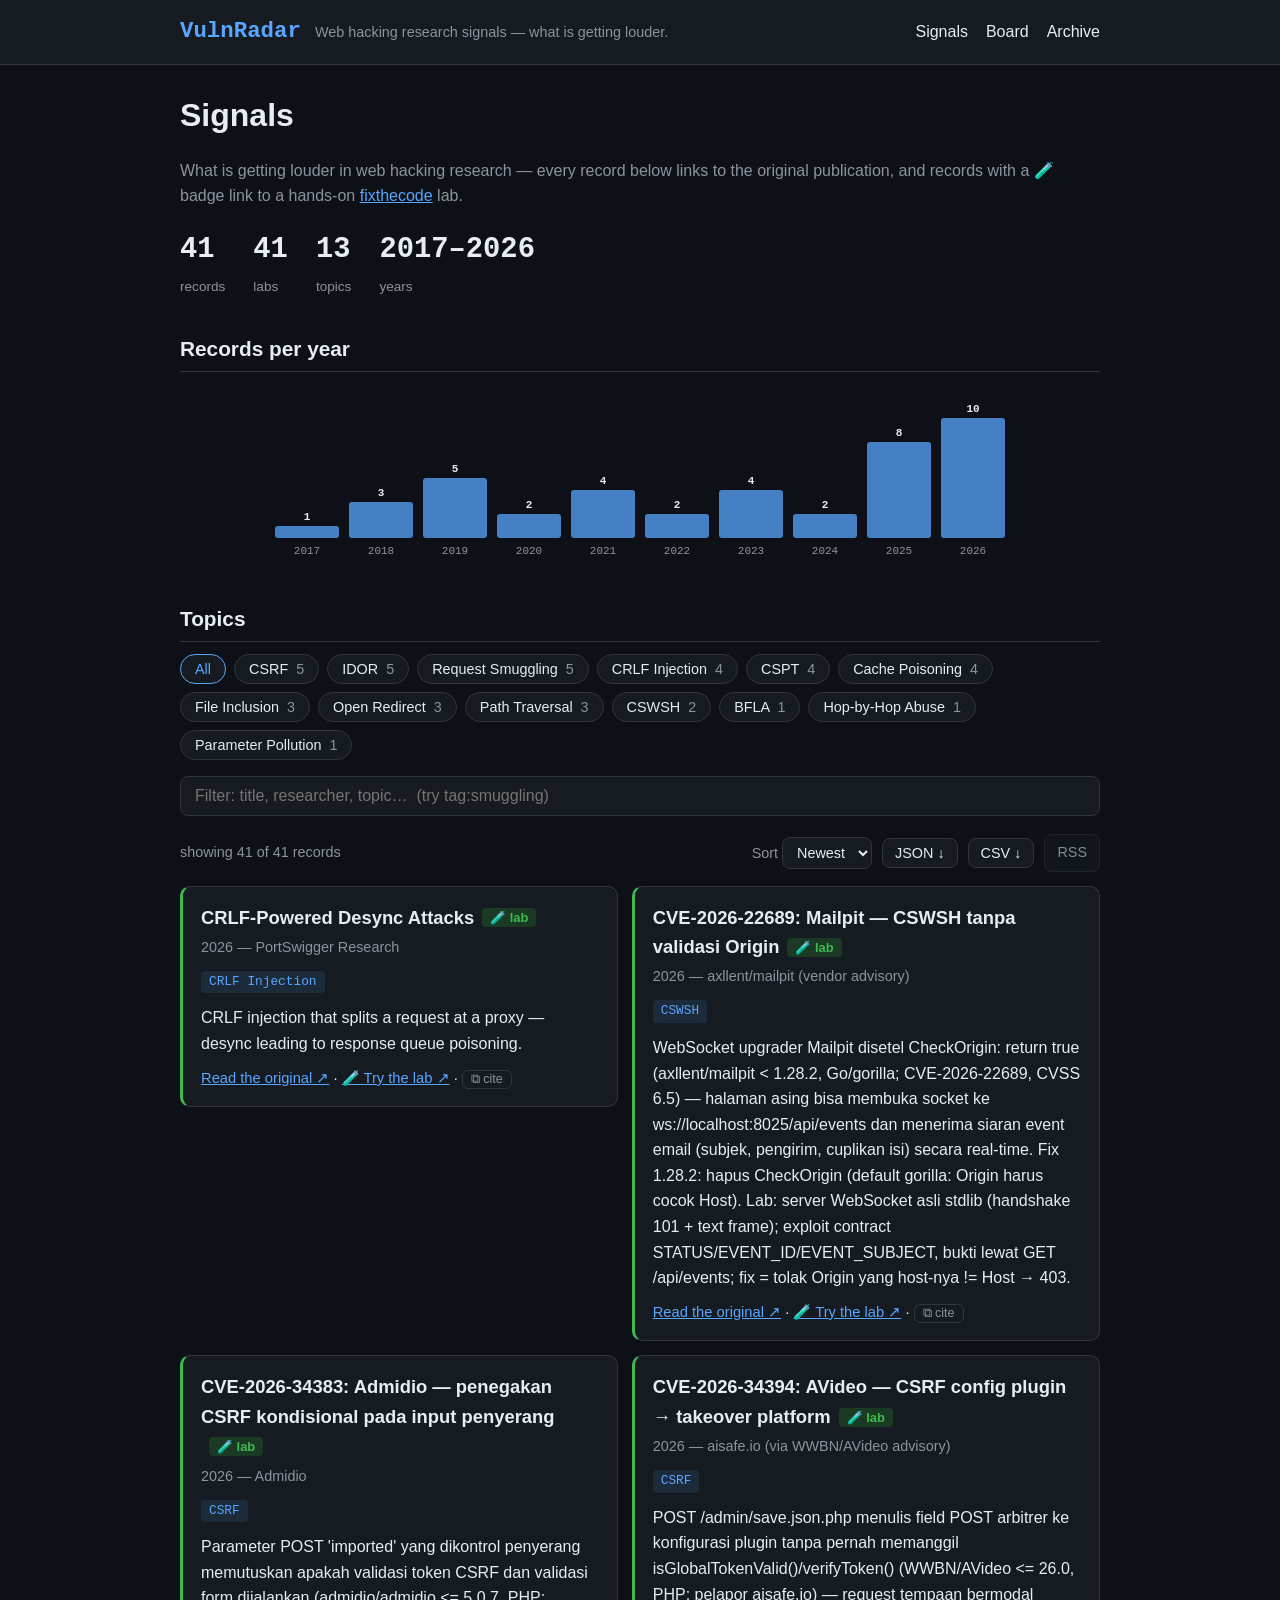
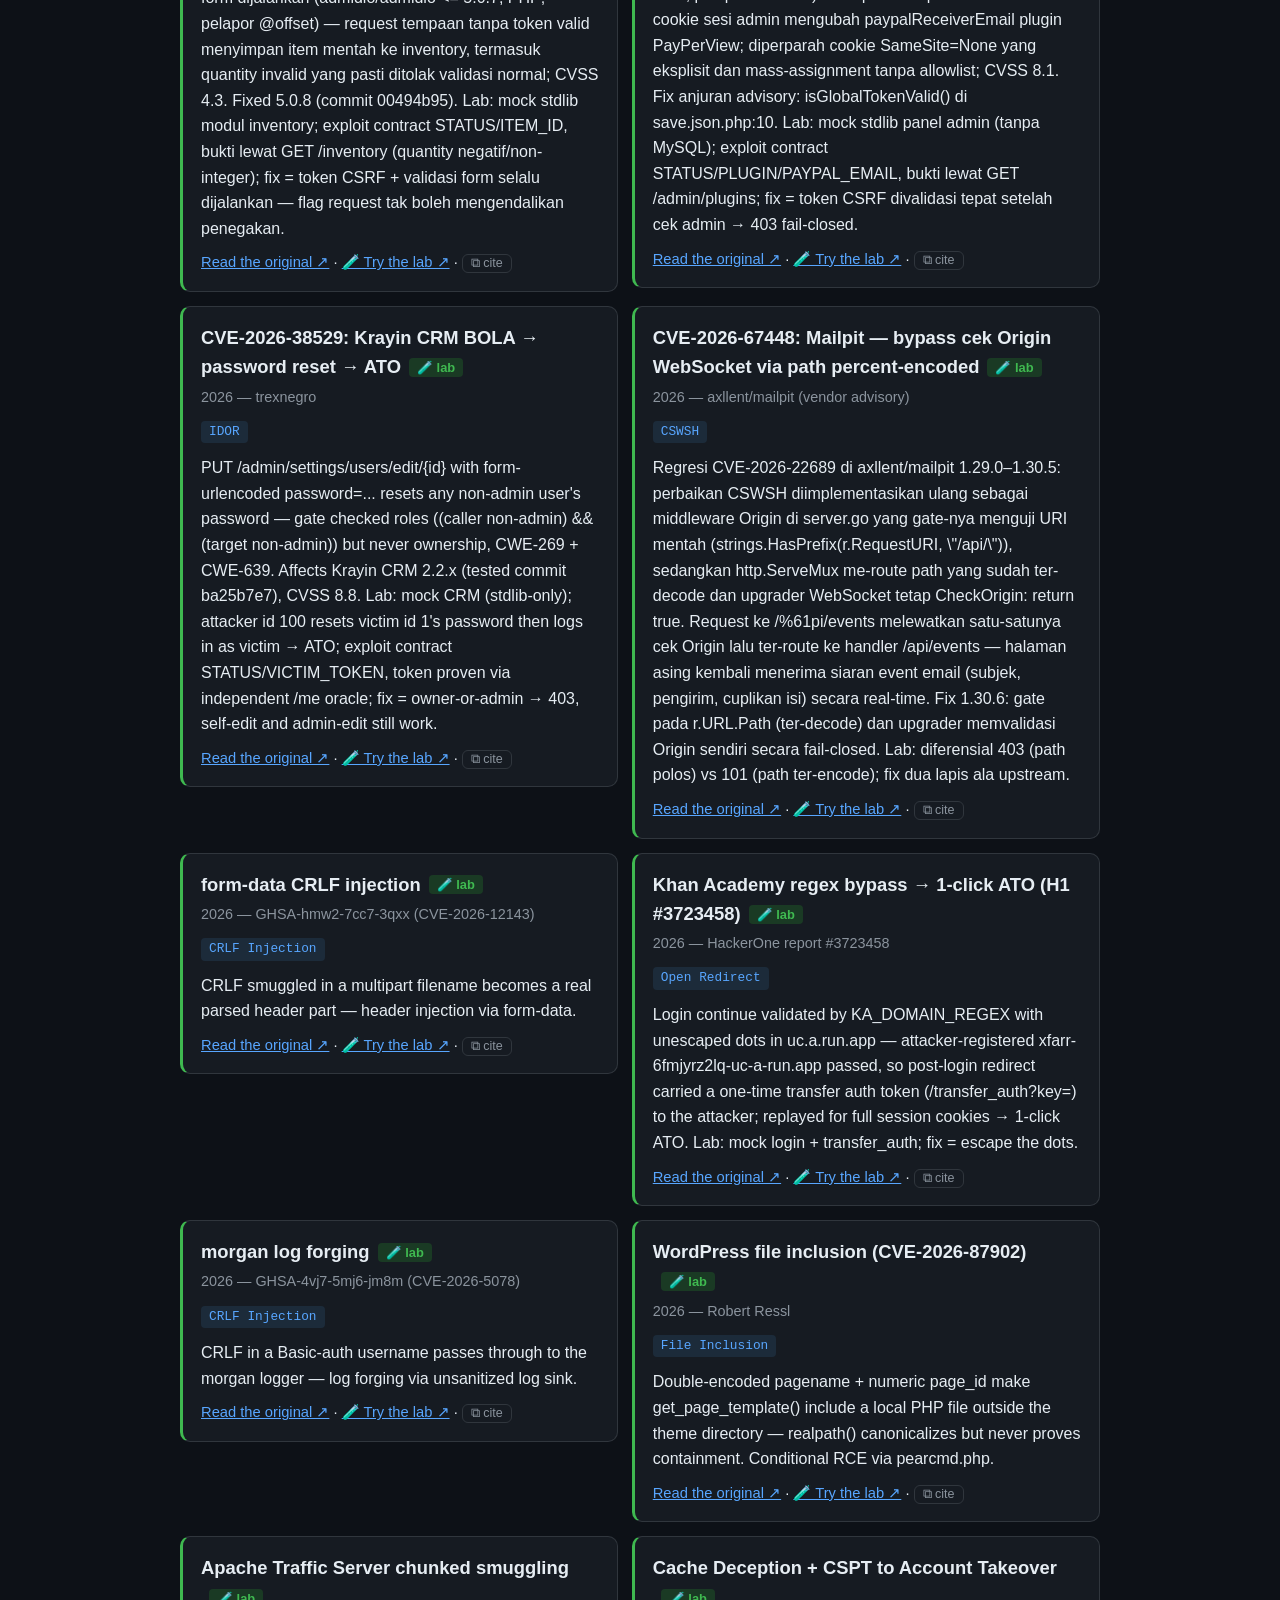
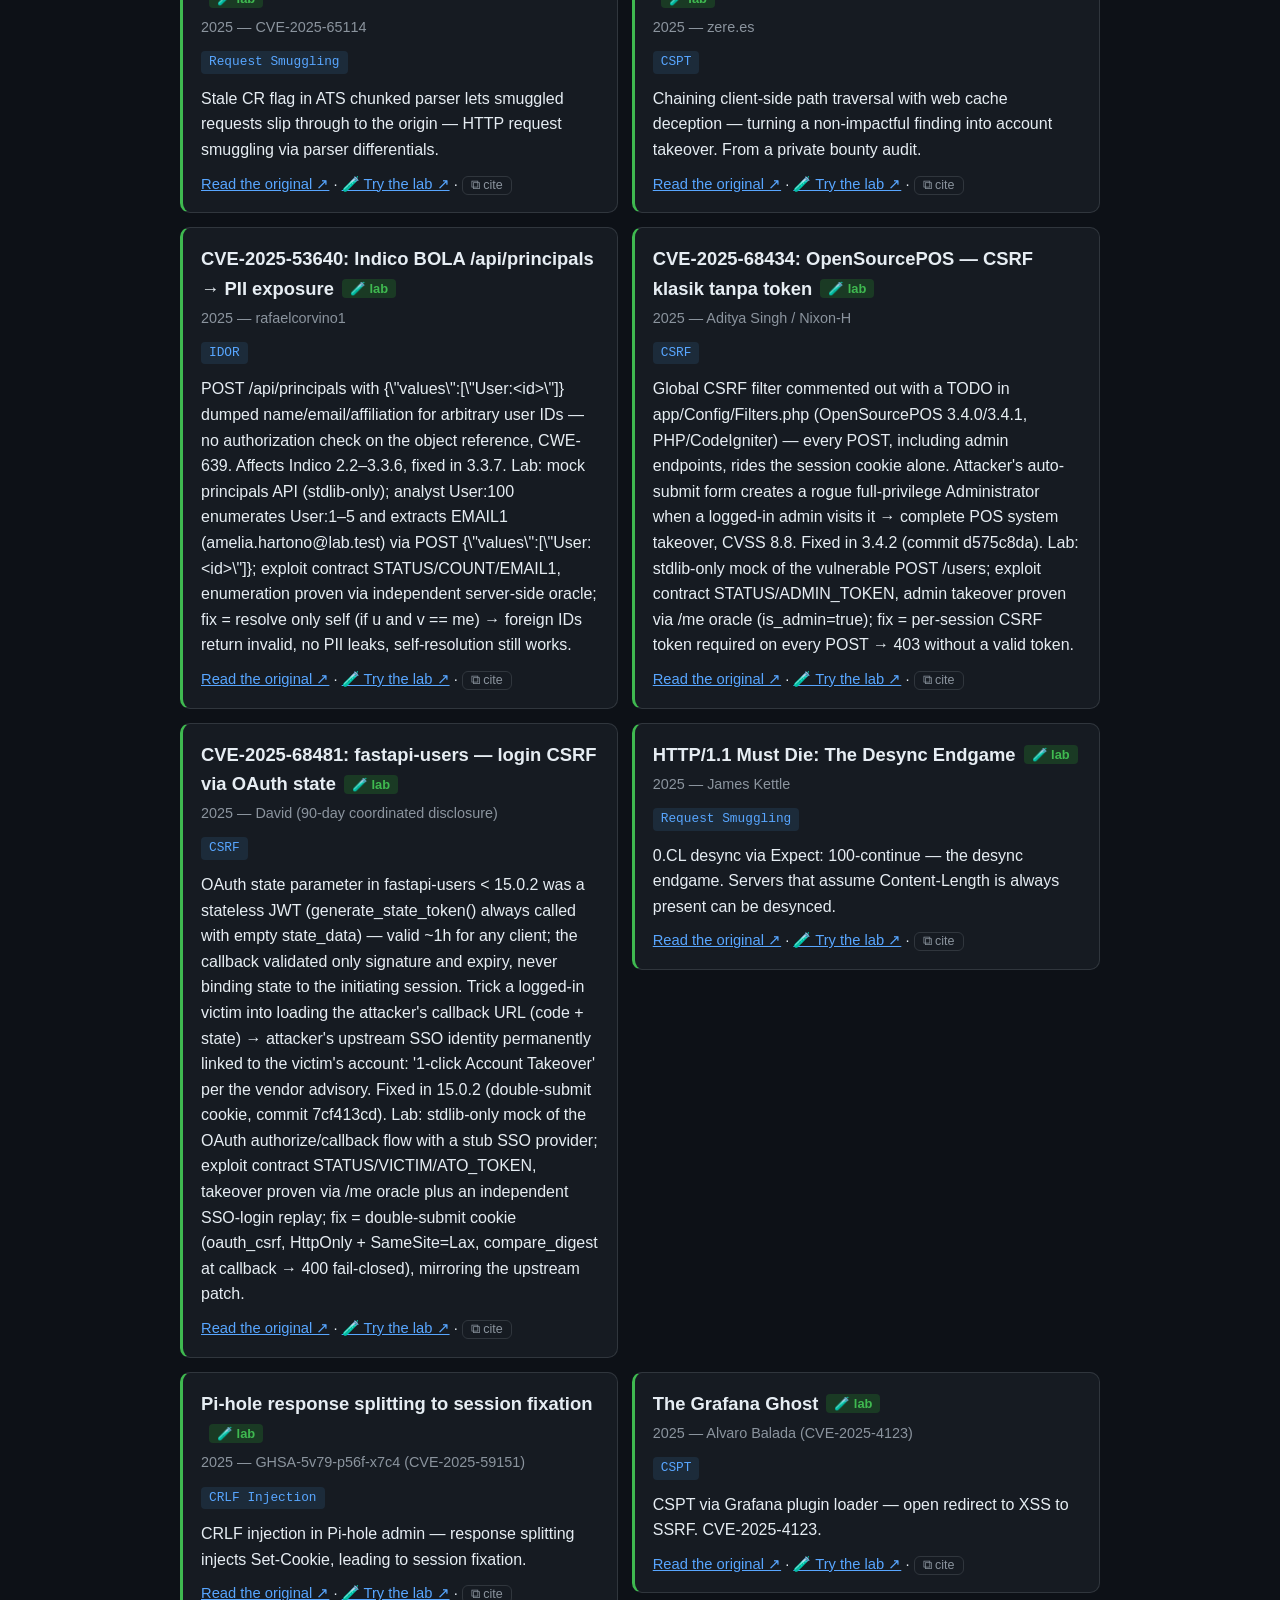
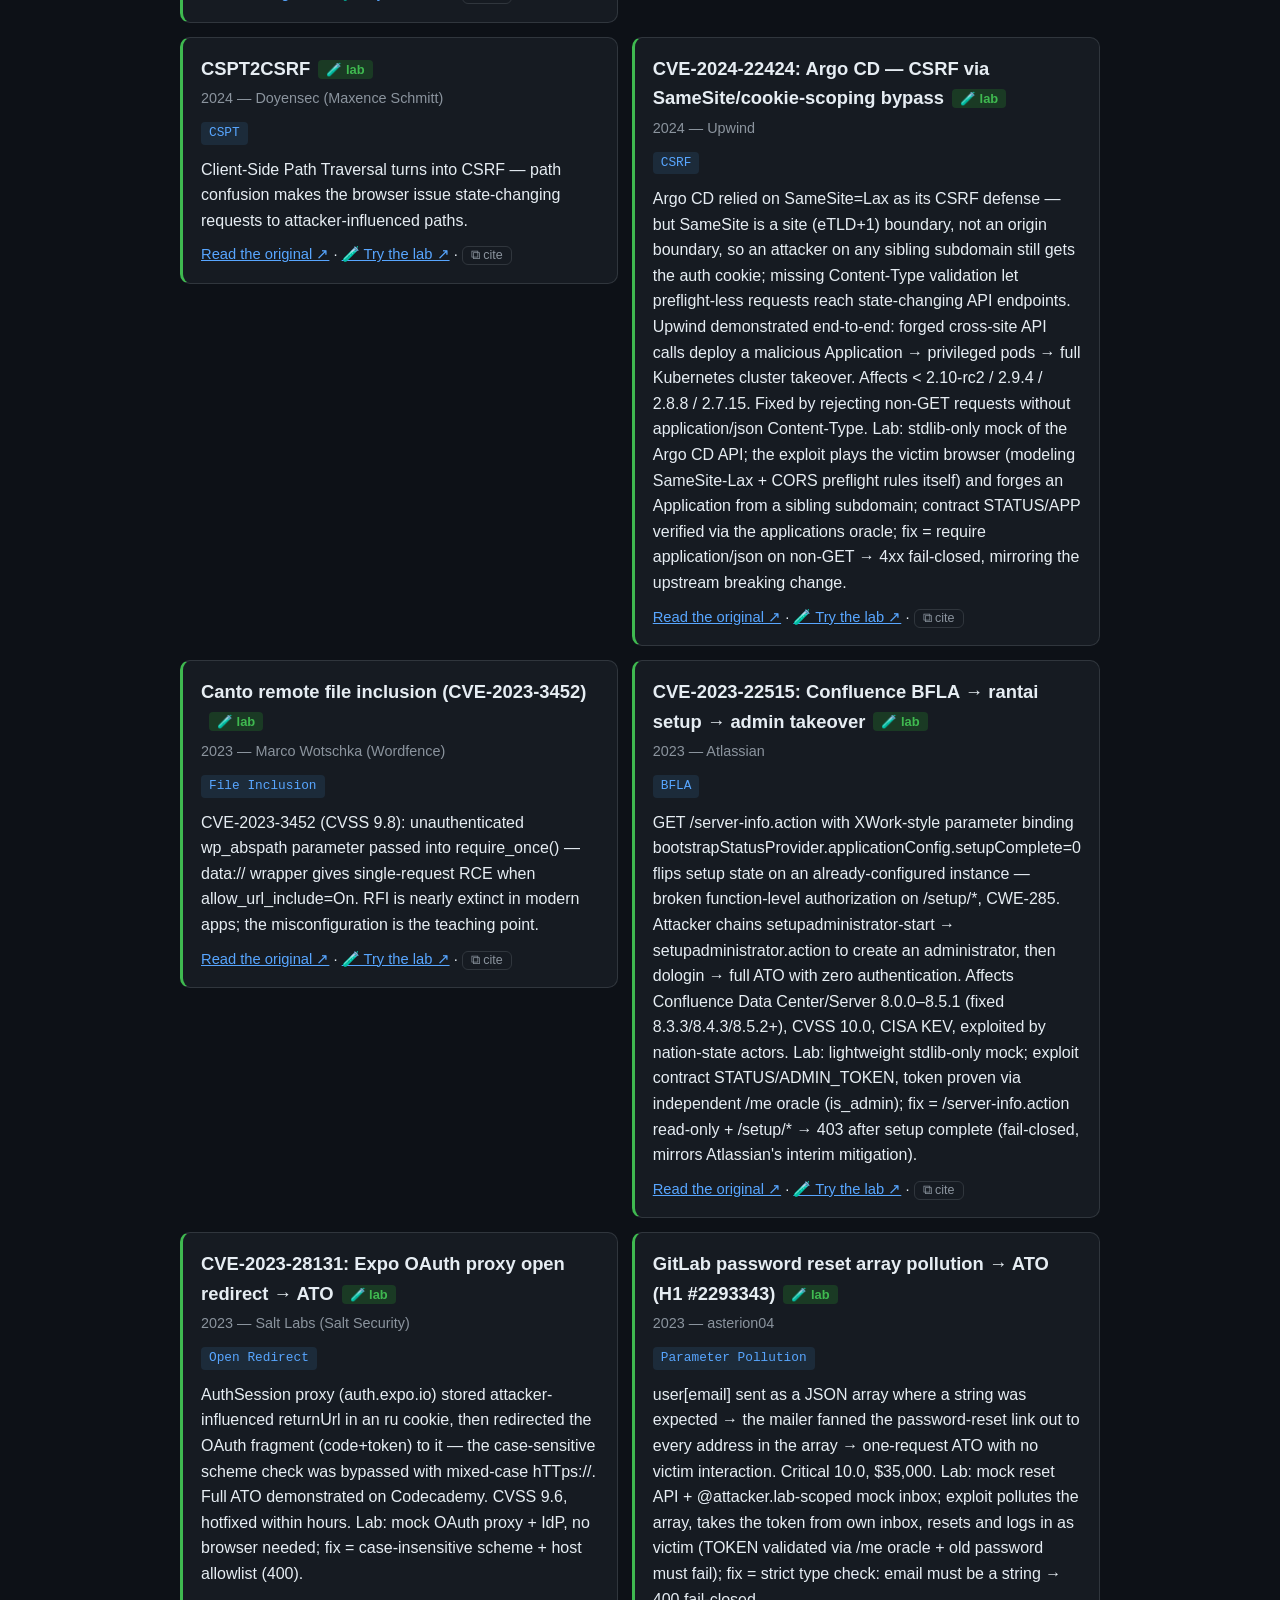
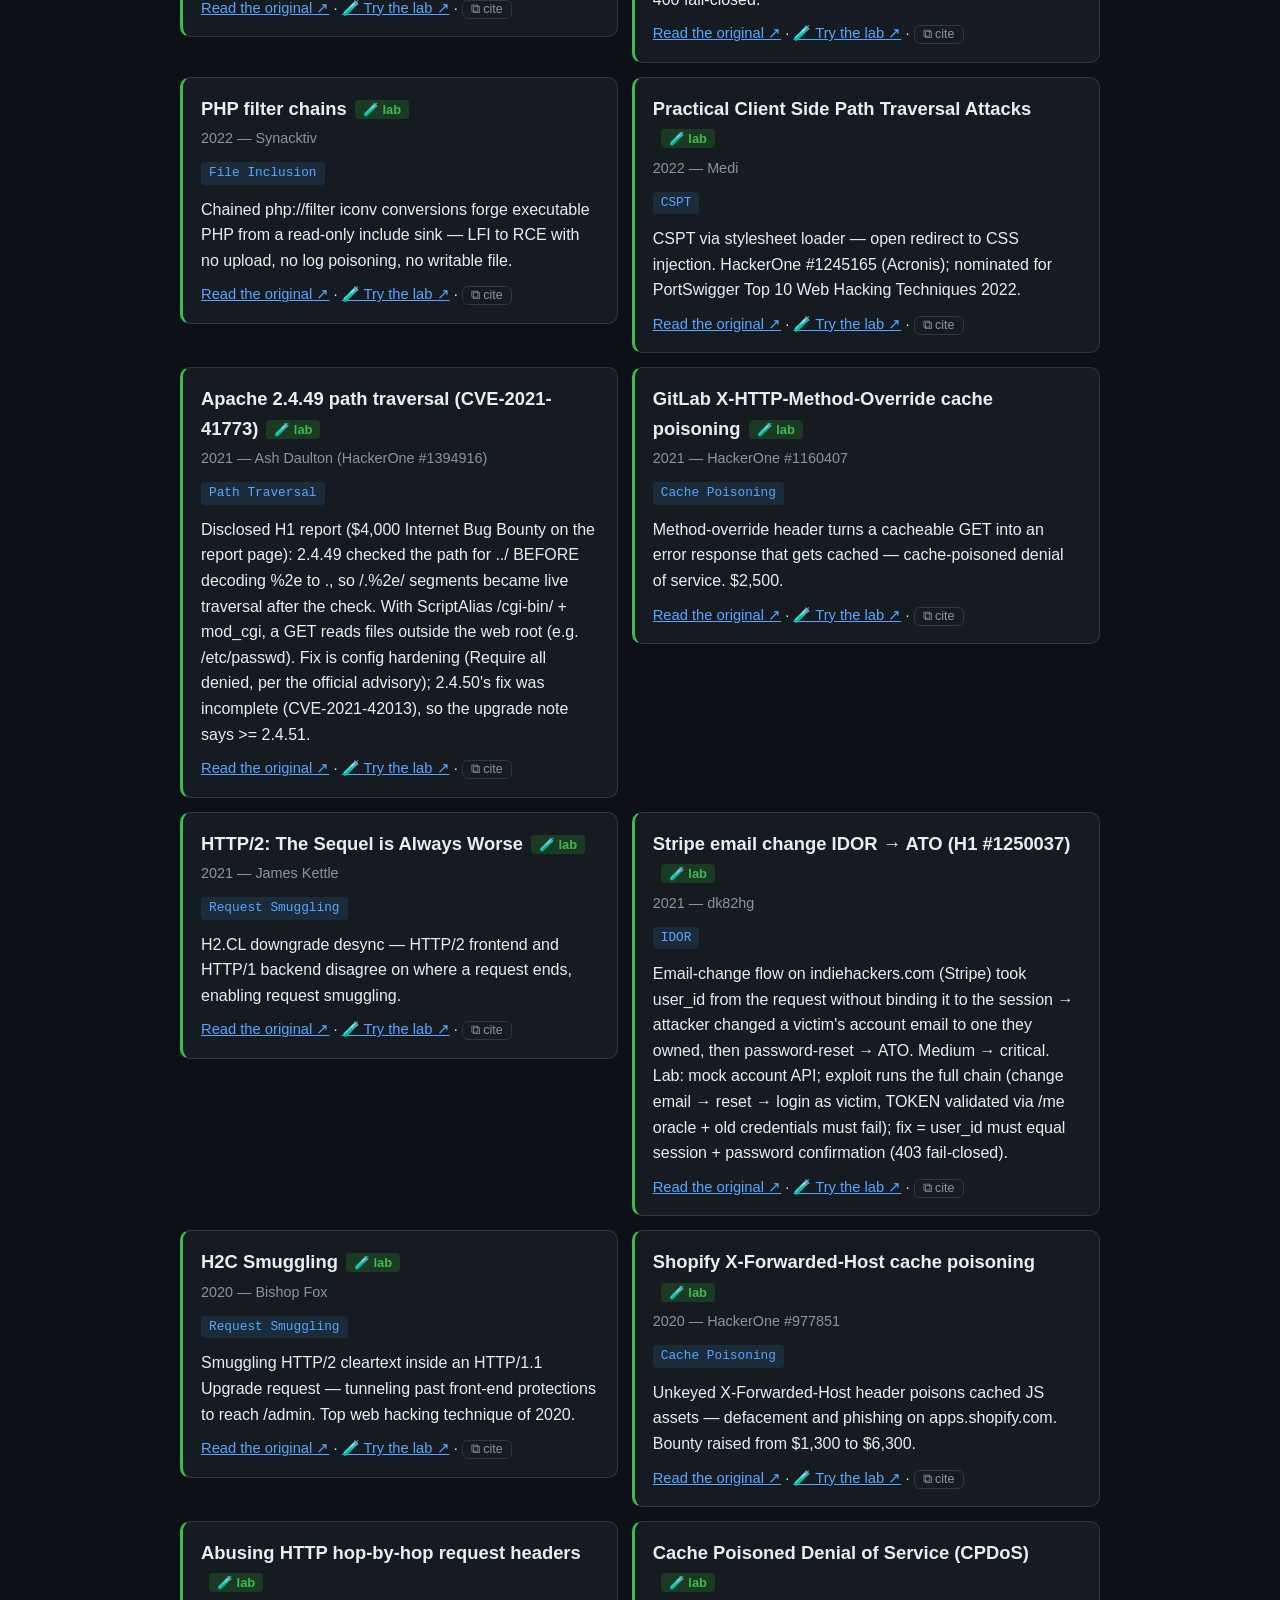
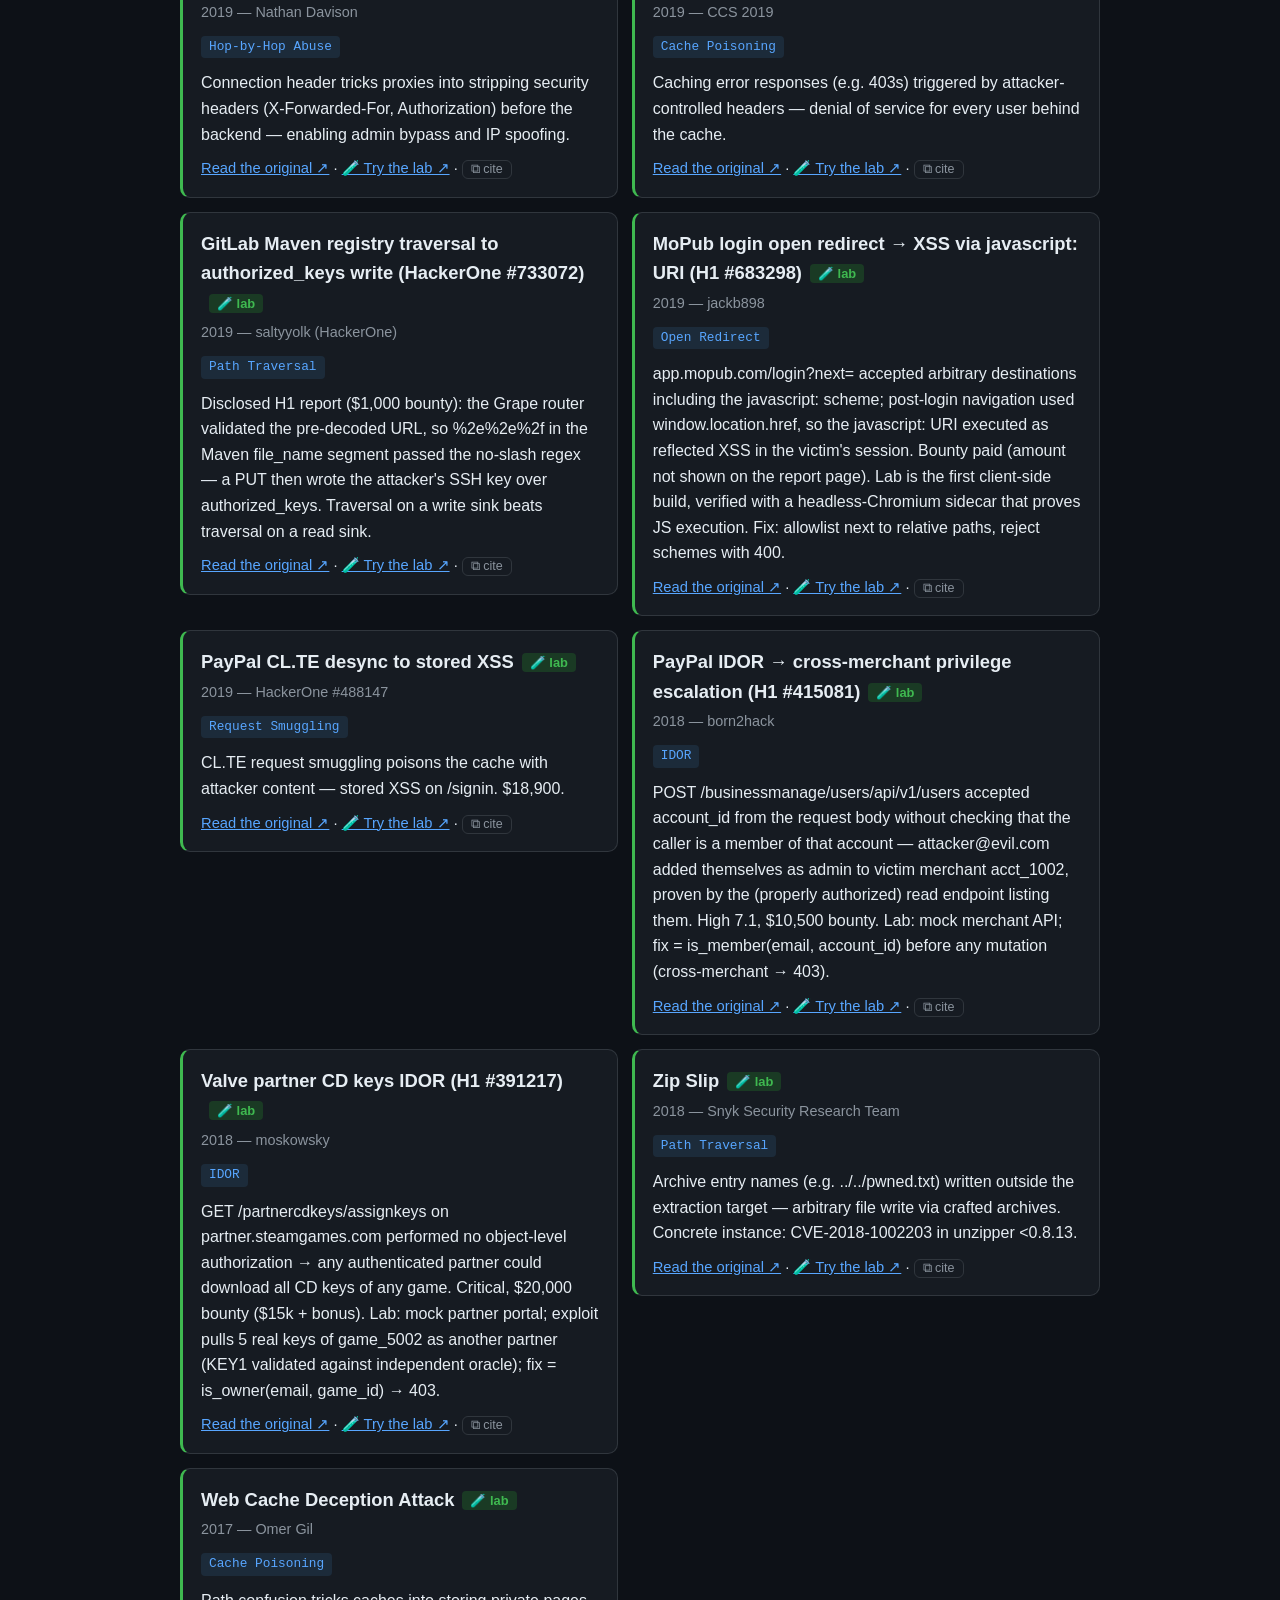
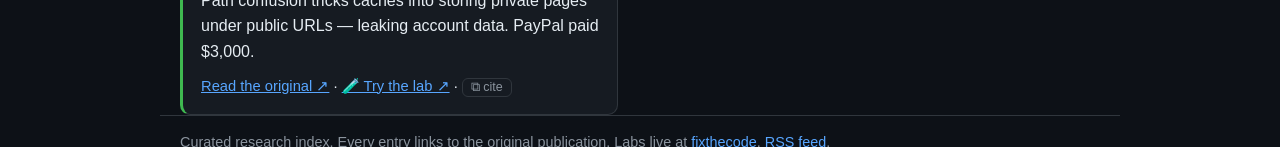
==== commit 2e76797f: "VulnRadar: Lab 41 shipped — record lab-41-mailpit-cswsh-bypass + SERIES CSWSH [40, 41] + rebuild doc" ====
--- a/docs/index.html
+++ b/docs/index.html
@@ -16,7 +16,7 @@
   </div>
 </header>
 <main class="wrap">
-<h1>Signals</h1><p class="lede">What is getting louder in web hacking research — every record below links to the original publication, and records with a 🧪 badge link to a hands-on <a href="https://github.com/hengkerrusia/fixthecode">fixthecode</a> lab.</p><div class="stats"><div><b>40</b><span>records</span></div><div><b>40</b><span>labs</span></div><div><b>13</b><span>topics</span></div><div><b>2017–2026</b><span>years</span></div></div><h2>Records per year</h2><div class="chartwrap"><svg class="chart" viewBox="0 -24 730 164" style="max-width:730px" role="img" aria-label="records per year"><g class="bar" data-year="2017" tabindex="0" role="button" aria-label="2017: 1 records, activate to filter"><title>2017 — 1 records — click to filter</title><rect x="0" y="107" width="64" height="13"/><text x="32.0" y="136" text-anchor="middle">2017</text><text x="32.0" y="101" text-anchor="middle" class="count">1</text></g><g class="bar" data-year="2018" tabindex="0" role="button" aria-label="2018: 3 records, activate to filter"><title>2018 — 3 records — click to filter</title><rect x="74" y="80" width="64" height="40"/><text x="106.0" y="136" text-anchor="middle">2018</text><text x="106.0" y="74" text-anchor="middle" class="count">3</text></g><g class="bar" data-year="2019" tabindex="0" role="button" aria-label="2019: 5 records, activate to filter"><title>2019 — 5 records — click to filter</title><rect x="148" y="53" width="64" height="67"/><text x="180.0" y="136" text-anchor="middle">2019</text><text x="180.0" y="47" text-anchor="middle" class="count">5</text></g><g class="bar" data-year="2020" tabindex="0" role="button" aria-label="2020: 2 records, activate to filter"><title>2020 — 2 records — click to filter</title><rect x="222" y="93" width="64" height="27"/><text x="254.0" y="136" text-anchor="middle">2020</text><text x="254.0" y="87" text-anchor="middle" class="count">2</text></g><g class="bar" data-year="2021" tabindex="0" role="button" aria-label="2021: 4 records, activate to filter"><title>2021 — 4 records — click to filter</title><rect x="296" y="67" width="64" height="53"/><text x="328.0" y="136" text-anchor="middle">2021</text><text x="328.0" y="61" text-anchor="middle" class="count">4</text></g><g class="bar" data-year="2022" tabindex="0" role="button" aria-label="2022: 2 records, activate to filter"><title>2022 — 2 records — click to filter</title><rect x="370" y="93" width="64" height="27"/><text x="402.0" y="136" text-anchor="middle">2022</text><text x="402.0" y="87" text-anchor="middle" class="count">2</text></g><g class="bar" data-year="2023" tabindex="0" role="button" aria-label="2023: 4 records, activate to filter"><title>2023 — 4 records — click to filter</title><rect x="444" y="67" width="64" height="53"/><text x="476.0" y="136" text-anchor="middle">2023</text><text x="476.0" y="61" text-anchor="middle" class="count">4</text></g><g class="bar" data-year="2024" tabindex="0" role="button" aria-label="2024: 2 records, activate to filter"><title>2024 — 2 records — click to filter</title><rect x="518" y="93" width="64" height="27"/><text x="550.0" y="136" text-anchor="middle">2024</text><text x="550.0" y="87" text-anchor="middle" class="count">2</text></g><g class="bar" data-year="2025" tabindex="0" role="button" aria-label="2025: 8 records, activate to filter"><title>2025 — 8 records — click to filter</title><rect x="592" y="13" width="64" height="107"/><text x="624.0" y="136" text-anchor="middle">2025</text><text x="624.0" y="7" text-anchor="middle" class="count">8</text></g><g class="bar" data-year="2026" tabindex="0" role="button" aria-label="2026: 9 records, activate to filter"><title>2026 — 9 records — click to filter</title><rect x="666" y="0" width="64" height="120"/><text x="698.0" y="136" text-anchor="middle">2026</text><text x="698.0" y="-6" text-anchor="middle" class="count">9</text></g></svg></div><h2>Topics</h2><div class="filters"><button class="filter active" data-topic="">All</button><button class="filter" data-topic="CSRF">CSRF <i>5</i></button><button class="filter" data-topic="IDOR">IDOR <i>5</i></button><button class="filter" data-topic="Request Smuggling">Request Smuggling <i>5</i></button><button class="filter" data-topic="CRLF Injection">CRLF Injection <i>4</i></button><button class="filter" data-topic="CSPT">CSPT <i>4</i></button><button class="filter" data-topic="Cache Poisoning">Cache Poisoning <i>4</i></button><button class="filter" data-topic="File Inclusion">File Inclusion <i>3</i></button><button class="filter" data-topic="Open Redirect">Open Redirect <i>3</i></button><button class="filter" data-topic="Path Traversal">Path Traversal <i>3</i></button><button class="filter" data-topic="BFLA">BFLA <i>1</i></button><button class="filter" data-topic="CSWSH">CSWSH <i>1</i></button><button class="filter" data-topic="Hop-by-Hop Abuse">Hop-by-Hop Abuse <i>1</i></button><button class="filter" data-topic="Parameter Pollution">Parameter Pollution <i>1</i></button></div><input id="q" type="search" placeholder="Filter: title, researcher, topic…  (try tag:smuggling)"><div class="toolbar"><span id="count" aria-live="polite"></span><label class="sortwrap">Sort <select id="sort" aria-label="sort records"><option value="newest">Newest</option><option value="oldest">Oldest</option><option value="az">A–Z</option></select></label><button id="exp-json" class="toolbtn" title="Download the current view as JSON">JSON ↓</button><button id="exp-csv" class="toolbtn" title="Download the current view as CSV">CSV ↓</button><a class="toolbtn link" href="feed.xml" title="RSS feed of records">RSS</a></div><div id="activefilters"></div><div id="cards"></div><script>const TOPICS = ["BFLA", "CRLF Injection", "CSPT", "CSRF", "CSWSH", "Cache Poisoning", "File Inclusion", "Hop-by-Hop Abuse", "IDOR", "Open Redirect", "Parameter Pollution", "Path Traversal", "Request Smuggling"];</script>
+<h1>Signals</h1><p class="lede">What is getting louder in web hacking research — every record below links to the original publication, and records with a 🧪 badge link to a hands-on <a href="https://github.com/hengkerrusia/fixthecode">fixthecode</a> lab.</p><div class="stats"><div><b>41</b><span>records</span></div><div><b>41</b><span>labs</span></div><div><b>13</b><span>topics</span></div><div><b>2017–2026</b><span>years</span></div></div><h2>Records per year</h2><div class="chartwrap"><svg class="chart" viewBox="0 -24 730 164" style="max-width:730px" role="img" aria-label="records per year"><g class="bar" data-year="2017" tabindex="0" role="button" aria-label="2017: 1 records, activate to filter"><title>2017 — 1 records — click to filter</title><rect x="0" y="108" width="64" height="12"/><text x="32.0" y="136" text-anchor="middle">2017</text><text x="32.0" y="102" text-anchor="middle" class="count">1</text></g><g class="bar" data-year="2018" tabindex="0" role="button" aria-label="2018: 3 records, activate to filter"><title>2018 — 3 records — click to filter</title><rect x="74" y="84" width="64" height="36"/><text x="106.0" y="136" text-anchor="middle">2018</text><text x="106.0" y="78" text-anchor="middle" class="count">3</text></g><g class="bar" data-year="2019" tabindex="0" role="button" aria-label="2019: 5 records, activate to filter"><title>2019 — 5 records — click to filter</title><rect x="148" y="60" width="64" height="60"/><text x="180.0" y="136" text-anchor="middle">2019</text><text x="180.0" y="54" text-anchor="middle" class="count">5</text></g><g class="bar" data-year="2020" tabindex="0" role="button" aria-label="2020: 2 records, activate to filter"><title>2020 — 2 records — click to filter</title><rect x="222" y="96" width="64" height="24"/><text x="254.0" y="136" text-anchor="middle">2020</text><text x="254.0" y="90" text-anchor="middle" class="count">2</text></g><g class="bar" data-year="2021" tabindex="0" role="button" aria-label="2021: 4 records, activate to filter"><title>2021 — 4 records — click to filter</title><rect x="296" y="72" width="64" height="48"/><text x="328.0" y="136" text-anchor="middle">2021</text><text x="328.0" y="66" text-anchor="middle" class="count">4</text></g><g class="bar" data-year="2022" tabindex="0" role="button" aria-label="2022: 2 records, activate to filter"><title>2022 — 2 records — click to filter</title><rect x="370" y="96" width="64" height="24"/><text x="402.0" y="136" text-anchor="middle">2022</text><text x="402.0" y="90" text-anchor="middle" class="count">2</text></g><g class="bar" data-year="2023" tabindex="0" role="button" aria-label="2023: 4 records, activate to filter"><title>2023 — 4 records — click to filter</title><rect x="444" y="72" width="64" height="48"/><text x="476.0" y="136" text-anchor="middle">2023</text><text x="476.0" y="66" text-anchor="middle" class="count">4</text></g><g class="bar" data-year="2024" tabindex="0" role="button" aria-label="2024: 2 records, activate to filter"><title>2024 — 2 records — click to filter</title><rect x="518" y="96" width="64" height="24"/><text x="550.0" y="136" text-anchor="middle">2024</text><text x="550.0" y="90" text-anchor="middle" class="count">2</text></g><g class="bar" data-year="2025" tabindex="0" role="button" aria-label="2025: 8 records, activate to filter"><title>2025 — 8 records — click to filter</title><rect x="592" y="24" width="64" height="96"/><text x="624.0" y="136" text-anchor="middle">2025</text><text x="624.0" y="18" text-anchor="middle" class="count">8</text></g><g class="bar" data-year="2026" tabindex="0" role="button" aria-label="2026: 10 records, activate to filter"><title>2026 — 10 records — click to filter</title><rect x="666" y="0" width="64" height="120"/><text x="698.0" y="136" text-anchor="middle">2026</text><text x="698.0" y="-6" text-anchor="middle" class="count">10</text></g></svg></div><h2>Topics</h2><div class="filters"><button class="filter active" data-topic="">All</button><button class="filter" data-topic="CSRF">CSRF <i>5</i></button><button class="filter" data-topic="IDOR">IDOR <i>5</i></button><button class="filter" data-topic="Request Smuggling">Request Smuggling <i>5</i></button><button class="filter" data-topic="CRLF Injection">CRLF Injection <i>4</i></button><button class="filter" data-topic="CSPT">CSPT <i>4</i></button><button class="filter" data-topic="Cache Poisoning">Cache Poisoning <i>4</i></button><button class="filter" data-topic="File Inclusion">File Inclusion <i>3</i></button><button class="filter" data-topic="Open Redirect">Open Redirect <i>3</i></button><button class="filter" data-topic="Path Traversal">Path Traversal <i>3</i></button><button class="filter" data-topic="CSWSH">CSWSH <i>2</i></button><button class="filter" data-topic="BFLA">BFLA <i>1</i></button><button class="filter" data-topic="Hop-by-Hop Abuse">Hop-by-Hop Abuse <i>1</i></button><button class="filter" data-topic="Parameter Pollution">Parameter Pollution <i>1</i></button></div><input id="q" type="search" placeholder="Filter: title, researcher, topic…  (try tag:smuggling)"><div class="toolbar"><span id="count" aria-live="polite"></span><label class="sortwrap">Sort <select id="sort" aria-label="sort records"><option value="newest">Newest</option><option value="oldest">Oldest</option><option value="az">A–Z</option></select></label><button id="exp-json" class="toolbtn" title="Download the current view as JSON">JSON ↓</button><button id="exp-csv" class="toolbtn" title="Download the current view as CSV">CSV ↓</button><a class="toolbtn link" href="feed.xml" title="RSS feed of records">RSS</a></div><div id="activefilters"></div><div id="cards"></div><script>const TOPICS = ["BFLA", "CRLF Injection", "CSPT", "CSRF", "CSWSH", "Cache Poisoning", "File Inclusion", "Hop-by-Hop Abuse", "IDOR", "Open Redirect", "Parameter Pollution", "Path Traversal", "Request Smuggling"];</script>
 <script src="app.js"></script>
 </main>
 <footer class="wrap"><p>Curated research index. Every entry links to the original publication. Labs live at <a href="https://github.com/hengkerrusia/fixthecode">fixthecode</a>. <a href="feed.xml">RSS feed</a>.</p></footer>
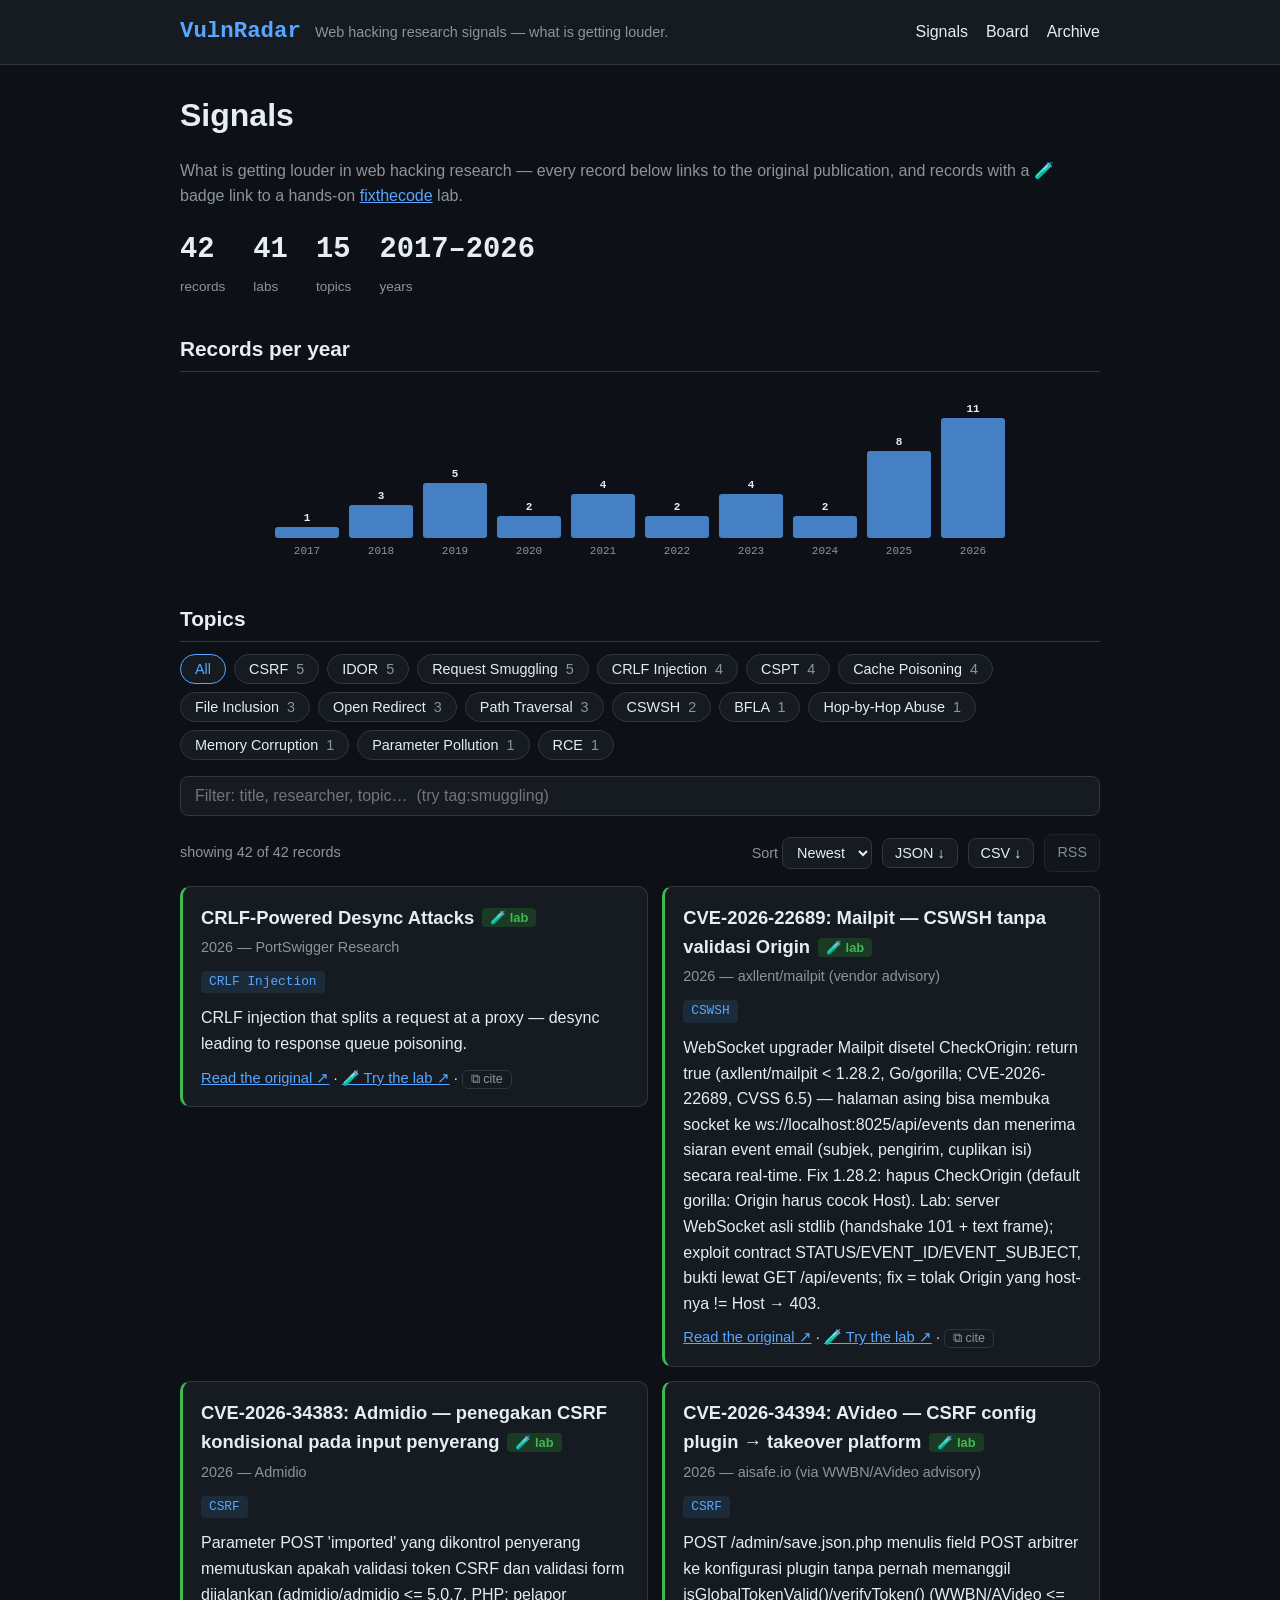
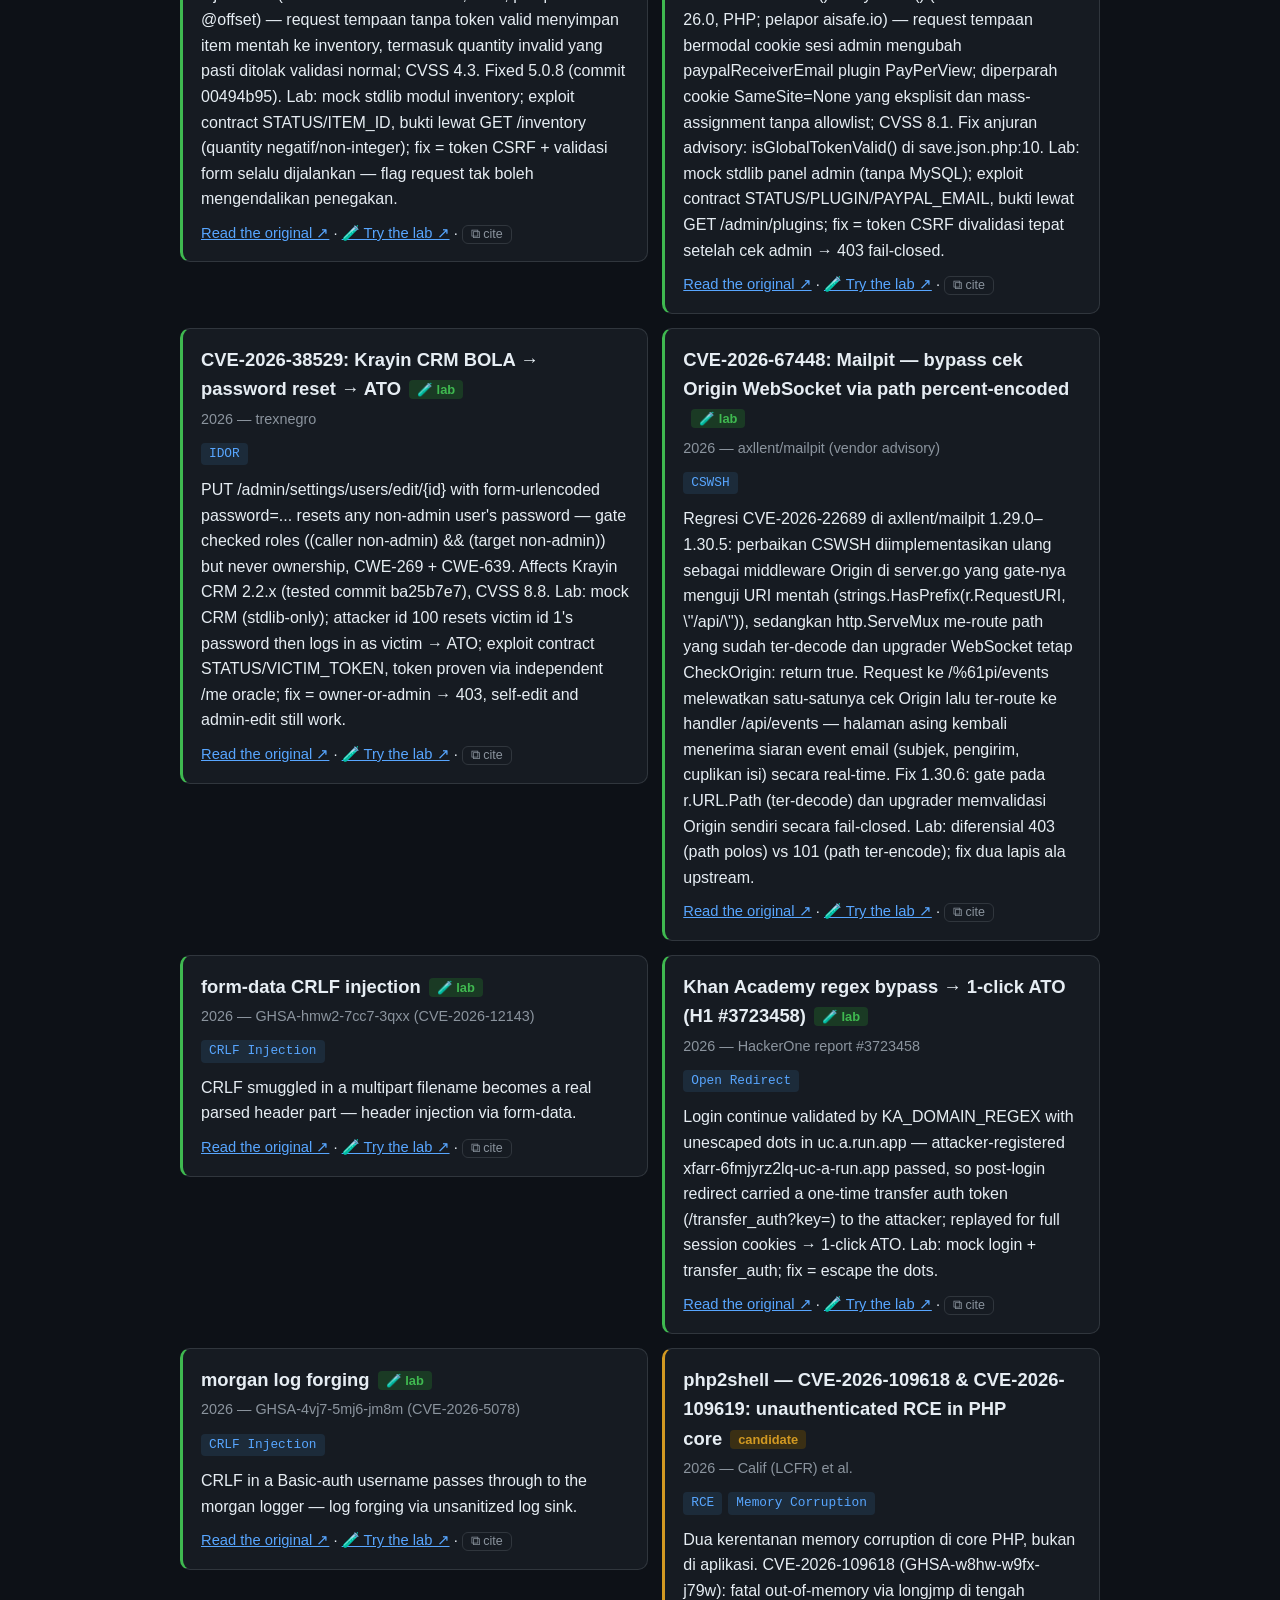
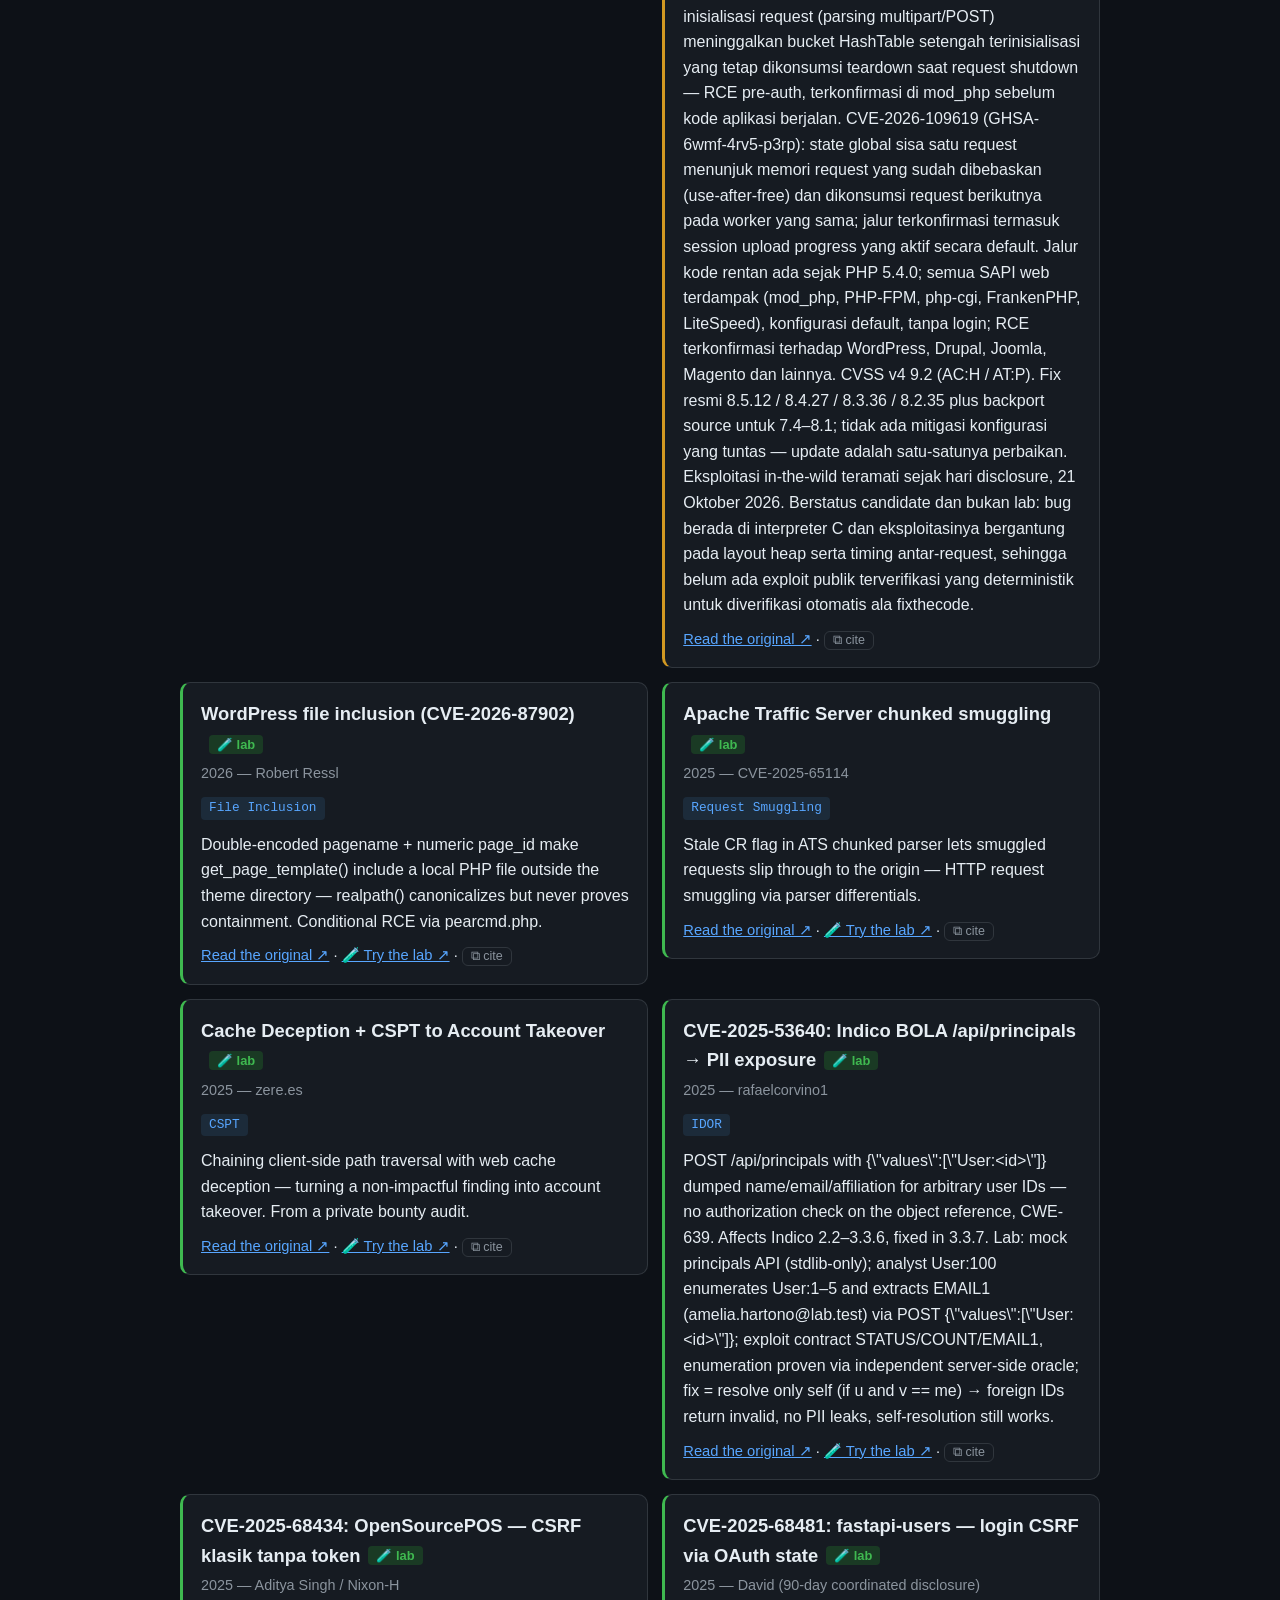
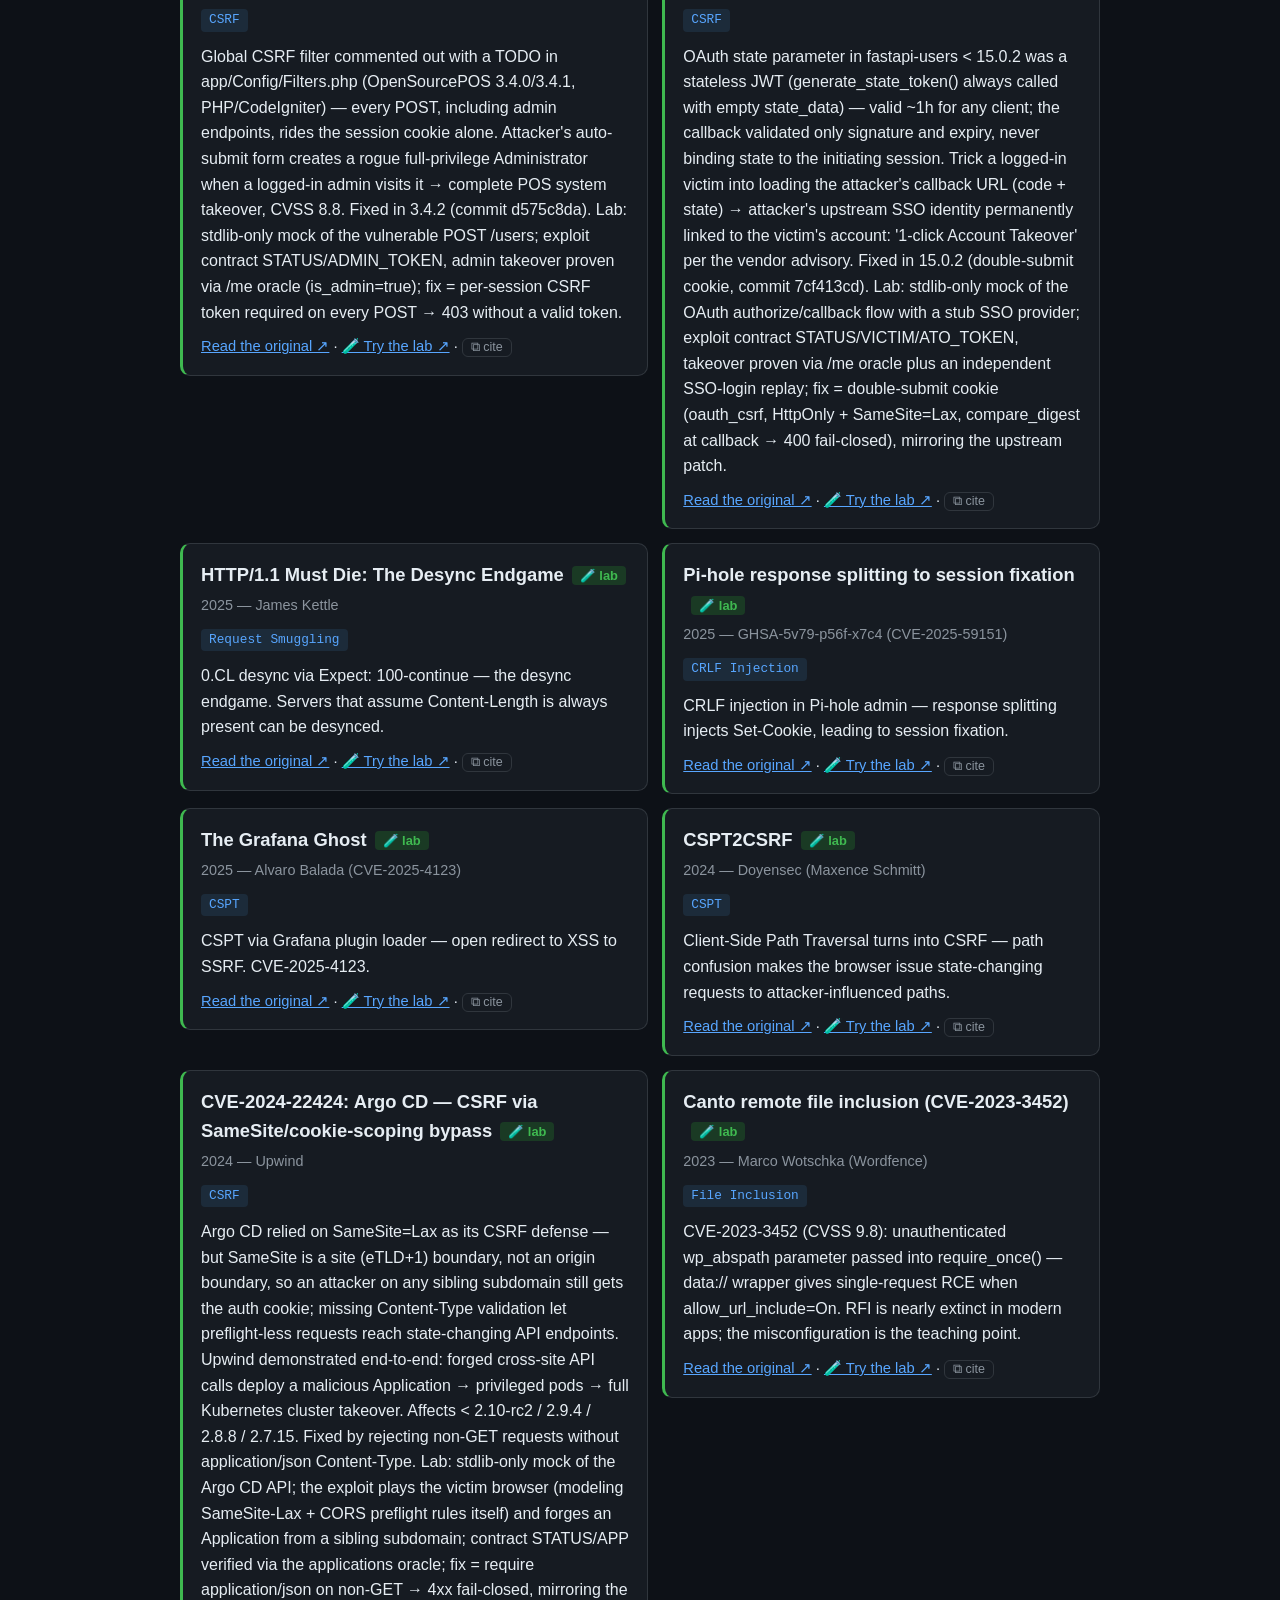
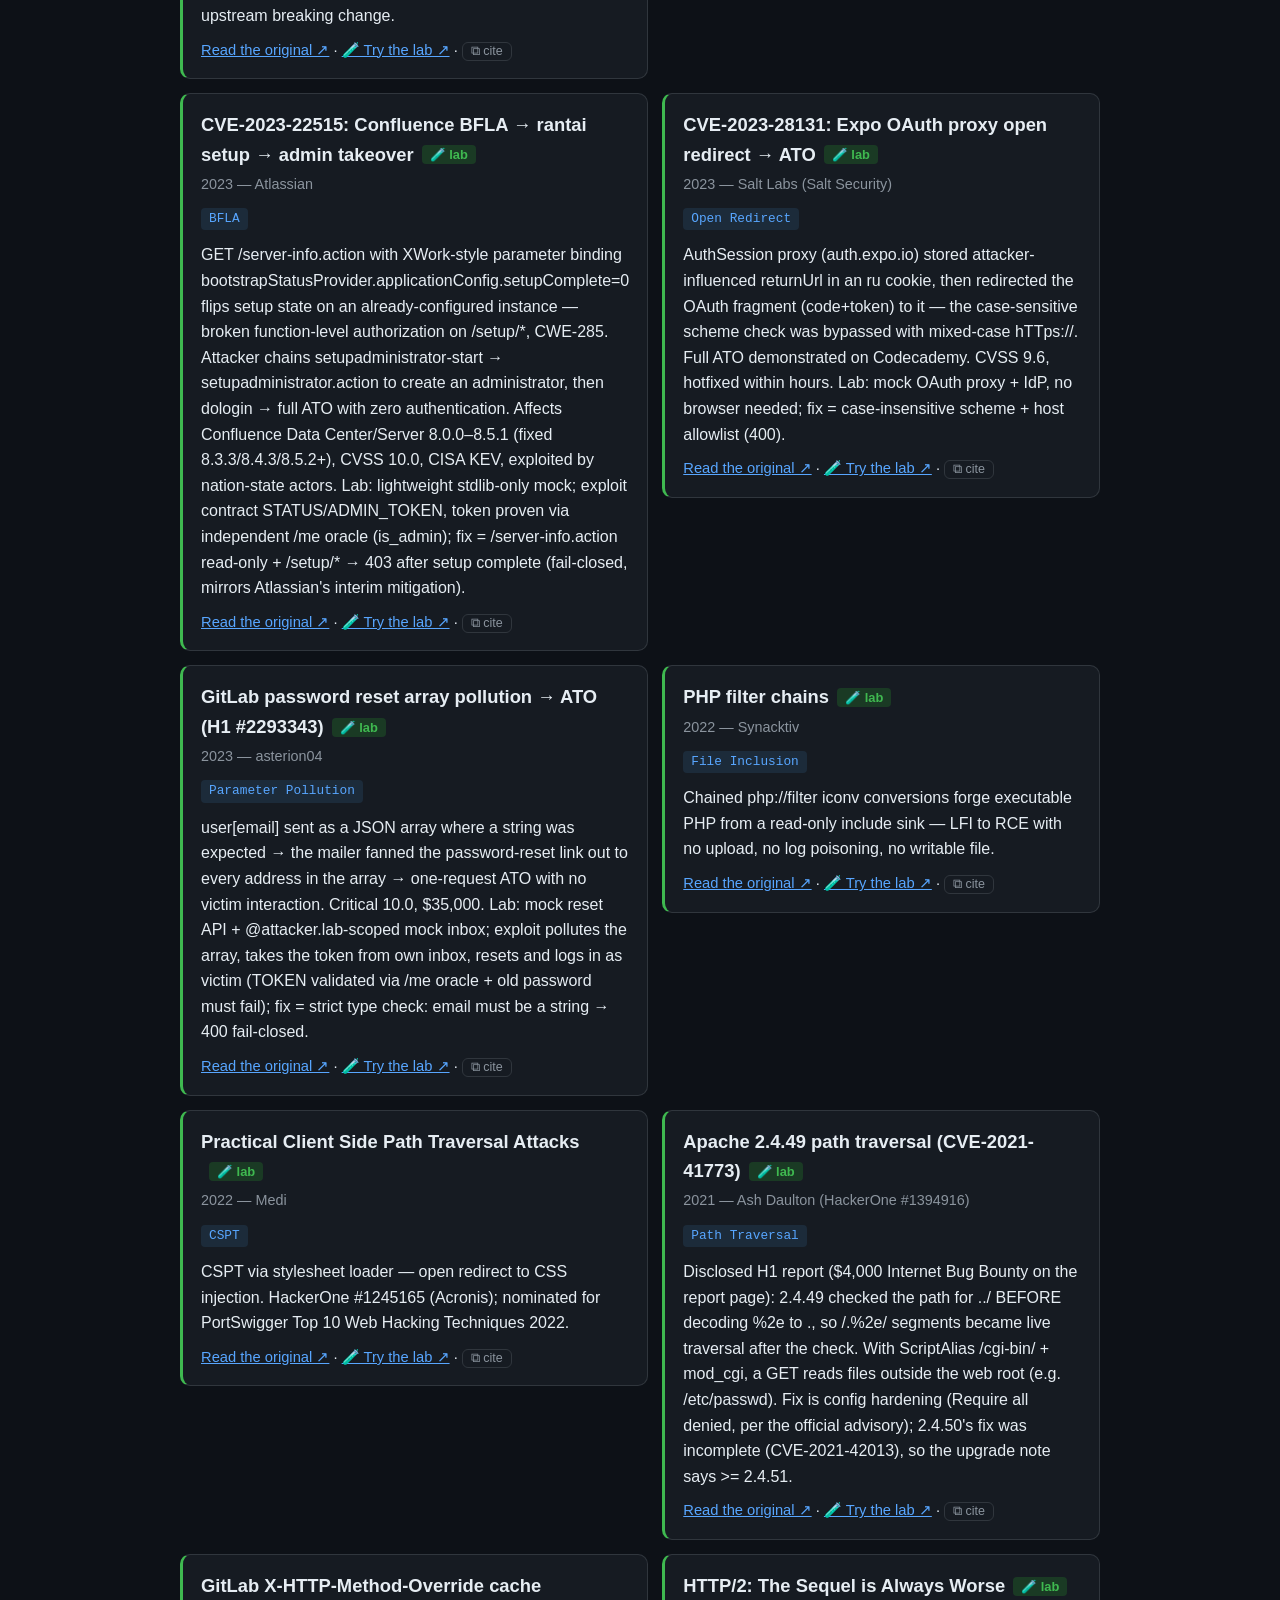
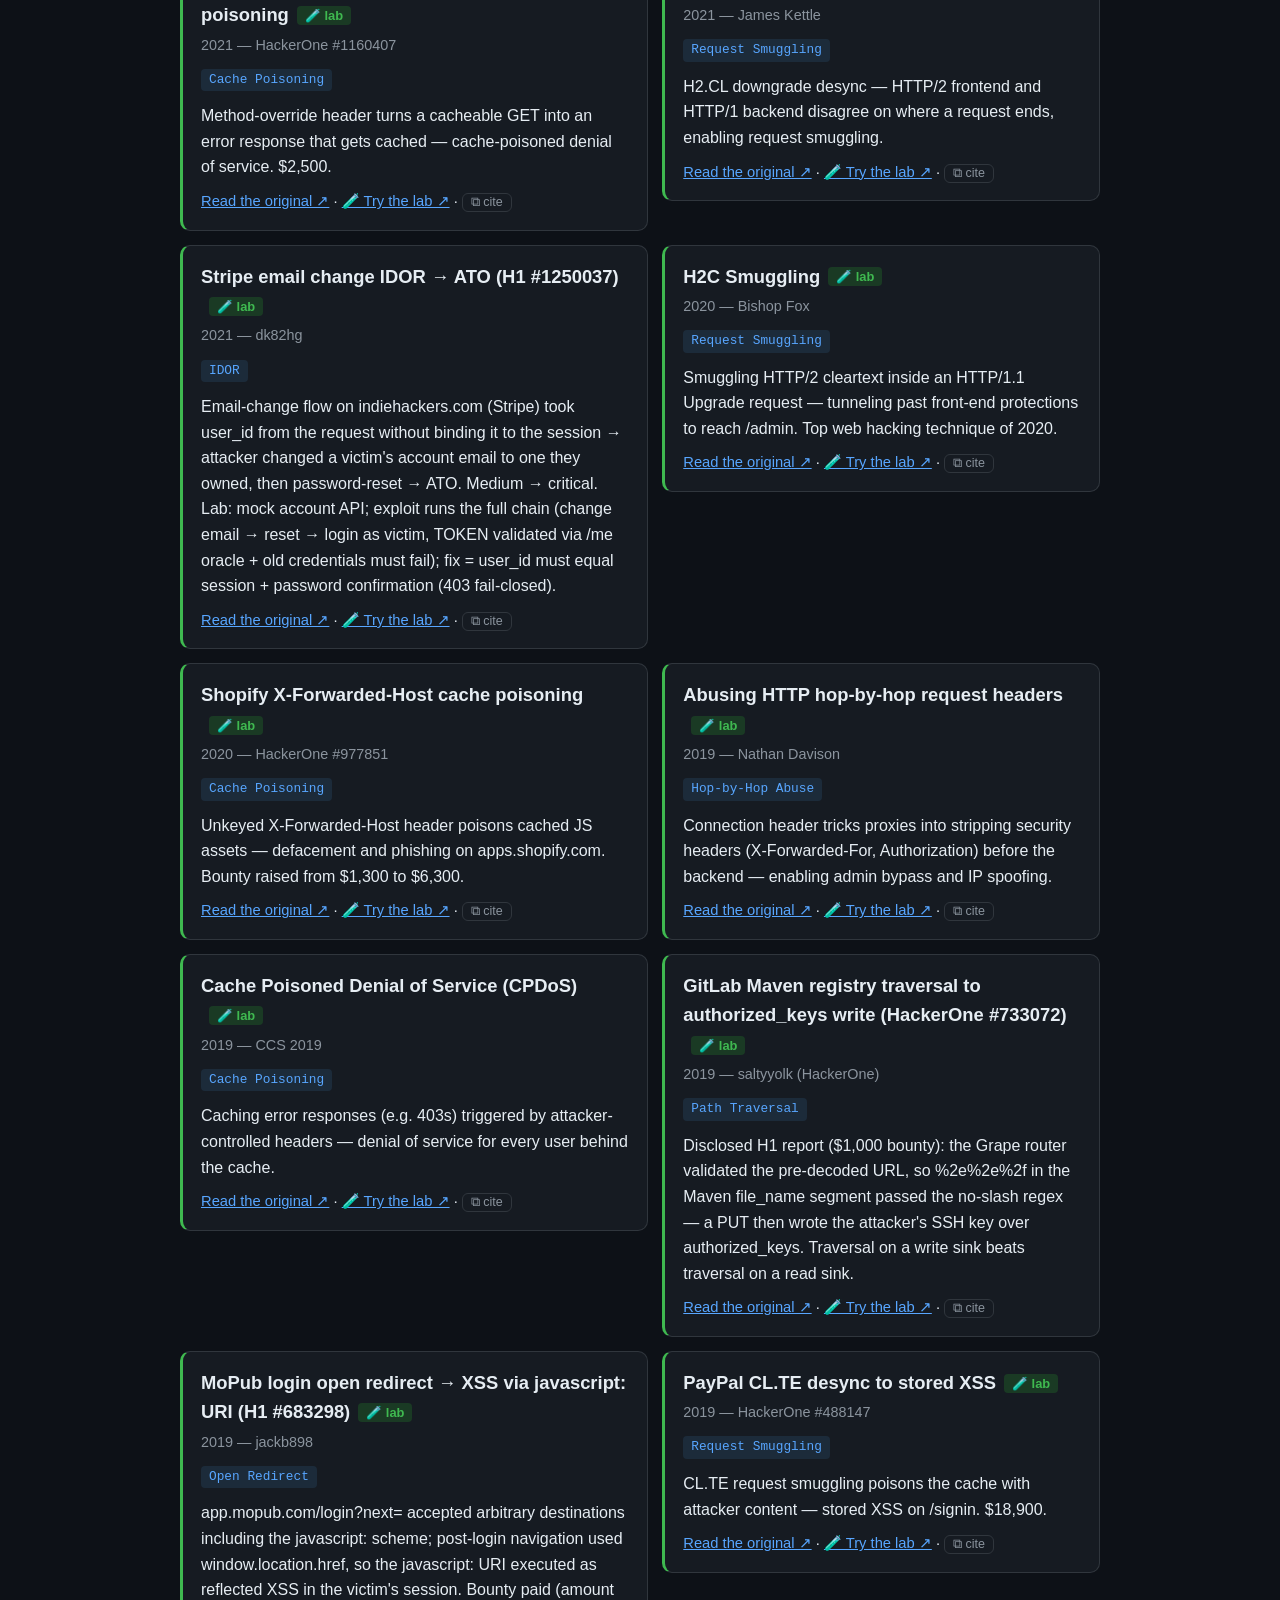
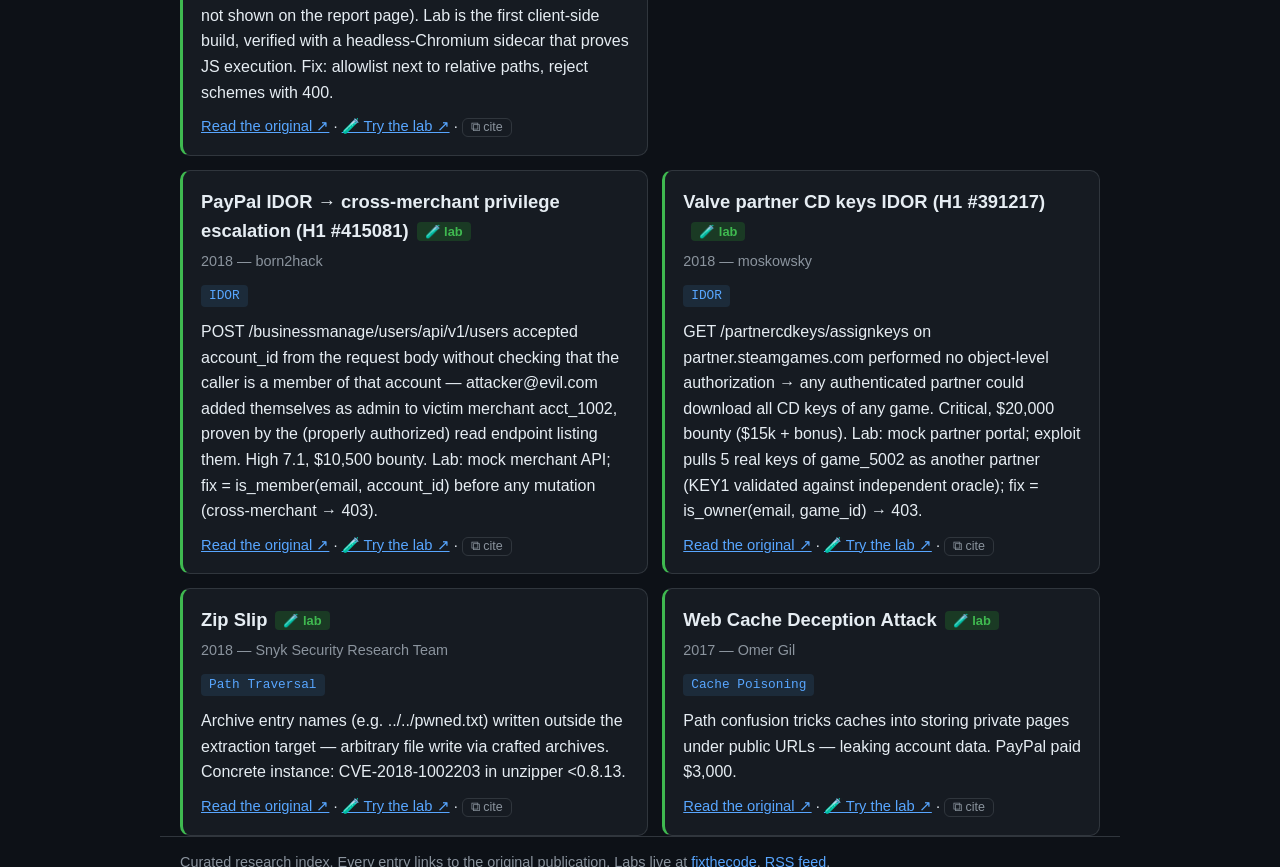
==== commit 8ed4cf01: "VulnRadar: add finding php2shell (CVE-2026-109618 & CVE-2026-109619) — candidate, not a lab + rebuil" ====
--- a/docs/index.html
+++ b/docs/index.html
@@ -16,7 +16,7 @@
   </div>
 </header>
 <main class="wrap">
-<h1>Signals</h1><p class="lede">What is getting louder in web hacking research — every record below links to the original publication, and records with a 🧪 badge link to a hands-on <a href="https://github.com/hengkerrusia/fixthecode">fixthecode</a> lab.</p><div class="stats"><div><b>41</b><span>records</span></div><div><b>41</b><span>labs</span></div><div><b>13</b><span>topics</span></div><div><b>2017–2026</b><span>years</span></div></div><h2>Records per year</h2><div class="chartwrap"><svg class="chart" viewBox="0 -24 730 164" style="max-width:730px" role="img" aria-label="records per year"><g class="bar" data-year="2017" tabindex="0" role="button" aria-label="2017: 1 records, activate to filter"><title>2017 — 1 records — click to filter</title><rect x="0" y="108" width="64" height="12"/><text x="32.0" y="136" text-anchor="middle">2017</text><text x="32.0" y="102" text-anchor="middle" class="count">1</text></g><g class="bar" data-year="2018" tabindex="0" role="button" aria-label="2018: 3 records, activate to filter"><title>2018 — 3 records — click to filter</title><rect x="74" y="84" width="64" height="36"/><text x="106.0" y="136" text-anchor="middle">2018</text><text x="106.0" y="78" text-anchor="middle" class="count">3</text></g><g class="bar" data-year="2019" tabindex="0" role="button" aria-label="2019: 5 records, activate to filter"><title>2019 — 5 records — click to filter</title><rect x="148" y="60" width="64" height="60"/><text x="180.0" y="136" text-anchor="middle">2019</text><text x="180.0" y="54" text-anchor="middle" class="count">5</text></g><g class="bar" data-year="2020" tabindex="0" role="button" aria-label="2020: 2 records, activate to filter"><title>2020 — 2 records — click to filter</title><rect x="222" y="96" width="64" height="24"/><text x="254.0" y="136" text-anchor="middle">2020</text><text x="254.0" y="90" text-anchor="middle" class="count">2</text></g><g class="bar" data-year="2021" tabindex="0" role="button" aria-label="2021: 4 records, activate to filter"><title>2021 — 4 records — click to filter</title><rect x="296" y="72" width="64" height="48"/><text x="328.0" y="136" text-anchor="middle">2021</text><text x="328.0" y="66" text-anchor="middle" class="count">4</text></g><g class="bar" data-year="2022" tabindex="0" role="button" aria-label="2022: 2 records, activate to filter"><title>2022 — 2 records — click to filter</title><rect x="370" y="96" width="64" height="24"/><text x="402.0" y="136" text-anchor="middle">2022</text><text x="402.0" y="90" text-anchor="middle" class="count">2</text></g><g class="bar" data-year="2023" tabindex="0" role="button" aria-label="2023: 4 records, activate to filter"><title>2023 — 4 records — click to filter</title><rect x="444" y="72" width="64" height="48"/><text x="476.0" y="136" text-anchor="middle">2023</text><text x="476.0" y="66" text-anchor="middle" class="count">4</text></g><g class="bar" data-year="2024" tabindex="0" role="button" aria-label="2024: 2 records, activate to filter"><title>2024 — 2 records — click to filter</title><rect x="518" y="96" width="64" height="24"/><text x="550.0" y="136" text-anchor="middle">2024</text><text x="550.0" y="90" text-anchor="middle" class="count">2</text></g><g class="bar" data-year="2025" tabindex="0" role="button" aria-label="2025: 8 records, activate to filter"><title>2025 — 8 records — click to filter</title><rect x="592" y="24" width="64" height="96"/><text x="624.0" y="136" text-anchor="middle">2025</text><text x="624.0" y="18" text-anchor="middle" class="count">8</text></g><g class="bar" data-year="2026" tabindex="0" role="button" aria-label="2026: 10 records, activate to filter"><title>2026 — 10 records — click to filter</title><rect x="666" y="0" width="64" height="120"/><text x="698.0" y="136" text-anchor="middle">2026</text><text x="698.0" y="-6" text-anchor="middle" class="count">10</text></g></svg></div><h2>Topics</h2><div class="filters"><button class="filter active" data-topic="">All</button><button class="filter" data-topic="CSRF">CSRF <i>5</i></button><button class="filter" data-topic="IDOR">IDOR <i>5</i></button><button class="filter" data-topic="Request Smuggling">Request Smuggling <i>5</i></button><button class="filter" data-topic="CRLF Injection">CRLF Injection <i>4</i></button><button class="filter" data-topic="CSPT">CSPT <i>4</i></button><button class="filter" data-topic="Cache Poisoning">Cache Poisoning <i>4</i></button><button class="filter" data-topic="File Inclusion">File Inclusion <i>3</i></button><button class="filter" data-topic="Open Redirect">Open Redirect <i>3</i></button><button class="filter" data-topic="Path Traversal">Path Traversal <i>3</i></button><button class="filter" data-topic="CSWSH">CSWSH <i>2</i></button><button class="filter" data-topic="BFLA">BFLA <i>1</i></button><button class="filter" data-topic="Hop-by-Hop Abuse">Hop-by-Hop Abuse <i>1</i></button><button class="filter" data-topic="Parameter Pollution">Parameter Pollution <i>1</i></button></div><input id="q" type="search" placeholder="Filter: title, researcher, topic…  (try tag:smuggling)"><div class="toolbar"><span id="count" aria-live="polite"></span><label class="sortwrap">Sort <select id="sort" aria-label="sort records"><option value="newest">Newest</option><option value="oldest">Oldest</option><option value="az">A–Z</option></select></label><button id="exp-json" class="toolbtn" title="Download the current view as JSON">JSON ↓</button><button id="exp-csv" class="toolbtn" title="Download the current view as CSV">CSV ↓</button><a class="toolbtn link" href="feed.xml" title="RSS feed of records">RSS</a></div><div id="activefilters"></div><div id="cards"></div><script>const TOPICS = ["BFLA", "CRLF Injection", "CSPT", "CSRF", "CSWSH", "Cache Poisoning", "File Inclusion", "Hop-by-Hop Abuse", "IDOR", "Open Redirect", "Parameter Pollution", "Path Traversal", "Request Smuggling"];</script>
+<h1>Signals</h1><p class="lede">What is getting louder in web hacking research — every record below links to the original publication, and records with a 🧪 badge link to a hands-on <a href="https://github.com/hengkerrusia/fixthecode">fixthecode</a> lab.</p><div class="stats"><div><b>42</b><span>records</span></div><div><b>41</b><span>labs</span></div><div><b>15</b><span>topics</span></div><div><b>2017–2026</b><span>years</span></div></div><h2>Records per year</h2><div class="chartwrap"><svg class="chart" viewBox="0 -24 730 164" style="max-width:730px" role="img" aria-label="records per year"><g class="bar" data-year="2017" tabindex="0" role="button" aria-label="2017: 1 records, activate to filter"><title>2017 — 1 records — click to filter</title><rect x="0" y="109" width="64" height="11"/><text x="32.0" y="136" text-anchor="middle">2017</text><text x="32.0" y="103" text-anchor="middle" class="count">1</text></g><g class="bar" data-year="2018" tabindex="0" role="button" aria-label="2018: 3 records, activate to filter"><title>2018 — 3 records — click to filter</title><rect x="74" y="87" width="64" height="33"/><text x="106.0" y="136" text-anchor="middle">2018</text><text x="106.0" y="81" text-anchor="middle" class="count">3</text></g><g class="bar" data-year="2019" tabindex="0" role="button" aria-label="2019: 5 records, activate to filter"><title>2019 — 5 records — click to filter</title><rect x="148" y="65" width="64" height="55"/><text x="180.0" y="136" text-anchor="middle">2019</text><text x="180.0" y="59" text-anchor="middle" class="count">5</text></g><g class="bar" data-year="2020" tabindex="0" role="button" aria-label="2020: 2 records, activate to filter"><title>2020 — 2 records — click to filter</title><rect x="222" y="98" width="64" height="22"/><text x="254.0" y="136" text-anchor="middle">2020</text><text x="254.0" y="92" text-anchor="middle" class="count">2</text></g><g class="bar" data-year="2021" tabindex="0" role="button" aria-label="2021: 4 records, activate to filter"><title>2021 — 4 records — click to filter</title><rect x="296" y="76" width="64" height="44"/><text x="328.0" y="136" text-anchor="middle">2021</text><text x="328.0" y="70" text-anchor="middle" class="count">4</text></g><g class="bar" data-year="2022" tabindex="0" role="button" aria-label="2022: 2 records, activate to filter"><title>2022 — 2 records — click to filter</title><rect x="370" y="98" width="64" height="22"/><text x="402.0" y="136" text-anchor="middle">2022</text><text x="402.0" y="92" text-anchor="middle" class="count">2</text></g><g class="bar" data-year="2023" tabindex="0" role="button" aria-label="2023: 4 records, activate to filter"><title>2023 — 4 records — click to filter</title><rect x="444" y="76" width="64" height="44"/><text x="476.0" y="136" text-anchor="middle">2023</text><text x="476.0" y="70" text-anchor="middle" class="count">4</text></g><g class="bar" data-year="2024" tabindex="0" role="button" aria-label="2024: 2 records, activate to filter"><title>2024 — 2 records — click to filter</title><rect x="518" y="98" width="64" height="22"/><text x="550.0" y="136" text-anchor="middle">2024</text><text x="550.0" y="92" text-anchor="middle" class="count">2</text></g><g class="bar" data-year="2025" tabindex="0" role="button" aria-label="2025: 8 records, activate to filter"><title>2025 — 8 records — click to filter</title><rect x="592" y="33" width="64" height="87"/><text x="624.0" y="136" text-anchor="middle">2025</text><text x="624.0" y="27" text-anchor="middle" class="count">8</text></g><g class="bar" data-year="2026" tabindex="0" role="button" aria-label="2026: 11 records, activate to filter"><title>2026 — 11 records — click to filter</title><rect x="666" y="0" width="64" height="120"/><text x="698.0" y="136" text-anchor="middle">2026</text><text x="698.0" y="-6" text-anchor="middle" class="count">11</text></g></svg></div><h2>Topics</h2><div class="filters"><button class="filter active" data-topic="">All</button><button class="filter" data-topic="CSRF">CSRF <i>5</i></button><button class="filter" data-topic="IDOR">IDOR <i>5</i></button><button class="filter" data-topic="Request Smuggling">Request Smuggling <i>5</i></button><button class="filter" data-topic="CRLF Injection">CRLF Injection <i>4</i></button><button class="filter" data-topic="CSPT">CSPT <i>4</i></button><button class="filter" data-topic="Cache Poisoning">Cache Poisoning <i>4</i></button><button class="filter" data-topic="File Inclusion">File Inclusion <i>3</i></button><button class="filter" data-topic="Open Redirect">Open Redirect <i>3</i></button><button class="filter" data-topic="Path Traversal">Path Traversal <i>3</i></button><button class="filter" data-topic="CSWSH">CSWSH <i>2</i></button><button class="filter" data-topic="BFLA">BFLA <i>1</i></button><button class="filter" data-topic="Hop-by-Hop Abuse">Hop-by-Hop Abuse <i>1</i></button><button class="filter" data-topic="Memory Corruption">Memory Corruption <i>1</i></button><button class="filter" data-topic="Parameter Pollution">Parameter Pollution <i>1</i></button><button class="filter" data-topic="RCE">RCE <i>1</i></button></div><input id="q" type="search" placeholder="Filter: title, researcher, topic…  (try tag:smuggling)"><div class="toolbar"><span id="count" aria-live="polite"></span><label class="sortwrap">Sort <select id="sort" aria-label="sort records"><option value="newest">Newest</option><option value="oldest">Oldest</option><option value="az">A–Z</option></select></label><button id="exp-json" class="toolbtn" title="Download the current view as JSON">JSON ↓</button><button id="exp-csv" class="toolbtn" title="Download the current view as CSV">CSV ↓</button><a class="toolbtn link" href="feed.xml" title="RSS feed of records">RSS</a></div><div id="activefilters"></div><div id="cards"></div><script>const TOPICS = ["BFLA", "CRLF Injection", "CSPT", "CSRF", "CSWSH", "Cache Poisoning", "File Inclusion", "Hop-by-Hop Abuse", "IDOR", "Memory Corruption", "Open Redirect", "Parameter Pollution", "Path Traversal", "RCE", "Request Smuggling"];</script>
 <script src="app.js"></script>
 </main>
 <footer class="wrap"><p>Curated research index. Every entry links to the original publication. Labs live at <a href="https://github.com/hengkerrusia/fixthecode">fixthecode</a>. <a href="feed.xml">RSS feed</a>.</p></footer>
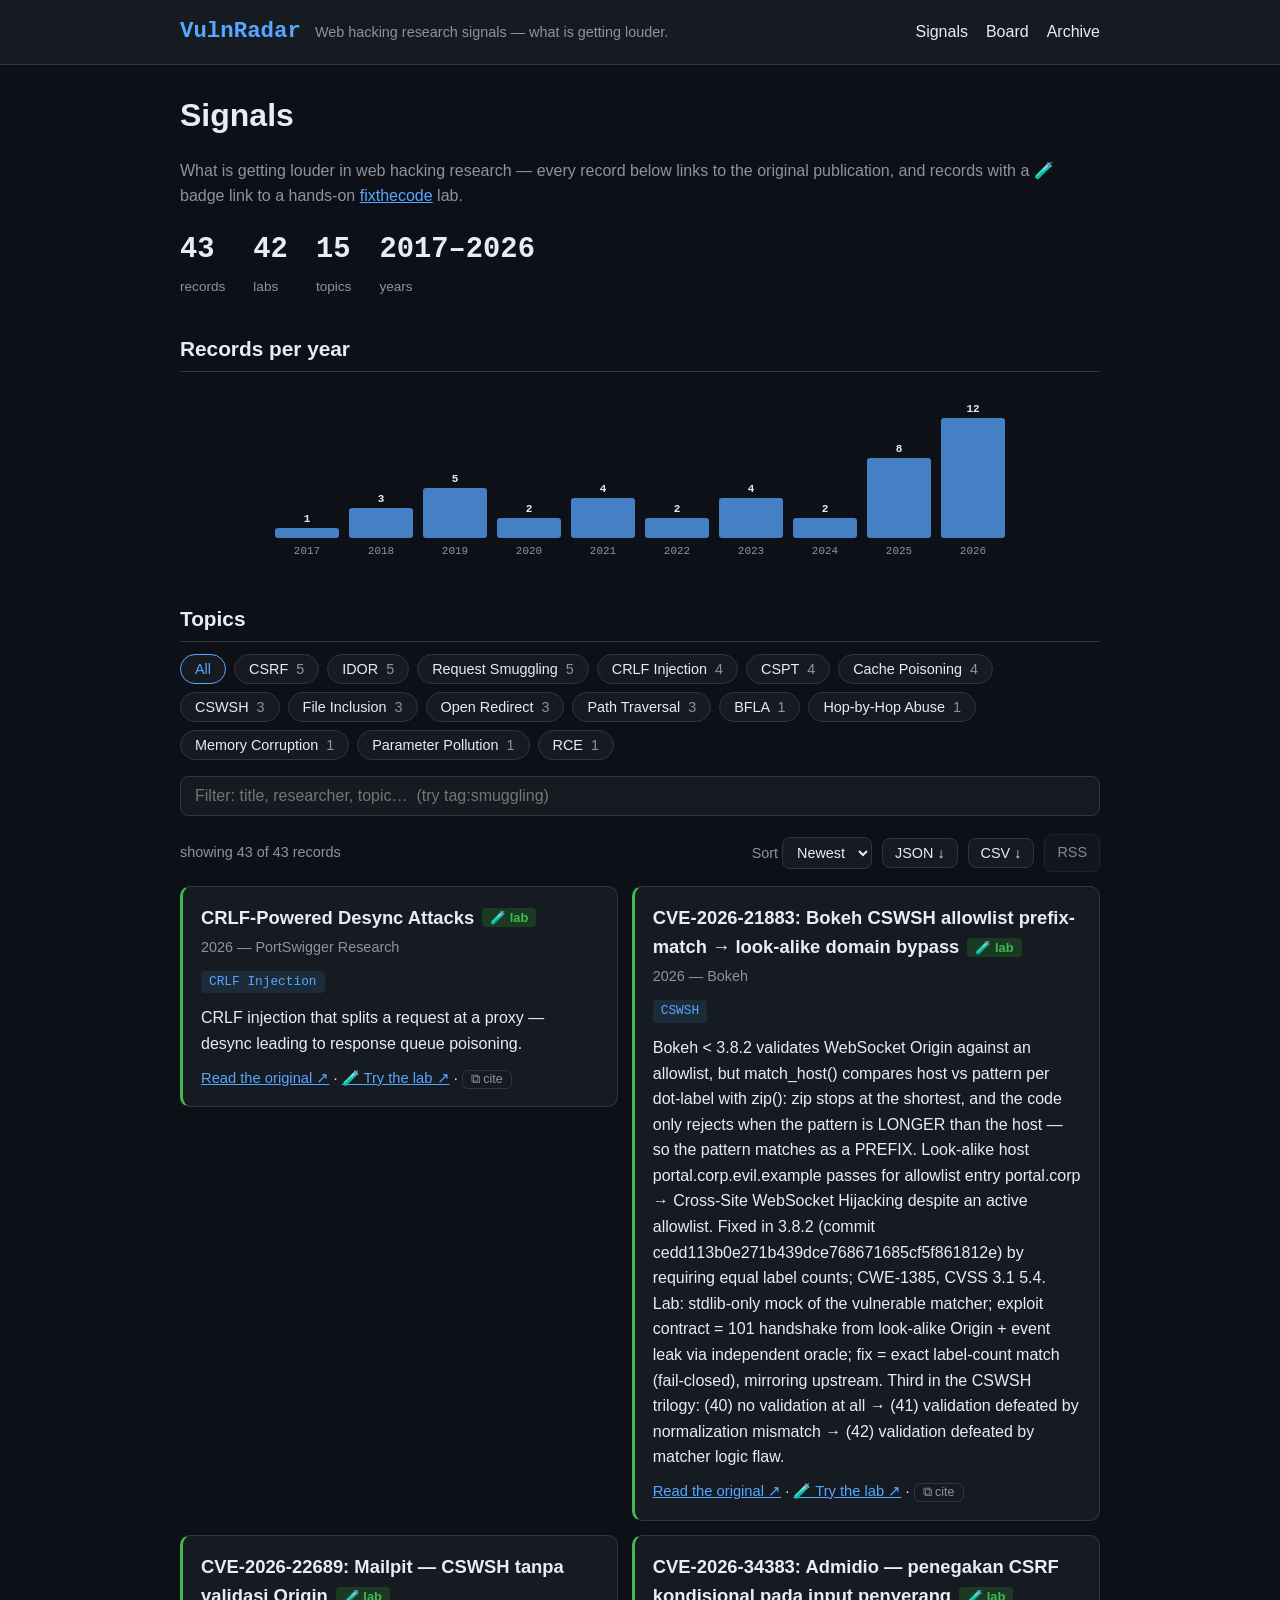
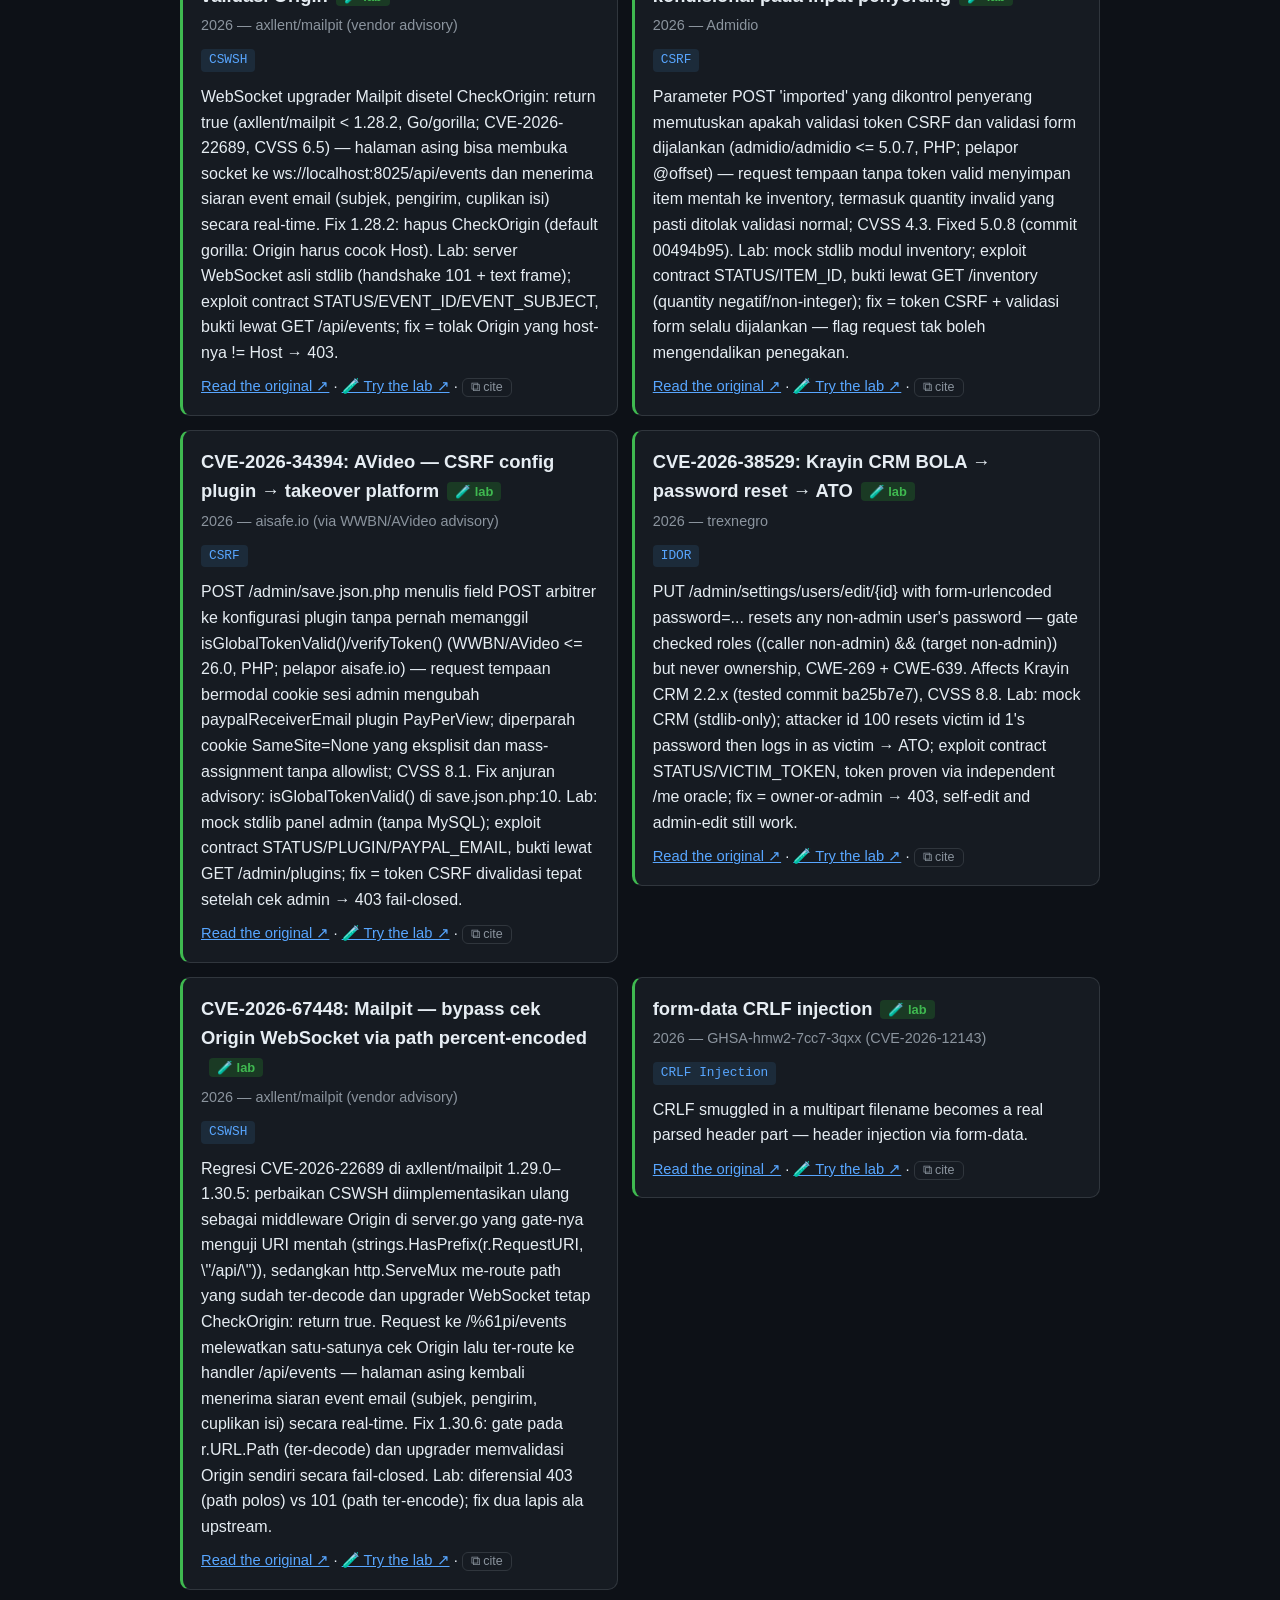
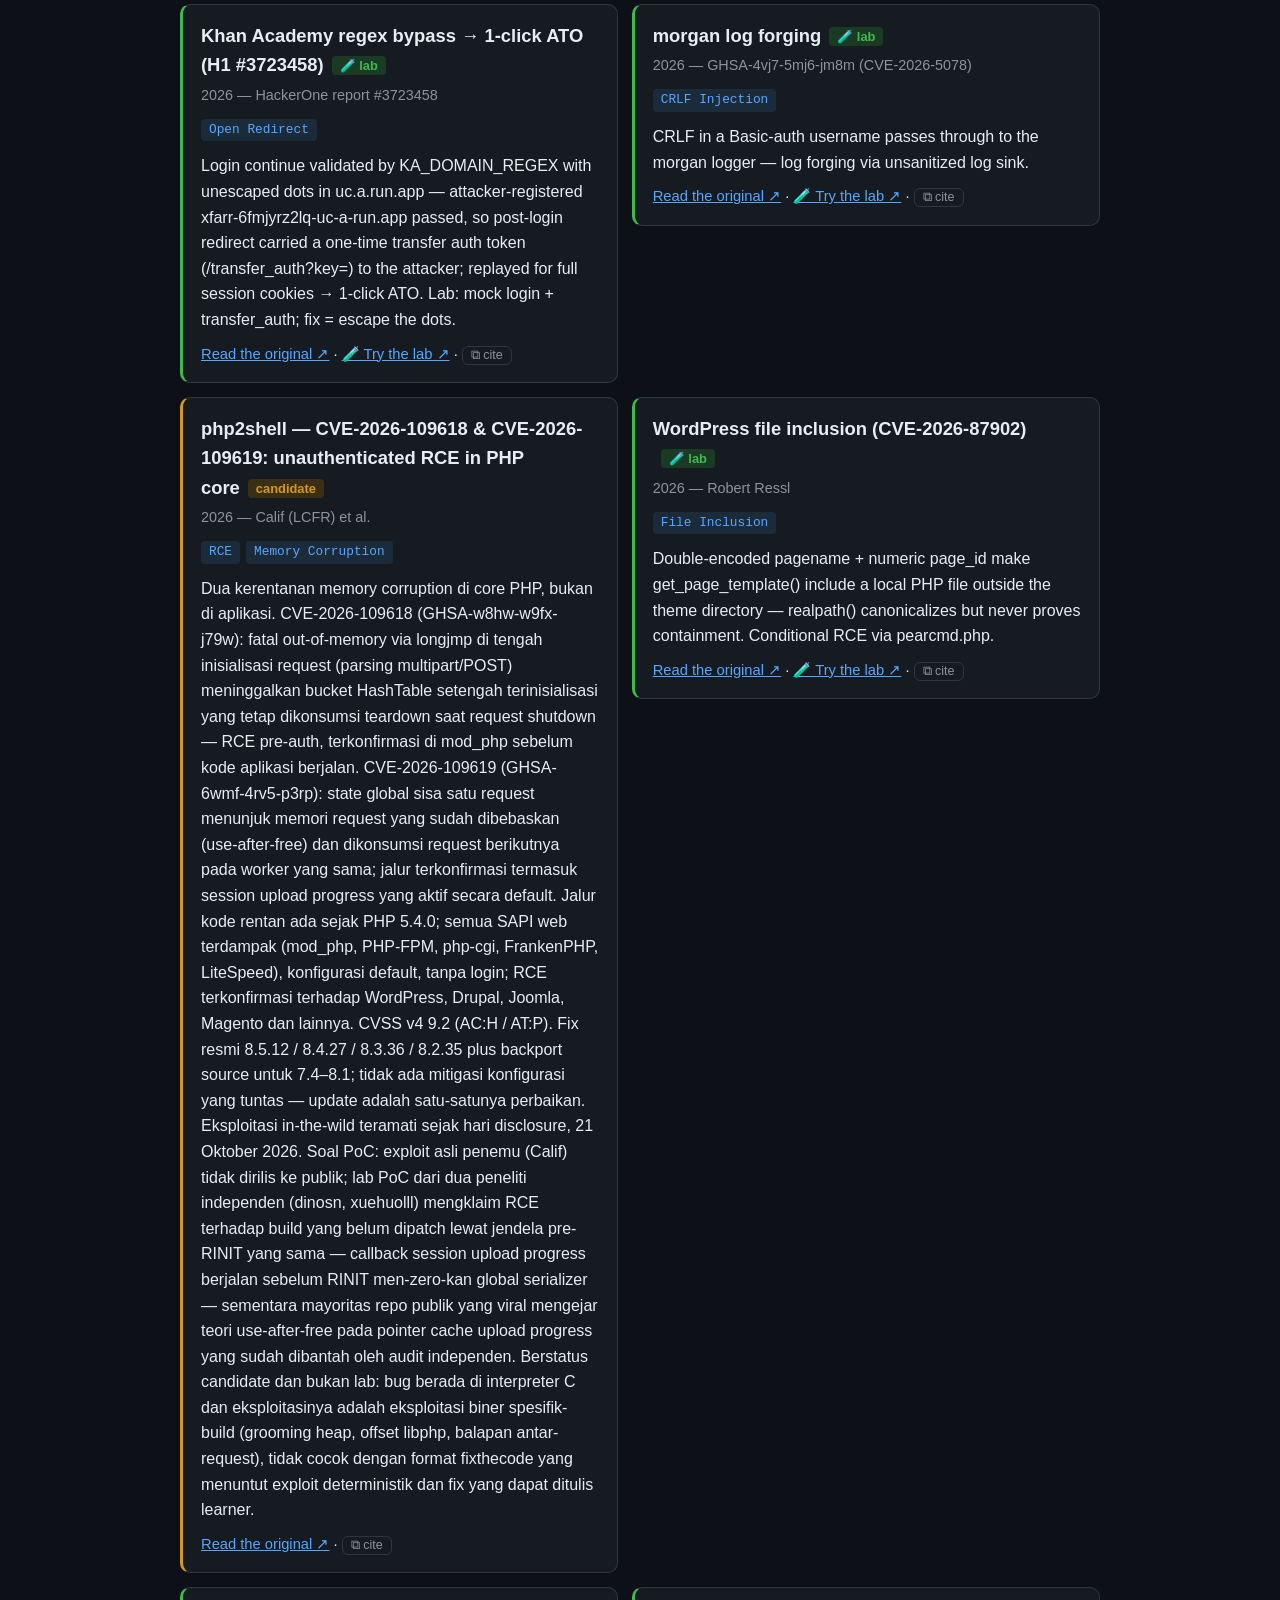
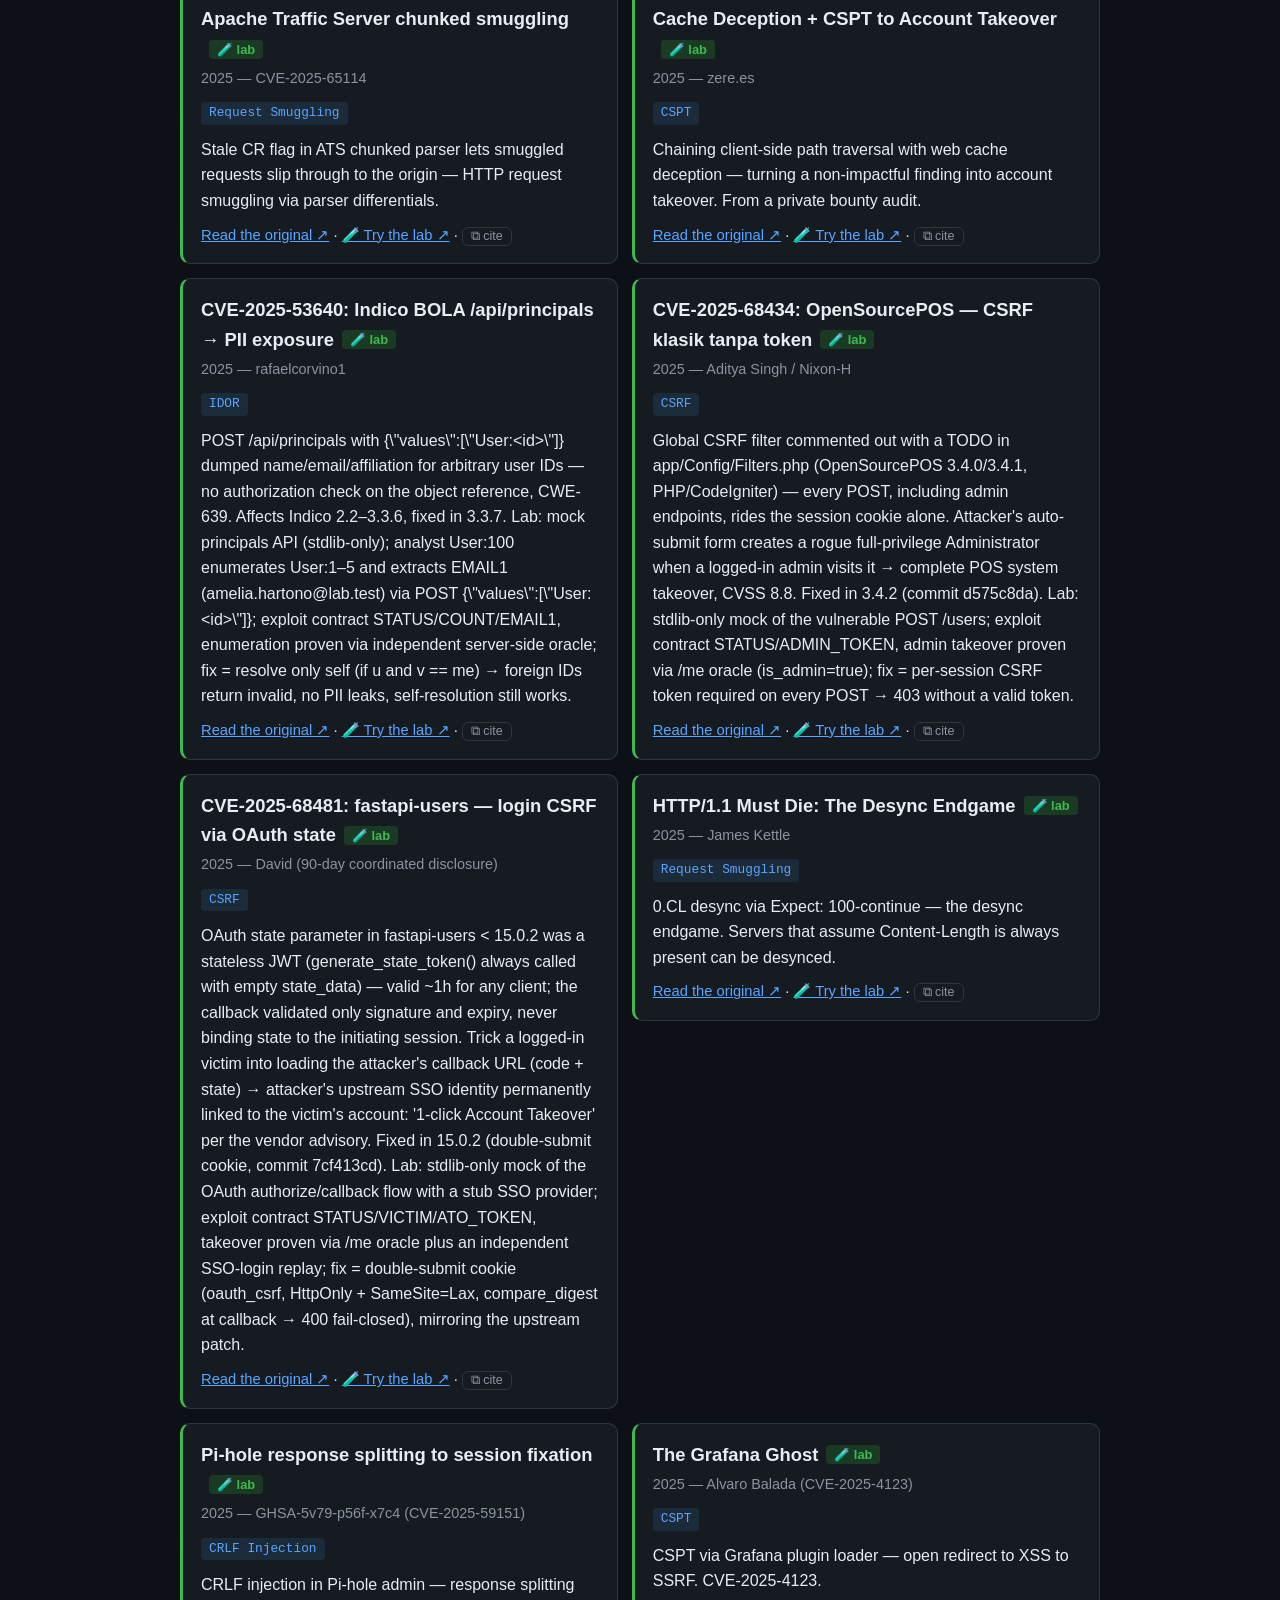
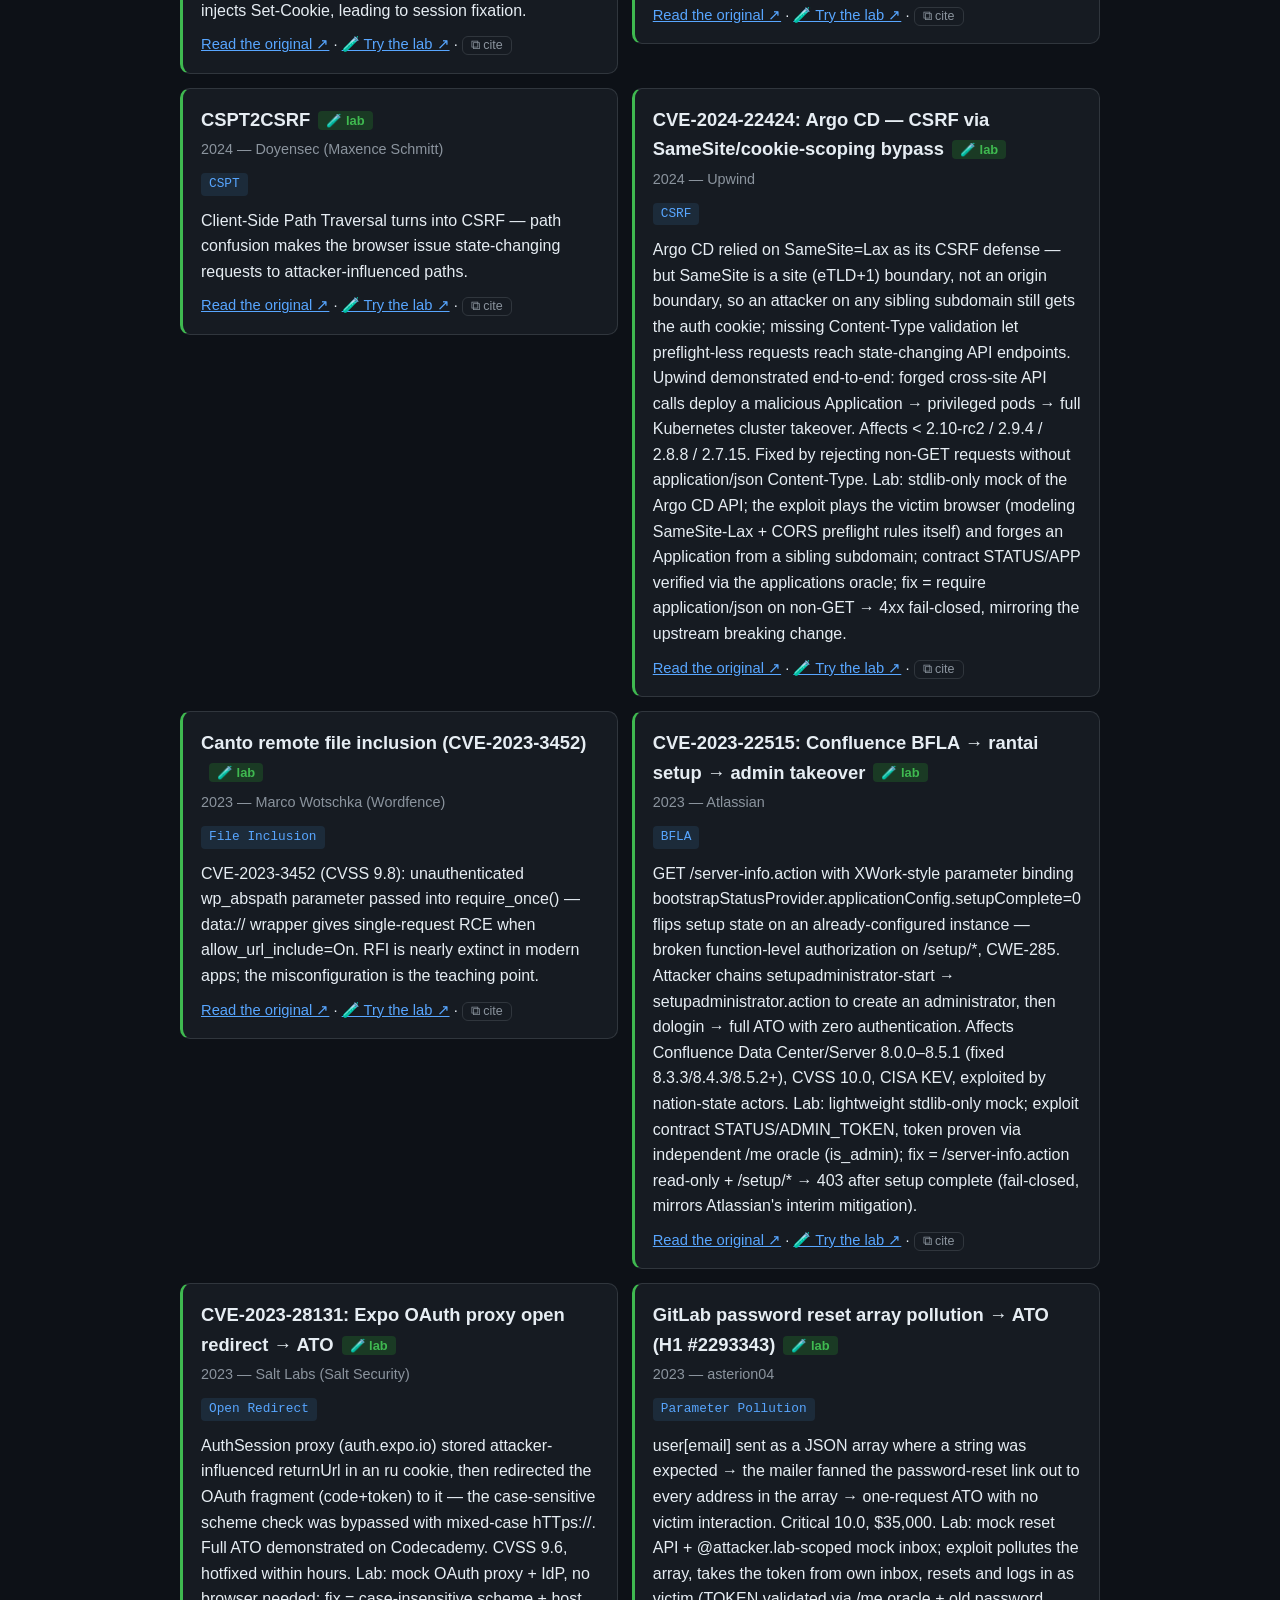
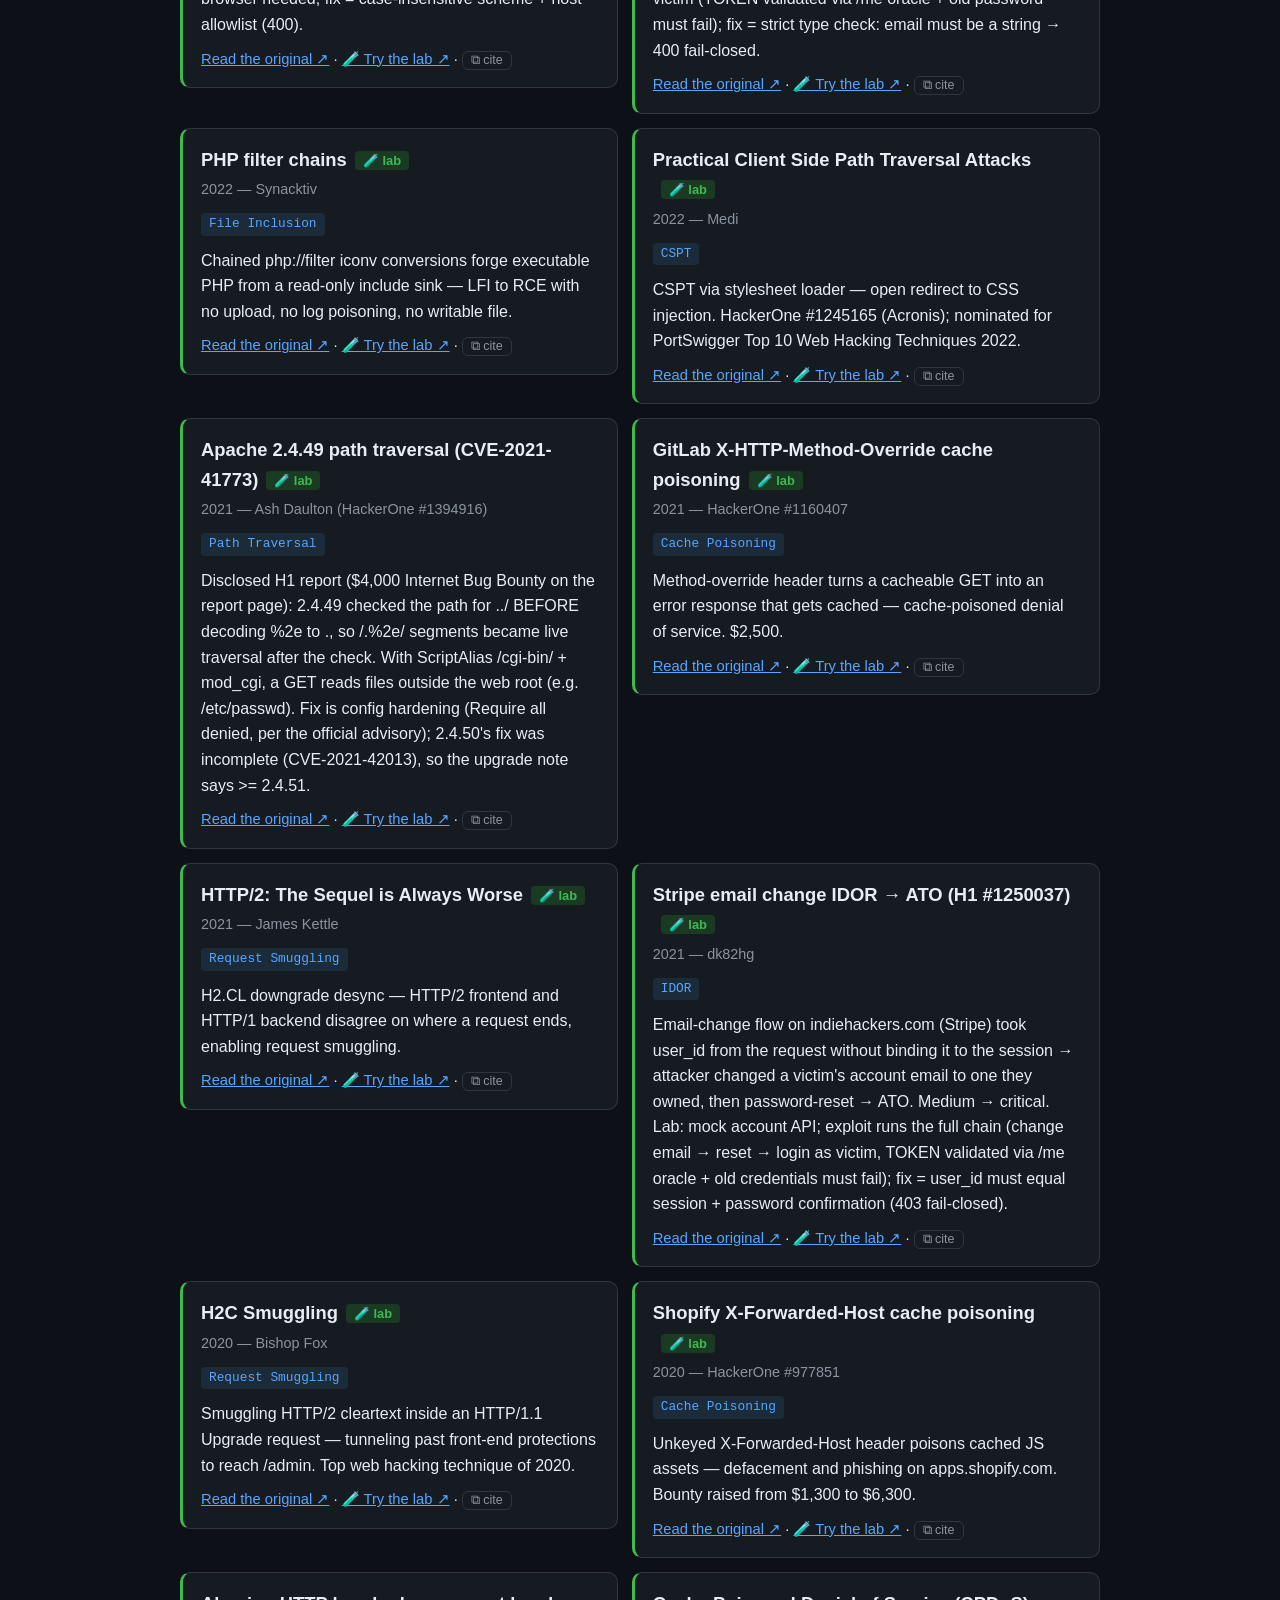
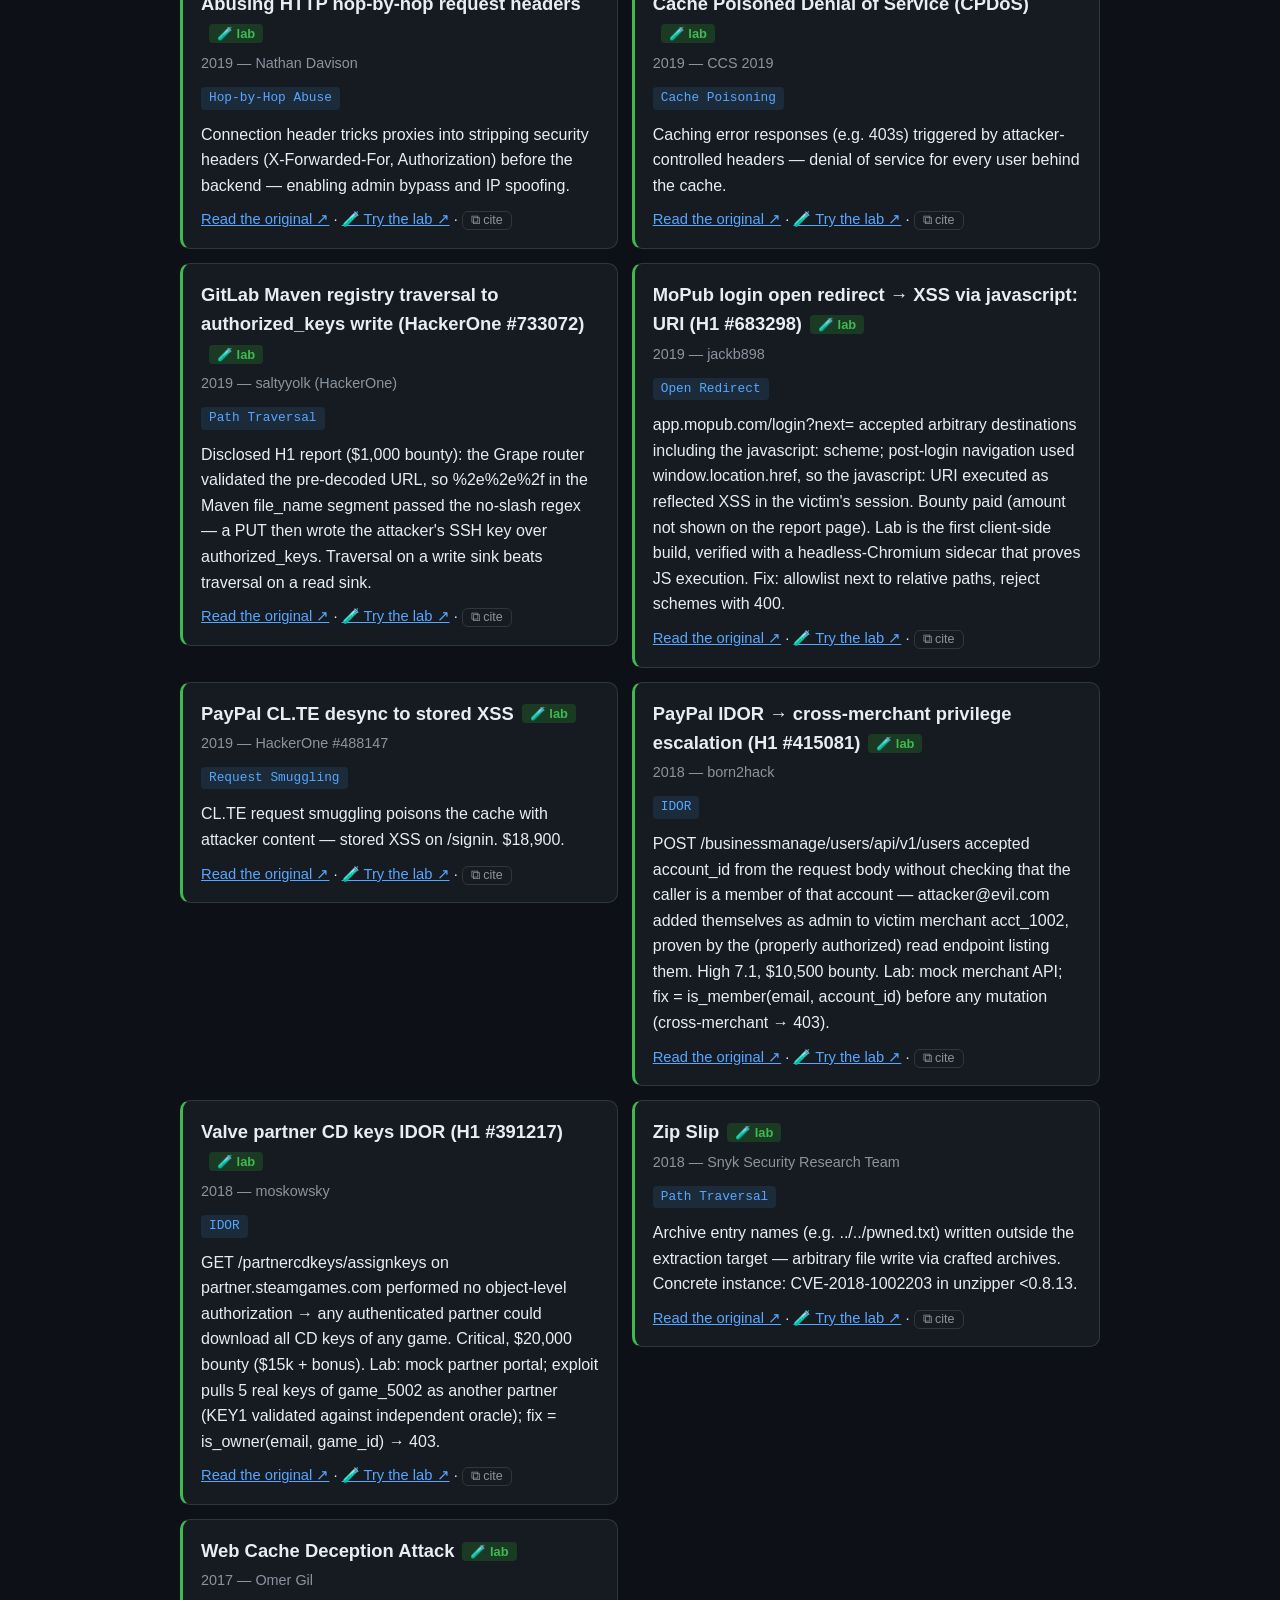
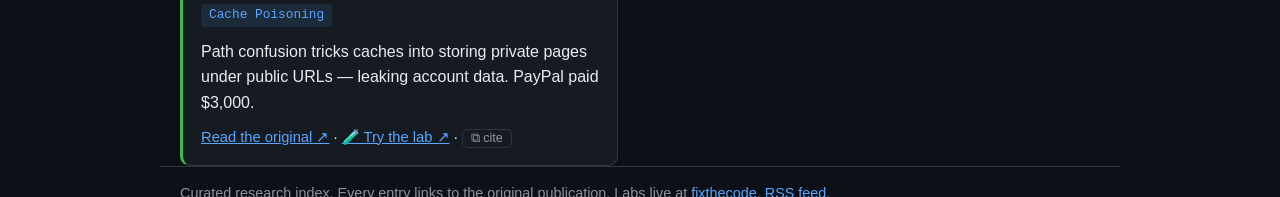
==== commit d342dedf: "VulnRadar: Lab 42 shipped — record lab-42-bokeh-cswsh-allowlist + SERIES CSWSH [40, 41, 42] + relate" ====
--- a/docs/index.html
+++ b/docs/index.html
@@ -16,7 +16,7 @@
   </div>
 </header>
 <main class="wrap">
-<h1>Signals</h1><p class="lede">What is getting louder in web hacking research — every record below links to the original publication, and records with a 🧪 badge link to a hands-on <a href="https://github.com/hengkerrusia/fixthecode">fixthecode</a> lab.</p><div class="stats"><div><b>42</b><span>records</span></div><div><b>41</b><span>labs</span></div><div><b>15</b><span>topics</span></div><div><b>2017–2026</b><span>years</span></div></div><h2>Records per year</h2><div class="chartwrap"><svg class="chart" viewBox="0 -24 730 164" style="max-width:730px" role="img" aria-label="records per year"><g class="bar" data-year="2017" tabindex="0" role="button" aria-label="2017: 1 records, activate to filter"><title>2017 — 1 records — click to filter</title><rect x="0" y="109" width="64" height="11"/><text x="32.0" y="136" text-anchor="middle">2017</text><text x="32.0" y="103" text-anchor="middle" class="count">1</text></g><g class="bar" data-year="2018" tabindex="0" role="button" aria-label="2018: 3 records, activate to filter"><title>2018 — 3 records — click to filter</title><rect x="74" y="87" width="64" height="33"/><text x="106.0" y="136" text-anchor="middle">2018</text><text x="106.0" y="81" text-anchor="middle" class="count">3</text></g><g class="bar" data-year="2019" tabindex="0" role="button" aria-label="2019: 5 records, activate to filter"><title>2019 — 5 records — click to filter</title><rect x="148" y="65" width="64" height="55"/><text x="180.0" y="136" text-anchor="middle">2019</text><text x="180.0" y="59" text-anchor="middle" class="count">5</text></g><g class="bar" data-year="2020" tabindex="0" role="button" aria-label="2020: 2 records, activate to filter"><title>2020 — 2 records — click to filter</title><rect x="222" y="98" width="64" height="22"/><text x="254.0" y="136" text-anchor="middle">2020</text><text x="254.0" y="92" text-anchor="middle" class="count">2</text></g><g class="bar" data-year="2021" tabindex="0" role="button" aria-label="2021: 4 records, activate to filter"><title>2021 — 4 records — click to filter</title><rect x="296" y="76" width="64" height="44"/><text x="328.0" y="136" text-anchor="middle">2021</text><text x="328.0" y="70" text-anchor="middle" class="count">4</text></g><g class="bar" data-year="2022" tabindex="0" role="button" aria-label="2022: 2 records, activate to filter"><title>2022 — 2 records — click to filter</title><rect x="370" y="98" width="64" height="22"/><text x="402.0" y="136" text-anchor="middle">2022</text><text x="402.0" y="92" text-anchor="middle" class="count">2</text></g><g class="bar" data-year="2023" tabindex="0" role="button" aria-label="2023: 4 records, activate to filter"><title>2023 — 4 records — click to filter</title><rect x="444" y="76" width="64" height="44"/><text x="476.0" y="136" text-anchor="middle">2023</text><text x="476.0" y="70" text-anchor="middle" class="count">4</text></g><g class="bar" data-year="2024" tabindex="0" role="button" aria-label="2024: 2 records, activate to filter"><title>2024 — 2 records — click to filter</title><rect x="518" y="98" width="64" height="22"/><text x="550.0" y="136" text-anchor="middle">2024</text><text x="550.0" y="92" text-anchor="middle" class="count">2</text></g><g class="bar" data-year="2025" tabindex="0" role="button" aria-label="2025: 8 records, activate to filter"><title>2025 — 8 records — click to filter</title><rect x="592" y="33" width="64" height="87"/><text x="624.0" y="136" text-anchor="middle">2025</text><text x="624.0" y="27" text-anchor="middle" class="count">8</text></g><g class="bar" data-year="2026" tabindex="0" role="button" aria-label="2026: 11 records, activate to filter"><title>2026 — 11 records — click to filter</title><rect x="666" y="0" width="64" height="120"/><text x="698.0" y="136" text-anchor="middle">2026</text><text x="698.0" y="-6" text-anchor="middle" class="count">11</text></g></svg></div><h2>Topics</h2><div class="filters"><button class="filter active" data-topic="">All</button><button class="filter" data-topic="CSRF">CSRF <i>5</i></button><button class="filter" data-topic="IDOR">IDOR <i>5</i></button><button class="filter" data-topic="Request Smuggling">Request Smuggling <i>5</i></button><button class="filter" data-topic="CRLF Injection">CRLF Injection <i>4</i></button><button class="filter" data-topic="CSPT">CSPT <i>4</i></button><button class="filter" data-topic="Cache Poisoning">Cache Poisoning <i>4</i></button><button class="filter" data-topic="File Inclusion">File Inclusion <i>3</i></button><button class="filter" data-topic="Open Redirect">Open Redirect <i>3</i></button><button class="filter" data-topic="Path Traversal">Path Traversal <i>3</i></button><button class="filter" data-topic="CSWSH">CSWSH <i>2</i></button><button class="filter" data-topic="BFLA">BFLA <i>1</i></button><button class="filter" data-topic="Hop-by-Hop Abuse">Hop-by-Hop Abuse <i>1</i></button><button class="filter" data-topic="Memory Corruption">Memory Corruption <i>1</i></button><button class="filter" data-topic="Parameter Pollution">Parameter Pollution <i>1</i></button><button class="filter" data-topic="RCE">RCE <i>1</i></button></div><input id="q" type="search" placeholder="Filter: title, researcher, topic…  (try tag:smuggling)"><div class="toolbar"><span id="count" aria-live="polite"></span><label class="sortwrap">Sort <select id="sort" aria-label="sort records"><option value="newest">Newest</option><option value="oldest">Oldest</option><option value="az">A–Z</option></select></label><button id="exp-json" class="toolbtn" title="Download the current view as JSON">JSON ↓</button><button id="exp-csv" class="toolbtn" title="Download the current view as CSV">CSV ↓</button><a class="toolbtn link" href="feed.xml" title="RSS feed of records">RSS</a></div><div id="activefilters"></div><div id="cards"></div><script>const TOPICS = ["BFLA", "CRLF Injection", "CSPT", "CSRF", "CSWSH", "Cache Poisoning", "File Inclusion", "Hop-by-Hop Abuse", "IDOR", "Memory Corruption", "Open Redirect", "Parameter Pollution", "Path Traversal", "RCE", "Request Smuggling"];</script>
+<h1>Signals</h1><p class="lede">What is getting louder in web hacking research — every record below links to the original publication, and records with a 🧪 badge link to a hands-on <a href="https://github.com/hengkerrusia/fixthecode">fixthecode</a> lab.</p><div class="stats"><div><b>43</b><span>records</span></div><div><b>42</b><span>labs</span></div><div><b>15</b><span>topics</span></div><div><b>2017–2026</b><span>years</span></div></div><h2>Records per year</h2><div class="chartwrap"><svg class="chart" viewBox="0 -24 730 164" style="max-width:730px" role="img" aria-label="records per year"><g class="bar" data-year="2017" tabindex="0" role="button" aria-label="2017: 1 records, activate to filter"><title>2017 — 1 records — click to filter</title><rect x="0" y="110" width="64" height="10"/><text x="32.0" y="136" text-anchor="middle">2017</text><text x="32.0" y="104" text-anchor="middle" class="count">1</text></g><g class="bar" data-year="2018" tabindex="0" role="button" aria-label="2018: 3 records, activate to filter"><title>2018 — 3 records — click to filter</title><rect x="74" y="90" width="64" height="30"/><text x="106.0" y="136" text-anchor="middle">2018</text><text x="106.0" y="84" text-anchor="middle" class="count">3</text></g><g class="bar" data-year="2019" tabindex="0" role="button" aria-label="2019: 5 records, activate to filter"><title>2019 — 5 records — click to filter</title><rect x="148" y="70" width="64" height="50"/><text x="180.0" y="136" text-anchor="middle">2019</text><text x="180.0" y="64" text-anchor="middle" class="count">5</text></g><g class="bar" data-year="2020" tabindex="0" role="button" aria-label="2020: 2 records, activate to filter"><title>2020 — 2 records — click to filter</title><rect x="222" y="100" width="64" height="20"/><text x="254.0" y="136" text-anchor="middle">2020</text><text x="254.0" y="94" text-anchor="middle" class="count">2</text></g><g class="bar" data-year="2021" tabindex="0" role="button" aria-label="2021: 4 records, activate to filter"><title>2021 — 4 records — click to filter</title><rect x="296" y="80" width="64" height="40"/><text x="328.0" y="136" text-anchor="middle">2021</text><text x="328.0" y="74" text-anchor="middle" class="count">4</text></g><g class="bar" data-year="2022" tabindex="0" role="button" aria-label="2022: 2 records, activate to filter"><title>2022 — 2 records — click to filter</title><rect x="370" y="100" width="64" height="20"/><text x="402.0" y="136" text-anchor="middle">2022</text><text x="402.0" y="94" text-anchor="middle" class="count">2</text></g><g class="bar" data-year="2023" tabindex="0" role="button" aria-label="2023: 4 records, activate to filter"><title>2023 — 4 records — click to filter</title><rect x="444" y="80" width="64" height="40"/><text x="476.0" y="136" text-anchor="middle">2023</text><text x="476.0" y="74" text-anchor="middle" class="count">4</text></g><g class="bar" data-year="2024" tabindex="0" role="button" aria-label="2024: 2 records, activate to filter"><title>2024 — 2 records — click to filter</title><rect x="518" y="100" width="64" height="20"/><text x="550.0" y="136" text-anchor="middle">2024</text><text x="550.0" y="94" text-anchor="middle" class="count">2</text></g><g class="bar" data-year="2025" tabindex="0" role="button" aria-label="2025: 8 records, activate to filter"><title>2025 — 8 records — click to filter</title><rect x="592" y="40" width="64" height="80"/><text x="624.0" y="136" text-anchor="middle">2025</text><text x="624.0" y="34" text-anchor="middle" class="count">8</text></g><g class="bar" data-year="2026" tabindex="0" role="button" aria-label="2026: 12 records, activate to filter"><title>2026 — 12 records — click to filter</title><rect x="666" y="0" width="64" height="120"/><text x="698.0" y="136" text-anchor="middle">2026</text><text x="698.0" y="-6" text-anchor="middle" class="count">12</text></g></svg></div><h2>Topics</h2><div class="filters"><button class="filter active" data-topic="">All</button><button class="filter" data-topic="CSRF">CSRF <i>5</i></button><button class="filter" data-topic="IDOR">IDOR <i>5</i></button><button class="filter" data-topic="Request Smuggling">Request Smuggling <i>5</i></button><button class="filter" data-topic="CRLF Injection">CRLF Injection <i>4</i></button><button class="filter" data-topic="CSPT">CSPT <i>4</i></button><button class="filter" data-topic="Cache Poisoning">Cache Poisoning <i>4</i></button><button class="filter" data-topic="CSWSH">CSWSH <i>3</i></button><button class="filter" data-topic="File Inclusion">File Inclusion <i>3</i></button><button class="filter" data-topic="Open Redirect">Open Redirect <i>3</i></button><button class="filter" data-topic="Path Traversal">Path Traversal <i>3</i></button><button class="filter" data-topic="BFLA">BFLA <i>1</i></button><button class="filter" data-topic="Hop-by-Hop Abuse">Hop-by-Hop Abuse <i>1</i></button><button class="filter" data-topic="Memory Corruption">Memory Corruption <i>1</i></button><button class="filter" data-topic="Parameter Pollution">Parameter Pollution <i>1</i></button><button class="filter" data-topic="RCE">RCE <i>1</i></button></div><input id="q" type="search" placeholder="Filter: title, researcher, topic…  (try tag:smuggling)"><div class="toolbar"><span id="count" aria-live="polite"></span><label class="sortwrap">Sort <select id="sort" aria-label="sort records"><option value="newest">Newest</option><option value="oldest">Oldest</option><option value="az">A–Z</option></select></label><button id="exp-json" class="toolbtn" title="Download the current view as JSON">JSON ↓</button><button id="exp-csv" class="toolbtn" title="Download the current view as CSV">CSV ↓</button><a class="toolbtn link" href="feed.xml" title="RSS feed of records">RSS</a></div><div id="activefilters"></div><div id="cards"></div><script>const TOPICS = ["BFLA", "CRLF Injection", "CSPT", "CSRF", "CSWSH", "Cache Poisoning", "File Inclusion", "Hop-by-Hop Abuse", "IDOR", "Memory Corruption", "Open Redirect", "Parameter Pollution", "Path Traversal", "RCE", "Request Smuggling"];</script>
 <script src="app.js"></script>
 </main>
 <footer class="wrap"><p>Curated research index. Every entry links to the original publication. Labs live at <a href="https://github.com/hengkerrusia/fixthecode">fixthecode</a>. <a href="feed.xml">RSS feed</a>.</p></footer>
